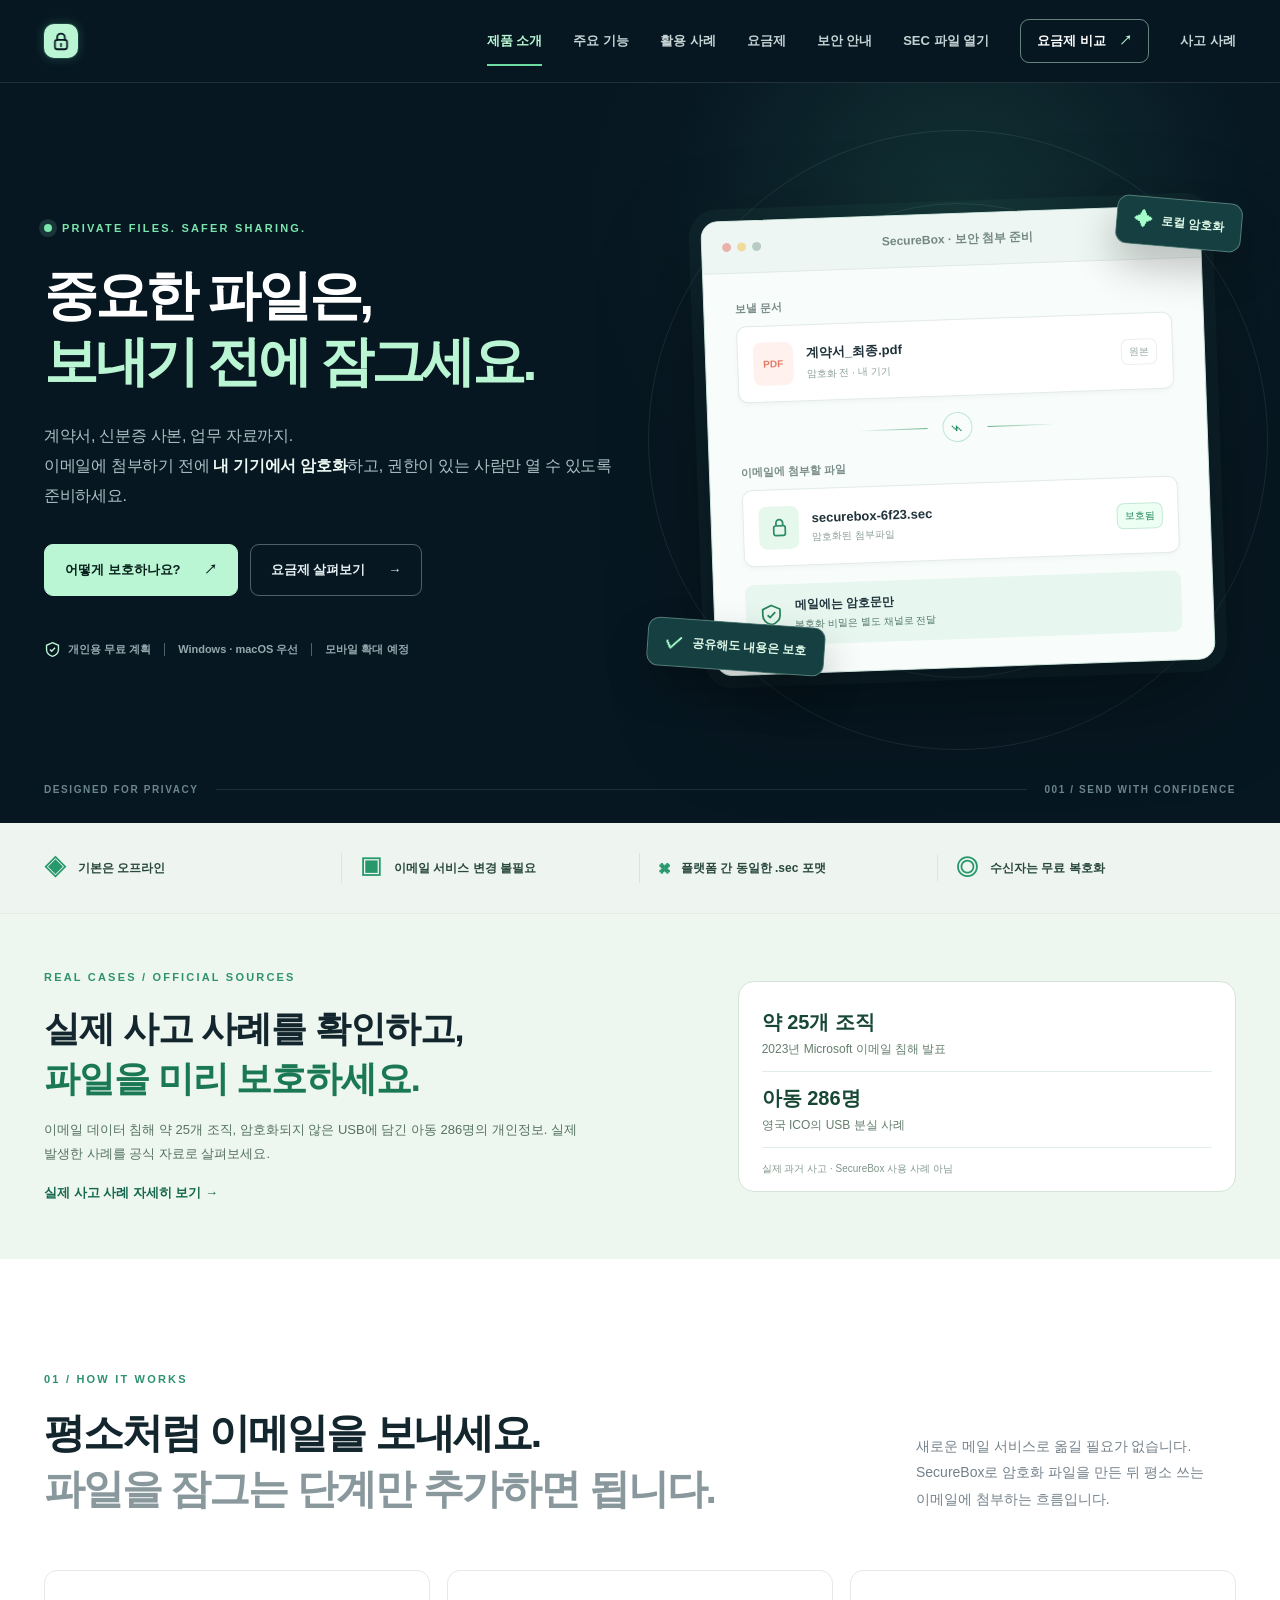
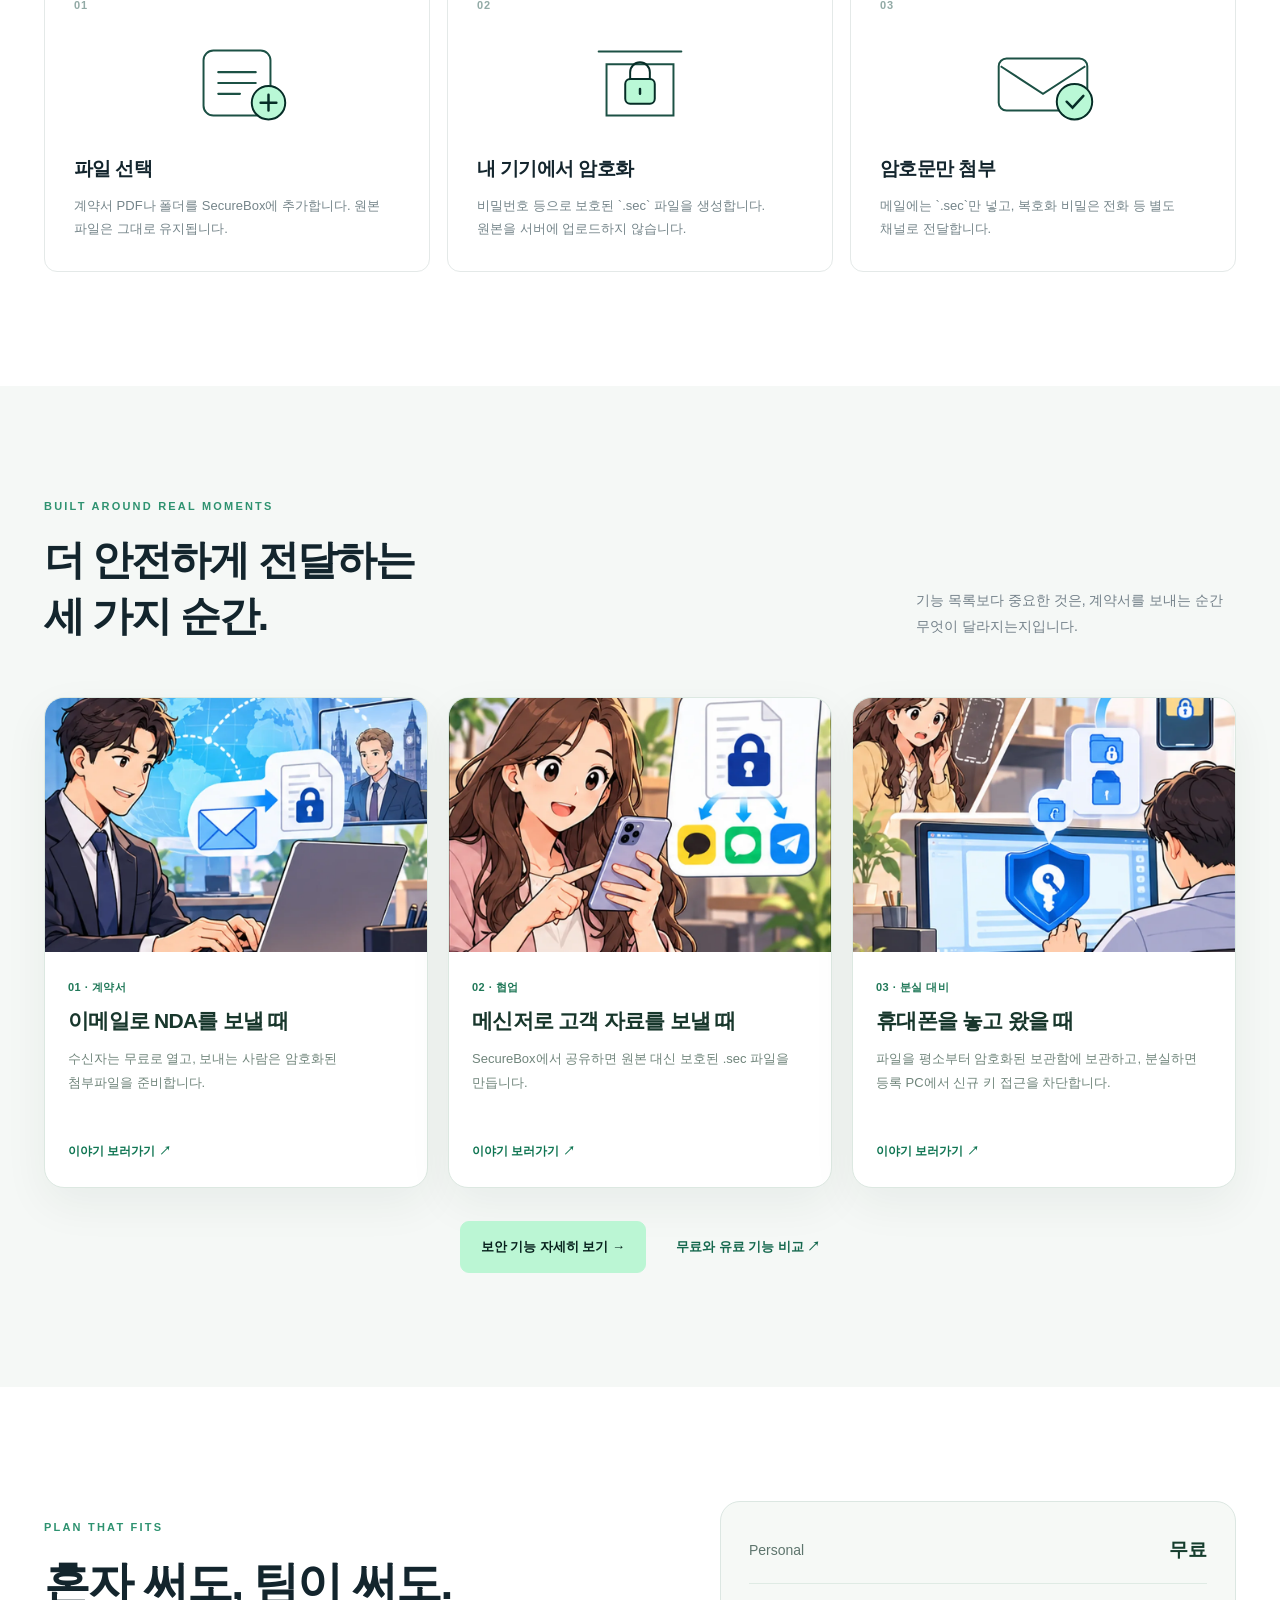
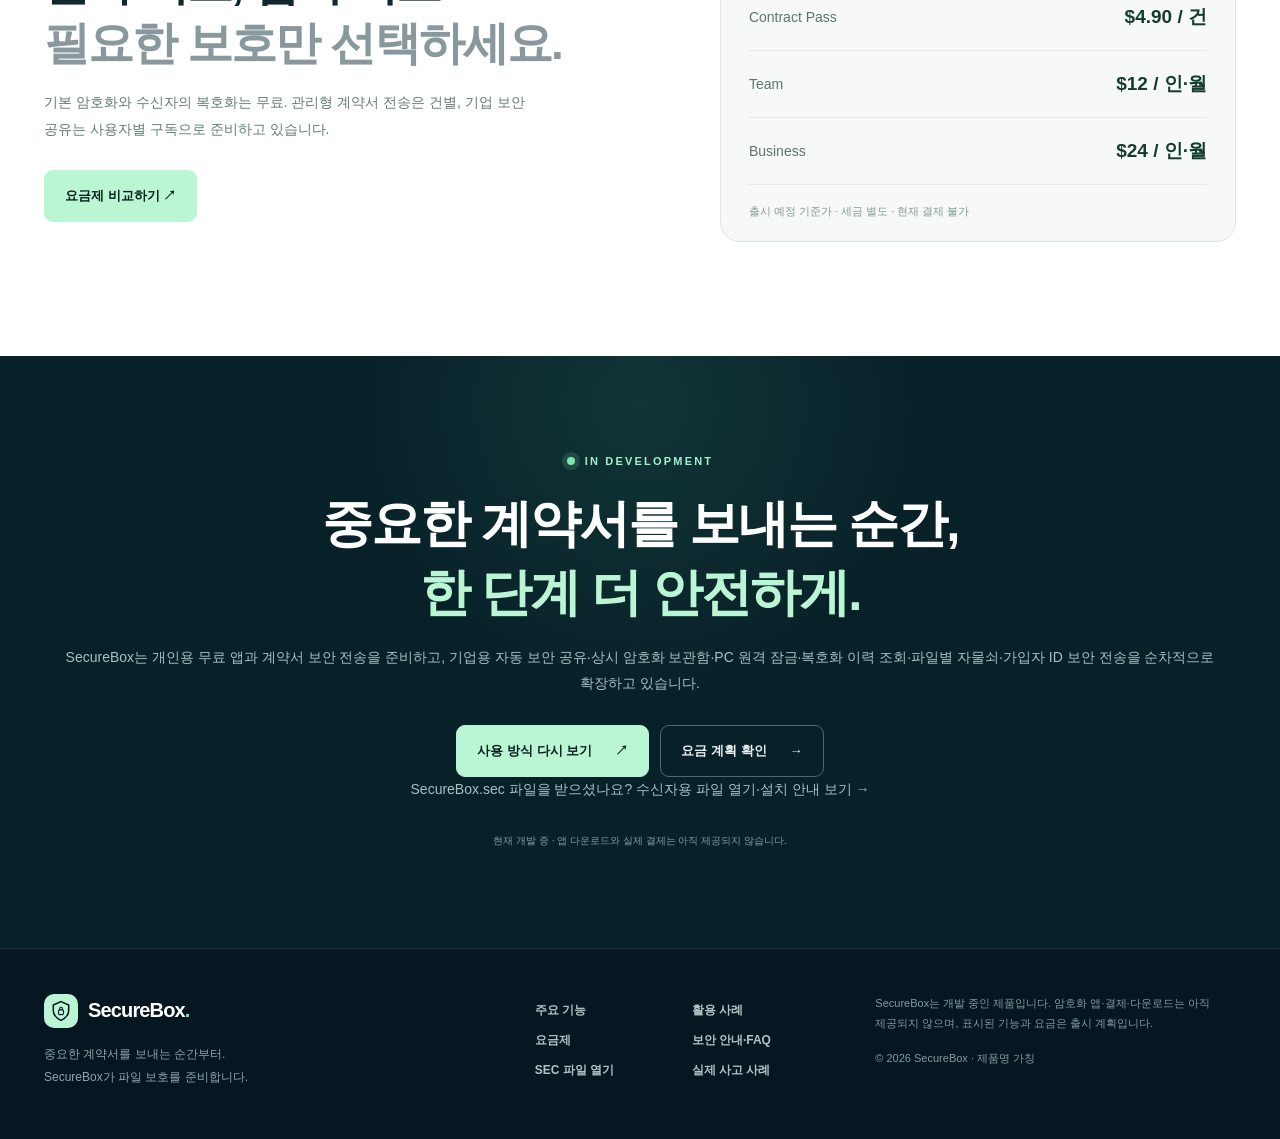
==== index.html @ eff36dd6 "애니메이션 마지막 자물쇠를 사각 아이콘에 가득 차도록 확대 고정" ====
<!DOCTYPE html>
<html lang="ko"><head><meta charset="utf-8"/><meta content="width=device-width, initial-scale=1" name="viewport"/><meta content="#071721" name="theme-color"/><meta content="계약서와 개인정보 파일을 이메일·메신저·USB로 보낼 때 암호화하는 SecureBox. 개인 무료, 기업 보안 공유는 유료로 준비 중입니다." name="description"/><meta content="index, follow" name="robots"/><meta content="strict-origin-when-cross-origin" name="referrer"/><meta content="default-src 'none'; script-src 'self'; style-src 'self'; img-src 'self' data:; font-src 'self'; connect-src 'none'; form-action 'none'; object-src 'none'; base-uri 'self'; frame-ancestors 'none'; upgrade-insecure-requests" http-equiv="Content-Security-Policy"/><title>계약서·중요 파일 보안 전송 | SecureBox</title><link href="./favicon.ico?v=20261029-audit1" rel="icon" type="image/x-icon"/><link href="./favicon.svg?v=20261029-audit1" rel="icon" type="image/svg+xml" sizes="any"/><link href="./styles.css" rel="stylesheet"/><script defer="" src="./script.js"></script></head><body><a class="skip-link" href="#main">본문 바로가기</a><div class="page-shell"><header class="site-header" id="top"><div class="nav-wrap container"><a aria-label="SecureBox 홈" class="brand brand-header" href="./index.html"><span aria-hidden="true" class="brand-mark brand-animated brand-final-lock"><span class="brand-glow"></span><svg class="brand-logo-svg" fill="none" viewBox="0 0 40 40"><path class="brand-shield" d="M20 3L34 9V19C34 27.7 28.3 33 20 37C11.7 33 6 27.7 6 19V9L20 3Z" stroke="currentColor" stroke-width="2.8"></path><rect class="brand-lock-body" height="8.5" rx="2" stroke="currentColor" stroke-width="2" width="9" x="15.5" y="18"></rect><path class="brand-open-shackle" d="M17.5 18V15.9C17.5 13.9 18.7 12.7 20.5 12.7C21.7 12.7 22.7 13.2 23.4 14.1" stroke="currentColor" stroke-linecap="round" stroke-width="2"></path><path class="brand-closed-shackle" d="M17.5 18V15.8A2.5 2.5 0 0 1 22.5 15.8V18" stroke="currentColor" stroke-linecap="round" stroke-width="2"></path><g class="brand-final-lock-glyph"><rect height="17" rx="4" stroke="currentColor" stroke-width="3.2" width="22" x="9" y="18"></rect><path d="M13 18V13.5A7 7 0 0 1 27 13.5V18" stroke="currentColor" stroke-linecap="round" stroke-width="3.2"></path><circle cx="20" cy="25.5" fill="currentColor" r="1.8"></circle><path d="M20 27.2V30" stroke="currentColor" stroke-linecap="round" stroke-width="2.8"></path></g></svg></span><span aria-hidden="true" class="brand-text-stage"><span class="brand-text brand-full-name">SecureBox<span class="brand-dot">.</span></span><span class="brand-text brand-sec-name"><span>SecBox</span><span class="brand-ext">.sec</span></span></span><span class="sr-only">SecureBox</span></a><button aria-controls="nav-links" aria-expanded="false" aria-label="메뉴 열기" class="menu-toggle" type="button"><span></span><span></span><span></span></button><nav aria-label="주 메뉴" class="nav-links" id="nav-links"><a aria-current="page" href="./index.html">제품 소개</a><a href="./features.html">주요 기능</a><a href="./stories.html">활용 사례</a><a href="./pricing.html">요금제</a><a href="./security.html">보안 안내</a><a href="./open-sec.html">SEC 파일 열기</a><a class="nav-cta" href="./pricing.html">요금제 비교 <span aria-hidden="true">↗</span></a><a href="./incidents.html">사고 사례</a></nav></div></header><main id="main"><section aria-labelledby="hero-heading" class="hero section-dark">
<div aria-hidden="true" class="hero-glow"></div>
<div class="hero-grid container">
<div class="hero-content">
<div class="eyebrow"><span class="status-dot"></span> PRIVATE FILES. SAFER SHARING.</div>
<h1 id="hero-heading">중요한 파일은,<br/><span>보내기 전에 잠그세요.</span></h1>
<p class="hero-lead">계약서, 신분증 사본, 업무 자료까지.<br/>이메일에 첨부하기 전에 <strong>내 기기에서 암호화</strong>하고, 권한이 있는 사람만 열 수 있도록 준비하세요.</p>
<div class="hero-actions"><a class="btn btn-primary" href="./features.html">어떻게 보호하나요? <span aria-hidden="true">↗</span></a><a class="btn btn-secondary" href="./pricing.html">요금제 살펴보기 <span aria-hidden="true">→</span></a></div>
<div class="hero-meta"><span><svg aria-hidden="true" viewbox="0 0 20 20"><path d="M10 2l7 3v5c0 4.5-3 6.8-7 8-4-1.2-7-3.5-7-8V5l7-3Z" fill="none" stroke="currentColor" stroke-width="1.6"></path><path d="m7 10 2 2 4-4" fill="none" stroke="currentColor" stroke-width="1.6"></path></svg>개인용 무료 계획</span><span class="meta-divider"></span><span>Windows · macOS 우선</span><span class="meta-divider"></span><span>모바일 확대 예정</span></div>
</div>
<div aria-label="PDF 계약서를 암호화된 SEC 파일로 변환하는 흐름 예시" class="hero-art">
<div class="orbit orbit-one"></div><div class="orbit orbit-two"></div>
<div class="app-window">
<div class="app-toolbar"><div class="traffic"><i></i><i></i><i></i></div><span class="app-window-title">SecureBox · 보안 첨부 준비</span><span class="toolbar-dots">•••</span></div>
<div class="app-body">
<div class="window-label">보낼 문서</div>
<div class="file-card initial"><div class="file-icon pdf">PDF</div><div class="file-details"><strong>계약서_최종.pdf</strong><small>암호화 전 · 내 기기</small></div><span class="file-state">원본</span></div>
<div class="encrypt-progress"><span class="progress-line"></span><span class="progress-lock">⌁</span><span class="progress-line"></span></div>
<div class="window-label">이메일에 첨부할 파일</div>
<div class="file-card protected"><div class="file-icon sec"><svg aria-hidden="true" fill="none" viewbox="0 0 24 24"><rect height="10" rx="2" stroke="currentColor" stroke-width="1.8" width="12" x="6" y="10"></rect><path d="M8.5 10V7A3.5 3.5 0 0 1 15.5 7V10" stroke="currentColor" stroke-width="1.8"></path></svg></div><div class="file-details"><strong>securebox-6f23.sec</strong><small>암호화된 첨부파일</small></div><span class="file-state state-safe">보호됨</span></div>
<div class="secure-note"><svg aria-hidden="true" fill="none" viewbox="0 0 24 24"><path d="M12 2l9 4v6c0 5.7-4.1 8.5-9 10-4.9-1.5-9-4.3-9-10V6l9-4Z" stroke="currentColor" stroke-width="1.8"></path><path d="m8 12 2.5 2.5L16 9" stroke="currentColor" stroke-width="1.8"></path></svg><div><b>메일에는 암호문만</b><span>복호화 비밀은 별도 채널로 전달</span></div></div>
</div>
</div>
<div class="float-pill float-top"><span class="pill-icon">✦</span> 로컬 암호화</div><div class="float-pill float-bottom"><span class="pill-icon">✓</span> 공유해도 내용은 보호</div>
</div>
</div>
<div class="hero-bottom-line container"><span>DESIGNED FOR PRIVACY</span><span class="line-fill"></span><span>001 / SEND WITH CONFIDENCE</span></div>
</section><section aria-label="제품 특징 요약" class="trust-strip"><div class="container trust-grid"><div><span class="trust-icon">◈</span><span>기본은 오프라인</span></div><div><span class="trust-icon">▣</span><span>이메일 서비스 변경 불필요</span></div><div><span class="trust-icon">⌘</span><span>플랫폼 간 동일한 .sec 포맷</span></div><div><span class="trust-icon">◎</span><span>수신자는 무료 복호화</span></div></div></section><section class="incident-home" aria-labelledby="home-incidents-heading"><div class="container incident-home-layout"><div><p class="section-kicker">REAL CASES / OFFICIAL SOURCES</p><h2 id="home-incidents-heading">실제 사고 사례를 확인하고,<br/><span>파일을 미리 보호하세요.</span></h2><p>이메일 데이터 침해 약 25개 조직, 암호화되지 않은 USB에 담긴 아동 286명의 개인정보. 실제 발생한 사례를 공식 자료로 살펴보세요.</p><a class="text-link" href="./incidents.html">실제 사고 사례 자세히 보기 →</a></div><div class="incident-home-figures"><div><strong>약 25개 조직</strong><span>2023년 Microsoft 이메일 침해 발표</span></div><div><strong>아동 286명</strong><span>영국 ICO의 USB 분실 사례</span></div><small>실제 과거 사고 · SecureBox 사용 사례 아님</small></div></div></section><section aria-labelledby="how-title" class="section-pad section-white" id="how">
<div class="container"><div class="section-intro"><div><p class="section-kicker">01 / HOW IT WORKS</p><h2 id="how-title">평소처럼 이메일을 보내세요.<br/><span class="subtle-heading">파일을 잠그는 단계만 추가하면 됩니다.</span></h2></div><p>새로운 메일 서비스로 옮길 필요가 없습니다. SecureBox로 암호화 파일을 만든 뒤 평소 쓰는 이메일에 첨부하는 흐름입니다.</p></div>
<div class="steps-grid">
<article class="step-card"><div class="step-no">01</div><div class="step-drawing"><svg aria-hidden="true" fill="none" viewbox="0 0 128 90"><rect height="66" rx="10" stroke="currentColor" stroke-width="2" width="68" x="30" y="12"></rect><path d="M45 34h38M45 45h38M45 56h22" stroke="currentColor" stroke-linecap="round" stroke-width="2.2"></path><circle cx="96" cy="65" fill="#b9f8d6" r="17" stroke="#062d27" stroke-width="2"></circle><path d="M96 57v16m-8-8h16" stroke="#062d27" stroke-linecap="round" stroke-width="2.5"></path></svg></div><h3>파일 선택</h3><p>계약서 PDF나 폴더를 SecureBox에 추가합니다. 원본 파일은 그대로 유지됩니다.</p></article>
<article class="step-card"><div class="step-no">02</div><div class="step-drawing"><svg aria-hidden="true" fill="none" viewbox="0 0 128 90"><path d="M30 26h68v52H30z" stroke="currentColor" stroke-width="2"></path><rect fill="#b9f8d6" height="25" rx="5" stroke="#062d27" stroke-width="2" width="30" x="49" y="41"></rect><path d="M54 41v-7a10 10 0 0 1 20 0v7" stroke="#062d27" stroke-width="2"></path><path d="M64 51v5" stroke="#062d27" stroke-linecap="round" stroke-width="2.5"></path><path d="M22 13h84" stroke="currentColor" stroke-linecap="round" stroke-width="2"></path></svg></div><h3>내 기기에서 암호화</h3><p>비밀번호 등으로 보호된 `.sec` 파일을 생성합니다. 원본을 서버에 업로드하지 않습니다.</p></article>
<article class="step-card"><div class="step-no">03</div><div class="step-drawing"><svg aria-hidden="true" fill="none" viewbox="0 0 128 90"><rect height="53" rx="8" stroke="currentColor" stroke-width="2" width="90" x="19" y="20"></rect><path d="m21 28 43 28 43-28" stroke="currentColor" stroke-width="2"></path><circle cx="96" cy="64" fill="#b9f8d6" r="18" stroke="#062d27" stroke-width="2"></circle><path d="m88 64 6 6 11-12" stroke="#062d27" stroke-linecap="round" stroke-width="2.5"></path></svg></div><h3>암호문만 첨부</h3><p>메일에는 `.sec`만 넣고, 복호화 비밀은 전화 등 별도 채널로 전달합니다.</p></article>
</div>
</div>
</section><section class="section-pad home-choice"><div class="container"><p class="section-kicker">BUILT AROUND REAL MOMENTS</p><div class="section-intro"><div><h2>더 안전하게 전달하는<br/>세 가지 순간.</h2></div><p>기능 목록보다 중요한 것은, 계약서를 보내는 순간 무엇이 달라지는지입니다.</p></div><div class="home-story-grid"><a class="home-story" href="./stories.html"><img alt="비즈니스 파트너에게 암호화된 계약서를 보내는 만화 삽화" loading="eager" src="./assets/stories/email-partner.webp"/><div><span>01 · 계약서</span><h3>이메일로 NDA를 보낼 때</h3><p>수신자는 무료로 열고, 보내는 사람은 암호화된 첨부파일을 준비합니다.</p><b>이야기 보러가기 ↗</b></div></a><a class="home-story" href="./stories.html"><img alt="스마트폰에서 보안 공유를 준비하는 만화 삽화" loading="eager" src="./assets/stories/messenger-share.webp"/><div><span>02 · 협업</span><h3>메신저로 고객 자료를 보낼 때</h3><p>SecureBox에서 공유하면 원본 대신 보호된 .sec 파일을 만듭니다.</p><b>이야기 보러가기 ↗</b></div></a><a class="home-story" href="./stories.html"><img alt="등록 PC에서 보호된 모바일 파일 복구를 승인하는 만화 삽화" loading="eager" src="./assets/stories/pc-vault-only.webp"/><div><span>03 · 분실 대비</span><h3>휴대폰을 놓고 왔을 때</h3><p>파일을 평소부터 암호화된 보관함에 보관하고, 분실하면 등록 PC에서 신규 키 접근을 차단합니다.</p><b>이야기 보러가기 ↗</b></div></a></div><div class="home-choice-cta"><a class="btn btn-primary" href="./features.html">보안 기능 자세히 보기 →</a><a class="text-link" href="./pricing.html">무료와 유료 기능 비교 ↗</a></div></div></section><section class="section-pad home-offer"><div class="container home-offer-grid"><div><p class="section-kicker">PLAN THAT FITS</p><h2>혼자 써도, 팀이 써도.<br/><span class="subtle-heading">필요한 보호만 선택하세요.</span></h2><p>기본 암호화와 수신자의 복호화는 무료. 관리형 계약서 전송은 건별, 기업 보안 공유는 사용자별 구독으로 준비하고 있습니다.</p><a class="btn btn-primary" href="./pricing.html">요금제 비교하기 ↗</a></div><div class="home-offer-table"><div><span>Personal</span><strong>무료</strong></div><div><span>Contract Pass</span><strong>$4.90 / 건</strong></div><div><span>Team</span><strong>$12 / 인·월</strong></div><div><span>Business</span><strong>$24 / 인·월</strong></div><small>출시 예정 기준가 · 세금 별도 · 현재 결제 불가</small></div></div></section><section class="closing-section" id="launch-note"><div class="container closing-content"><div class="closing-kicker"><span class="status-dot"></span> IN DEVELOPMENT</div><h2>중요한 계약서를 보내는 순간,<br><span>한 단계 더 안전하게.</span></br></h2><p>SecureBox는 개인용 무료 앱과 계약서 보안 전송을 준비하고, 기업용 자동 보안 공유·상시 암호화 보관함·PC 원격 잠금·복호화 이력 조회·파일별 자물쇠·가입자 ID 보안 전송을 순차적으로 확장하고 있습니다.</p><div class="closing-actions"><a class="btn btn-primary" href="./features.html">사용 방식 다시 보기 <span aria-hidden="true">↗</span></a><a class="btn btn-secondary" href="./pricing.html">요금 계획 확인 <span aria-hidden="true">→</span></a></div><p>SecureBox.sec 파일을 받으셨나요? <a href="./open-sec.html">수신자용 파일 열기·설치 안내 보기 →</a></p><div class="release-badge">현재 개발 중 · 앱 다운로드와 실제 결제는 아직 제공되지 않습니다.</div></div></section></main><footer class="footer"><div class="container footer-grid"><div><a class="brand footer-brand" href="./index.html"><span aria-hidden="true" class="brand-mark"><svg fill="none" viewbox="0 0 40 40"><path d="M20 3L34 9V19C34 27.7 28.3 33 20 37C11.7 33 6 27.7 6 19V9L20 3Z" stroke="currentColor" stroke-width="2.8"></path><rect height="8.5" rx="2" stroke="currentColor" stroke-width="2" width="9" x="15.5" y="18"></rect><path d="M17.5 18V15.8A2.5 2.5 0 0 1 22.5 15.8V18" stroke="currentColor" stroke-width="2"></path></svg></span><span>SecureBox<span class="brand-dot">.</span></span></a><p>중요한 계약서를 보내는 순간부터.<br/>SecureBox가 파일 보호를 준비합니다.</p></div><div class="footer-links"><a href="./features.html">주요 기능</a><a href="./stories.html">활용 사례</a><a href="./pricing.html">요금제</a><a href="./security.html">보안 안내·FAQ</a><a href="./open-sec.html">SEC 파일 열기</a><a href="./incidents.html">실제 사고 사례</a></div><div class="footer-note"><p>SecureBox는 개발 중인 제품입니다. 암호화 앱·결제·다운로드는 아직 제공되지 않으며, 표시된 기능과 요금은 출시 계획입니다.</p><p>© 2026 SecureBox · 제품명 가칭</p></div></div></footer></div></body></html>
---- styles.css ----
:root { color-scheme: light; --navy:#071721; --navy2:#0d2830; --ink:#13252d; --muted:#63717a; --mint:#bbf6d4; --mintdeep:#7ae5ad; --cream:#f7f7f3; --line:#e1e7e6; --max:1200px; }
* { box-sizing: border-box; }
html { scroll-behavior:smooth; }
body { margin:0; font-family: "Pretendard Variable", "Apple SD Gothic Neo", "Malgun Gothic", -apple-system, BlinkMacSystemFont, "Segoe UI", sans-serif; color:var(--ink); background:#fff; word-break:keep-all; -webkit-font-smoothing:antialiased; }
a { color:inherit; text-decoration:none; }
button, input { font:inherit; }
button { cursor:pointer; }
:focus-visible { outline:3px solid #47c98a; outline-offset:4px; }
::selection { background:var(--mint); color:var(--navy); }
.container { width:min(var(--max), calc(100% - 88px)); margin-inline:auto; }
.skip-link { position:absolute; top:-55px; left:12px; padding:12px 16px; background:#fff; color:#000; z-index:10000; }
.skip-link:focus { top:10px; }
.site-header { background:var(--navy); height:83px; border-bottom:1px solid rgba(255,255,255,.11); position:relative; z-index:20; }
.nav-wrap { height:100%; display:flex; justify-content:space-between; align-items:center; gap:25px; }
.brand { display:inline-flex; gap:10px; align-items:center; font-size:22px; font-weight:800; color:#fff; letter-spacing:-.85px; white-space:nowrap; }
.brand-dot { color:var(--mintdeep); }
.brand-mark { width:34px; height:34px; background:var(--mint); color:var(--navy); border-radius:10px; display:grid; place-items:center; }
.brand-mark svg { width:22px; height:22px; }
.nav-links { display:flex; gap:31px; align-items:center; color:#c6d3d4; font-size:13px; font-weight:650; }
.nav-links a:not(.nav-cta):hover { color:var(--mint); }
.nav-cta { border:1px solid rgba(193,240,219,.5); border-radius:9px; padding:12px 16px; color:#fff; transition:.2s; }
.nav-cta:hover { background:rgba(255,255,255,.09); }
.nav-cta span { color:var(--mint); padding-left:10px; }
.menu-toggle { display:none; border:1px solid rgba(255,255,255,.2); color:#fff; background:transparent; border-radius:8px; width:42px; height:40px; padding:10px; }
.menu-toggle span { height:2px; background:#fff; display:block; margin:4px 0; border-radius:1px; }
.section-dark { color:#fff; background:var(--navy); }
.hero { position:relative; min-height:696px; overflow:hidden; }
.hero-glow { pointer-events:none; position:absolute; height:730px; width:730px; border-radius:50%; right:-45px; top:-230px; background:radial-gradient(circle,rgba(61,149,125,.21) 0%,rgba(18,53,67,.06) 56%,transparent 73%); }
.hero-grid { display:grid; grid-template-columns:1.06fr 1fr; align-items:center; gap:48px; padding-top:112px; padding-bottom:99px; position:relative; }
.hero-content { position:relative; z-index:2; }
.eyebrow, .section-kicker, .closing-kicker { text-transform:uppercase; font-size:11px; font-weight:800; letter-spacing:2.2px; }
.eyebrow { color:var(--mintdeep); display:flex; align-items:center; gap:10px; margin-bottom:29px; }
.status-dot { display:inline-block; width:8px; height:8px; border-radius:50%; background:var(--mintdeep); box-shadow:0 0 0 5px rgba(154,255,198,.13); }
h1,h2,h3,p { margin-top:0; }
h1 { font-size:clamp(42px,4.2vw,65px); line-height:1.22; font-weight:830; letter-spacing:-3.4px; margin-bottom:27px; }
h1 span { color:var(--mint); }
.hero-lead { color:#adc1c5; line-height:1.86; font-size:16px; margin-bottom:33px; letter-spacing:-.3px; }
.hero-lead strong { color:#ecf9f3; font-weight:680; }
.hero-actions { display:flex; gap:12px; flex-wrap:wrap; }
.btn { border-radius:9px; min-height:52px; padding:0 20px; display:inline-flex; gap:23px; align-items:center; justify-content:space-between; font-weight:800; font-size:13px; }
.btn-primary { color:#07211d; background:var(--mint); border:1px solid var(--mint); }
.btn-primary:hover { background:#d9ffe8; }
.btn-secondary { color:#e5eff1; background:transparent; border:1px solid rgba(213,241,239,.34); }
.btn-secondary:hover { border-color:var(--mint); }
.hero-meta { margin-top:45px; display:flex; align-items:center; flex-wrap:wrap; gap:13px; color:#95aaae; font-size:11px; font-weight:650; }
.hero-meta span:first-child { display:flex; align-items:center; gap:7px; }
.hero-meta svg { width:17px; height:17px; color:var(--mint); }
.meta-divider { height:13px; border-left:1px solid #4b636c; }
.hero-art { position:relative; min-height:490px; display:grid; place-items:center; }
.orbit { position:absolute; width:475px; height:475px; border:1px solid rgba(206,255,228,.09); border-radius:50%; }
.orbit-two { width:620px; height:620px; }
.app-window { position:relative; z-index:1; width:min(100%,500px); background:#f8fcfa; border:1px solid #cde6dd; border-radius:17px; box-shadow:0 35px 100px rgba(0,0,0,.35), 0 0 0 12px rgba(131,237,191,.04); transform:rotate(-2deg); overflow:hidden; color:#20333b; }
.app-toolbar { height:52px; display:flex; align-items:center; justify-content:space-between; padding:0 20px; background:#edf6f2; border-bottom:1px solid #e0eae7; }
.traffic { display:flex; gap:6px; }
.traffic i { width:9px; height:9px; background:#b7cac6; border-radius:50%; }
.traffic i:first-child { background:#e8b2aa; }
.traffic i:nth-child(2) { background:#efdc9b; }
.app-window-title { font-size:12px; font-weight:750; color:#738881; }
.toolbar-dots { font-size:19px; letter-spacing:2px; color:#92a8a5; }
.app-body { padding:28px 31px 28px; }
.window-label { font-size:11px; color:#7a8d89; font-weight:800; margin-bottom:10px; }
.file-card { display:flex; align-items:center; gap:13px; padding:16px 15px; border:1px solid #e2ebea; background:#fff; border-radius:10px; box-shadow:0 2px 5px rgba(10,50,40,.035); }
.file-icon { flex:0 0 40px; width:40px; height:43px; border-radius:8px; display:grid; place-items:center; font-size:10px; font-weight:850; }
.file-icon.pdf { color:#e17c69; background:#fff1ed; }
.file-icon.sec { background:#e5f8eb; color:#2b8d63; }
.file-icon svg { width:23px; }
.file-details { display:grid; gap:5px; min-width:0; flex:1; }
.file-details strong { font-size:13px; overflow:hidden; white-space:nowrap; text-overflow:ellipsis; }
.file-details small { font-size:10px; color:#8ca099; }
.file-state { font-size:10px; color:#95aaa0; border-radius:7px; border:1px solid #e9f0ec; padding:5px 7px; }
.state-safe { color:#238658; border-color:#c4e9d6; background:#ecfff2; }
.encrypt-progress { margin:16px auto; display:flex; align-items:center; justify-content:center; gap:15px; color:#248b62; }
.progress-line { width:68px; height:1px; background:linear-gradient(to right,transparent,#67b48d); }
.progress-line:last-child { transform:rotate(180deg); }
.progress-lock { border-radius:50%; border:1px solid #bde7d2; width:30px; height:30px; display:grid; place-items:center; font-size:22px; }
.secure-note { background:#e7f7ef; margin-top:18px; padding:13px 14px; border-radius:9px; display:flex; align-items:center; gap:12px; }
.secure-note svg { width:23px; height:23px; flex:0 0 23px; color:#25845b; }
.secure-note div { display:grid; gap:4px; }.secure-note b { font-size:12px; }.secure-note span { font-size:10px; color:#567a6c; }
.float-pill { position:absolute; z-index:2; border:1px solid rgba(216,253,235,.32); box-shadow:0 20px 40px rgba(0,0,0,.24); border-radius:12px; background:#153f41; color:#dff9e9; font-size:12px; font-weight:750; padding:13px 17px; display:flex; align-items:center; gap:9px; }
.float-top { right:-6px; top:4px; transform:rotate(5deg); }.float-bottom { left:-34px; bottom:14px; transform:rotate(4deg); }.pill-icon { color:#a4ffcb; font-size:18px; }
.hero-bottom-line { color:#6b878d; font-size:10px; font-weight:750; letter-spacing:1.6px; display:flex; gap:17px; align-items:center; padding-bottom:28px; }
.line-fill { flex:1; border-top:1px solid rgba(206,233,235,.11); }
.trust-strip { background:#eef5f0; border-bottom:1px solid #e1ebe4; }.trust-grid { display:grid; grid-template-columns:repeat(4,1fr); align-items:center; min-height:90px; }.trust-grid>div { display:flex; align-items:center; gap:12px; font-size:12px; font-weight:780; color:#29483e; padding:0 18px; border-right:1px solid #dbe5dd; }.trust-grid>div:first-child { padding-left:0; }.trust-grid>div:last-child { border:0; }.trust-icon { font-size:22px; color:#26986c; }
.section-pad { padding-block:114px; }.section-white { background:#fff; }.section-kicker { color:#2e9270; margin-bottom:21px; }.section-intro { display:flex; align-items:end; justify-content:space-between; gap:60px; margin-bottom:52px; }.section-intro>p { max-width:320px; color:#74818a; font-size:14px; line-height:1.9; margin:0 0 5px; }.section-intro h2, .price-head h2, .faq-grid h2, .privacy-grid h2 { font-size:clamp(29px,3.2vw,45px); line-height:1.36; letter-spacing:-2px; margin:0; font-weight:830; }.subtle-heading { color:#89989c; }
.steps-grid { display:grid; grid-template-columns:repeat(3,1fr); gap:17px; }.step-card { padding:28px 29px 31px; border:1px solid #e4e9e8; border-radius:13px; background:#fff; }.step-no { font-weight:900; color:#92aaa6; font-size:11px; letter-spacing:1px; }.step-drawing { height:145px; display:grid; place-items:center; color:#1c5145; }.step-drawing svg { width:126px; height:90px; }.step-card h3 { margin-bottom:12px; font-size:19px; letter-spacing:-.6px; }.step-card p { margin:0; color:#75858a; font-size:13px; line-height:1.8; }
.cases-section { background:#f5f7f3; }.cases-intro { margin-bottom:45px; }.cases-grid { display:grid; grid-template-columns:repeat(3,1fr); gap:16px; }.case-card { background:#fff; border-radius:13px; border:1px solid #e7ece8; padding:30px 29px 23px; min-height:299px; display:flex; flex-direction:column; }.case-icon { background:#ecf6ee; display:grid; place-items:center; width:50px; height:50px; border-radius:12px; margin-bottom:26px; color:#247255; }.case-icon svg { width:25px; height:25px; }.case-card>span { color:#77958b; letter-spacing:1.5px; font-size:9px; font-weight:900; }.case-card h3 { margin:8px 0 10px; font-size:20px; letter-spacing:-.6px; }.case-card p { font-size:13px; color:#78878a; line-height:1.8; margin-bottom:25px; }.case-line { border-top:1px solid #e8efec; padding-top:16px; margin-top:auto; display:flex; justify-content:space-between; font-weight:800; font-size:12px; color:#266647; }.case-line span { font-size:17px; }.featured-case { background:#e9f9ee; border-color:#d2eddc; }.featured-case .case-icon { background:#ceefdd; }
.features-section { background:#0b2530; color:#fff; }.light-kicker { color:#85ddaf; }.features-intro h2 span { color:var(--mint); }.features-intro>p { color:#acc1c5; }.feature-grid { display:grid; grid-template-columns:repeat(3,1fr); gap:15px; }.feature-tile { min-height:252px; border-radius:13px; background:#13333e; border:1px solid rgba(206,238,226,.09); padding:29px 27px; display:flex; flex-direction:column; }.feature-tile.big-feature { grid-column:span 2; background:#1a4545; position:relative; overflow:hidden; }.feature-icon { width:40px; height:40px; border-radius:10px; background:#264b50; display:grid; place-items:center; color:#adf2ca; font-size:27px; margin-bottom:32px; }.feature-icon.mint { background:var(--mint); color:#104637; }.feature-label { color:#9bb8b2; font-size:10px; font-weight:850; letter-spacing:1.15px; }.feature-tile h3 { font-size:20px; line-height:1.45; letter-spacing:-.5px; margin:10px 0; }.feature-tile p { color:#a6c0c1; font-size:13px; line-height:1.83; margin:0; }.big-feature .feature-text { position:relative; z-index:1; max-width:310px; }.big-feature h3 { font-size:24px; }.feature-mini { position:absolute; right:21px; top:44px; width:185px; height:162px; border-radius:15px; border:1px solid rgba(198,248,219,.2); transform:rotate(9deg); background:#0e3435; padding:30px 25px; display:flex; flex-direction:column; gap:14px; }.mini-bar { background:rgba(202,252,225,.2); height:8px; border-radius:2px; width:100%; }.mini-bar:nth-child(2){width:75%}.mini-bar.active { background:#9ef8c8; width:90%; }.feature-mini>span:last-child { color:#98d4bc; font-size:9px; letter-spacing:1.5px; font-weight:800; }
.pricing-section { background:#fff; }.price-head { display:flex; justify-content:space-between; gap:36px; align-items:end; margin-bottom:43px; }.billing-toggle { flex-shrink:0; display:flex; gap:3px; border-radius:10px; background:#eff3f1; padding:4px; }.billing-btn { background:transparent; border:0; border-radius:8px; padding:12px 16px; font-size:12px; font-weight:780; color:#6a7c77; }.billing-btn.active { background:#fff; box-shadow:0 2px 9px rgba(17,48,39,.11); color:#183f35; }.billing-btn span { font-size:9px; margin-left:5px; color:#1f9467; }
.price-grid { display:grid; grid-template-columns:repeat(4,minmax(0,1fr)); gap:13px; }.price-card { border-radius:14px; border:1px solid #e0e8e6; padding:23px; min-height:462px; display:flex; flex-direction:column; position:relative; }.price-card.highlighted { border:2px solid #163d37; padding:22px; box-shadow:0 12px 35px rgba(17,69,50,.09); }.popular { position:absolute; right:16px; top:-13px; background:#113c32; color:#c4f8da; font-size:10px; font-weight:900; letter-spacing:.55px; padding:8px 12px; border-radius:7px; }.plan-pill { color:#487264; background:#eff8f3; border:1px solid #dcece4; border-radius:100px; font-weight:750; font-size:10px; padding:6px 10px; }.dark-pill { background:#effaf2; }.plan-top h3 { margin:21px 0 8px; font-size:24px; letter-spacing:-1px; }.plan-top p { font-size:13px; color:#7d898c; margin-bottom:23px; line-height:1.6; min-height:42px; }.plan-price { min-height:84px; }.plan-price strong { display:block; font-size:38px; letter-spacing:-1.3px; line-height:1.1; }.plan-price span { display:block; margin-top:5px; color:#7f8d8f; font-weight:700; font-size:11px; }.plan-action { margin:9px 0 25px; }.price-btn { min-height:45px; border-radius:7px; display:flex; align-items:center; justify-content:space-between; padding:0 14px; font-size:12px; font-weight:850; }.price-btn span { font-size:17px; }.price-btn.outline { border:1px solid #d4e3dd; color:#244a3e; }.price-btn.outline:hover { background:#eaf6ee; }.price-btn.solid { background:#153e31; color:#fff; }.price-btn.solid:hover { background:#226746; }.check-list { list-style:none; padding:18px 0 0; margin:0; border-top:1px solid #e5ebe8; display:grid; gap:13px; }.check-list li { display:flex; align-items:flex-start; gap:10px; font-size:12px; color:#50635d; line-height:1.4; }.check-list li:before { content:'✓'; color:#289d6b; font-weight:900; }
.calculator { margin-top:21px; background:#edf7f0; border:1px solid #d4e9db; border-radius:13px; padding:24px 31px; display:grid; grid-template-columns:1.1fr 1fr .7fr; gap:32px; align-items:center; }.calculator-label { font-size:14px; font-weight:850; }.calculator p { margin:8px 0 0; font-size:12px; color:#71897d; line-height:1.6; }.calc-controls label { display:flex; justify-content:space-between; align-items:center; font-size:12px; color:#648275; font-weight:800; margin-bottom:11px; }.calc-controls output { font-size:14px; color:#163f30; }.calc-controls input { width:100%; accent-color:#126c4c; }.calc-result { border-left:1px solid #c8ded2; padding-left:28px; display:flex; flex-direction:column; gap:5px; }.calc-result>span { font-size:11px; color:#6d8b7d; font-weight:750; }.calc-result>strong { white-space:nowrap; font-size:24px; color:#174f38; letter-spacing:-.6px; }.calc-result>strong small { font-size:11px; }.calc-result>small { font-size:10px; color:#779083; }.pass-card { background:linear-gradient(180deg,#f5faf7 0%,#ffffff 48%); }
.price-disclaimer { font-size:11px; color:#8a9896; line-height:1.75; margin:23px 0 0; }
.privacy-section { background:#eaf3ed; }.privacy-grid { display:grid; grid-template-columns:1fr 1fr; gap:100px; }.privacy-grid h2 { font-size:clamp(30px,3.4vw,47px); }.privacy-grid h2 em { font-style:normal; color:#20895b; }.privacy-lead { font-size:14px; color:#647b71; line-height:1.95; margin-top:30px; max-width:430px; }.privacy-points { display:grid; gap:0; }.privacy-points>div { padding:25px 0; display:grid; grid-template-columns:43px 1fr; gap:14px; border-bottom:1px solid #d3e0d8; }.privacy-points>div:first-child { padding-top:0; }.point-index { color:#278c5e; font-size:12px; font-weight:900; }.privacy-points h3 { font-size:17px; margin-bottom:8px; }.privacy-points p { font-size:12px; color:#75897c; line-height:1.8; margin:0; }
.faq-section { background:#fff; }.faq-grid { display:grid; grid-template-columns:1fr 1.4fr; gap:95px; }.faq-grid>div:first-child>p:last-child { color:#879498; font-size:13px; line-height:1.9; margin-top:18px; max-width:260px; }.faq-list { border-top:1px solid #e4ebea; }.faq-list details { border-bottom:1px solid #e4ebea; padding:0 2px; }.faq-list summary { cursor:pointer; padding:23px 0; font-weight:760; font-size:14px; list-style:none; display:flex; align-items:center; justify-content:space-between; gap:14px; }.faq-list summary::-webkit-details-marker { display:none; }.faq-list summary span { font-size:22px; color:#5c8371; font-weight:400; transition:.2s; }.faq-list details[open] summary span { transform:rotate(45deg); }.faq-list details p { color:#718184; font-size:13px; line-height:1.9; padding:0 33px 20px 0; margin:0; }
.closing-section { background:#082129; color:#fff; text-align:center; padding:99px 0 100px; position:relative; overflow:hidden; }.closing-section:after { content:''; position:absolute; width:600px; height:600px; background:radial-gradient(circle,rgba(58,151,113,.17),transparent 69%); top:-250px; left:50%; transform:translateX(-50%); pointer-events:none; }.closing-content { position:relative; z-index:1; }.closing-kicker { color:#a5f1c9; display:flex; align-items:center; justify-content:center; gap:10px; }.closing-content h2 { font-size:clamp(31px,4vw,52px); line-height:1.35; letter-spacing:-2px; margin:22px 0 18px; }.closing-content h2 span { color:var(--mint); }.closing-content>p { color:#a9bfc1; font-size:14px; line-height:1.8; }.closing-actions { display:flex; justify-content:center; gap:11px; margin-top:29px; }.release-badge { color:#829ea0; font-size:10px; margin-top:32px; }
.footer { background:#071721; color:#fff; border-top:1px solid #1d3541; padding:45px 0 50px; }.footer-grid { display:grid; grid-template-columns:1.5fr 1fr 1.2fr; gap:40px; }.footer-brand { font-size:20px; }.footer-grid>div:first-child p { color:#8ea6aa; font-size:12px; line-height:1.9; margin:15px 0 0; }.footer-links { display:grid; grid-template-columns:repeat(2,1fr); gap:13px; align-content:start; padding-top:8px; color:#b2c2c4; font-weight:650; font-size:12px; }.footer-links a:hover { color:var(--mint); }.footer-note { color:#829b9e; font-size:11px; line-height:1.8; }.footer-note p { margin:0 0 15px; }
@media(max-width:1100px) { .price-grid { grid-template-columns:repeat(2,minmax(0,1fr)); } .nav-links { gap:16px; font-size:12px; } .hero-grid { gap:24px; } h1 { letter-spacing:-2px; } .hero-art { transform:scale(.89); } .float-top { right:-27px; }.float-bottom { left:-25px; } }
@media(max-width:850px) { .container { width:calc(100% - 46px); } .site-header { height:72px; } .menu-toggle { display:block; } .nav-links { display:none; position:absolute; top:72px; left:0; right:0; padding:24px 23px 28px; background:#0a2029; flex-direction:column; align-items:stretch; gap:0; border-top:1px solid rgba(255,255,255,.1); box-shadow:0 15px 25px rgba(0,0,0,.2); } .nav-links.is-open { display:flex; }.nav-links a { padding:13px 6px; font-size:14px; }.nav-links .nav-cta { margin-top:10px; text-align:center; } .hero-grid { grid-template-columns:1fr; padding-top:74px; padding-bottom:53px; gap:25px; } .hero { min-height:0; } .hero-content { max-width:650px; } h1 { font-size:clamp(43px,6.8vw,64px); }.hero-art { transform:none; max-width:540px; margin:24px auto 0; width:100%; min-height:420px; }.orbit { width:400px; height:400px; }.orbit-two { width:560px; height:560px; }.app-window { max-width:490px; }.hero-bottom-line { display:none; } .trust-grid { grid-template-columns:repeat(2,1fr); padding:18px 0; gap:18px 0; }.trust-grid>div:nth-child(2){border:none;}.trust-grid>div:nth-child(3){padding-left:0;} .section-pad { padding-block:80px; }.section-intro { gap:20px; }.steps-grid,.cases-grid { gap:11px; }.step-card { padding:22px 20px; }.feature-grid { grid-template-columns:repeat(2,1fr); }.privacy-grid,.faq-grid { gap:38px; }.calculator { grid-template-columns:1fr 1fr; }.calc-result { grid-column:span 2; border:0; border-top:1px solid #c8ded2; padding:18px 0 0; }.price-card { padding:20px 19px; }.price-card.highlighted { padding:19px 18px; }.plan-top h3 { font-size:24px; } }
@media(max-width:650px) { .container { width:calc(100% - 38px); } .brand { font-size:21px; }.hero-grid { padding-top:68px; padding-bottom:50px; }.eyebrow { font-size:10px; margin-bottom:24px; } h1 { font-size:clamp(39px,10vw,52px); letter-spacing:-2.3px; }.hero-lead { font-size:14px; line-height:1.9; }.hero-lead br { display:none; }.hero-actions { gap:9px; }.btn { padding:0 14px; min-height:50px; gap:10px; font-size:12px; }.hero-meta { margin-top:30px; gap:10px; font-size:10px; }.hero-art { min-height:352px; margin-top:28px; }.orbit { width:320px; height:320px; }.orbit-two { width:430px; height:430px; }.app-window { width:calc(100% - 22px); transform:rotate(-1.3deg); }.app-toolbar { height:42px; }.app-body { padding:19px 16px 21px; }.file-card { padding:10px 10px; gap:10px; }.file-icon { width:33px; flex-basis:33px; height:34px; }.file-details strong { font-size:11px; }.file-state { font-size:9px; }.secure-note { padding:10px; }.float-pill { font-size:9px; padding:9px 11px; }.float-top { right:-1px; top:-2px; }.float-bottom { left:-8px; bottom:0; }.trust-grid { gap:13px 0; }.trust-grid>div { padding:0 7px; font-size:10px; gap:6px; }.trust-icon { font-size:18px; }.section-pad { padding-block:67px; }.section-intro { display:block; margin-bottom:33px; }.section-intro h2, .price-head h2, .faq-grid h2 { font-size:31px; letter-spacing:-1.1px; }.section-intro>p { margin-top:18px; font-size:12px; max-width:100%; }.steps-grid,.cases-grid { grid-template-columns:1fr; }.step-card { padding:20px 23px; }.step-drawing { height:105px; }.step-card h3 { font-size:17px; }.case-card { min-height:245px; }.feature-grid { grid-template-columns:1fr; }.feature-tile.big-feature { grid-column:auto; }.feature-tile { min-height:218px; padding:24px; }.feature-mini { opacity:.3; right:-20px; top:35px; }.feature-tile h3 { font-size:19px; }.price-head { display:block; }.billing-toggle { margin-top:24px; width:max-content; }.price-grid { grid-template-columns:1fr; gap:16px; }.price-card,.price-card.highlighted { padding:28px; min-height:0; }.plan-top p { min-height:0; }.plan-price { min-height:75px; }.calculator { padding:22px; grid-template-columns:1fr; gap:22px; }.calc-result { grid-column:auto; }.privacy-grid,.faq-grid { grid-template-columns:1fr; gap:30px; }.privacy-grid h2 { font-size:36px; }.privacy-lead { font-size:13px; }.privacy-points>div { padding:22px 0; }.closing-section { padding:76px 0; }.closing-content h2 { font-size:32px; }.closing-actions { flex-direction:column; }.closing-actions .btn { justify-content:center; }.release-badge { line-height:1.7; }.footer-grid { grid-template-columns:1fr 1fr; gap:30px 12px; }.footer-grid>div:first-child { grid-column:span 2; }.footer-note { grid-column:span 2; } }
@media(prefers-reduced-motion:reduce) { html{scroll-behavior:auto} *,*:before,*:after{animation-duration:.01ms!important;transition-duration:.01ms!important} }


/* Stage 34: 고객 관점 만화 에피소드와 기능 상세 - no external assets/scripts */
.comic-section { background:#f5f7f3; }
.comic-header { display:flex; justify-content:space-between; gap:40px; align-items:end; margin-bottom:27px; }
.comic-header h2 { font-size:clamp(31px,3.4vw,46px); letter-spacing:-1.6px; line-height:1.34; margin-bottom:0; }
.comic-header>p { max-width:410px; margin:0; color:#66756f; font-size:13px; line-height:1.8; }
.comic-toolbar { display:flex; justify-content:space-between; gap:12px; align-items:center; margin:0 0 21px; }
.comic-toolbar>p { margin:0; color:#6f8179; font-size:11px; }
.comic-filter { display:inline-flex; background:#e5ede8; padding:5px; border-radius:12px; gap:4px; flex-wrap:wrap; }
.comic-filter button { border:0; background:transparent; color:#567166; padding:9px 14px; border-radius:8px; font-size:12px; font-weight:760; }
.comic-filter button:hover { color:#123b2a; }
.comic-filter button.is-active { background:#fff; color:#174937; box-shadow:0 3px 10px rgba(8,56,37,.08); }
.comics-grid { display:grid; grid-template-columns:repeat(3,minmax(0,1fr)); align-items:stretch; gap:20px; }
.comic-episode { min-width:0; background:#fff; border:1px solid #dce6df; border-radius:17px; overflow:hidden; box-shadow:0 9px 30px rgba(10,42,30,.04); display:flex; flex-direction:column; }
.comic-episode[hidden] { display:none !important; }
.comic-episode-top { display:flex; justify-content:space-between; gap:8px; align-items:center; background:#12392f; color:#e0f8e8; padding:13px 17px; font-weight:850; letter-spacing:.5px; font-size:11px; }
.comic-plan { font-size:9px; color:#baf2d0; background:#265544; border-radius:100px; padding:5px 8px; letter-spacing:0; }
.comic-art { background:#e9f3ed; aspect-ratio:1.54; overflow:hidden; border-bottom:1px solid #e7ece9; }
.comic-art img { display:block; width:100%; height:100%; object-fit:cover; object-position:top; }
.comic-copy { padding:22px 20px 20px; display:flex; flex-direction:column; flex:1; }
.comic-copy h3 { font-size:20px; letter-spacing:-.7px; margin:0 0 18px; }
.comic-bubble { position:relative; margin:0 0 10px; padding:12px 14px; border-radius:13px; background:#f2f5f5; border:1px solid #e0e7e7; }
.comic-bubble::before { content:''; position:absolute; top:-6px; left:22px; width:10px; height:10px; transform:rotate(45deg); background:inherit; border-left:1px solid #e0e7e7; border-top:1px solid #e0e7e7; }
.comic-bubble span { display:block; font-size:10px; font-weight:900; color:#668079; margin-bottom:6px; }
.comic-bubble p { font-size:12px; line-height:1.7; color:#263e35; margin:0; font-weight:670; }
.comic-solution { background:#eaf9ef; border-color:#cdebd7; margin-left:9px; }
.comic-solution::before { left:auto; right:22px; border-color:#cdebd7; }
.comic-solution span { color:#168454; }
.comic-end { background:#153d2e; color:#e7fcef; padding:13px 14px; border-radius:11px; margin-top:9px; }
.comic-end strong { display:block; font-size:11px; color:#bdf7d2; }
.comic-end p { margin:5px 0 0; font-size:12px; line-height:1.6; }
.comic-caveat { color:#71837b; font-size:10px; line-height:1.7; margin:14px 0 0; }
.comic-footnote { margin:21px 0 0; border-left:3px solid #2e9061; padding:13px 16px; background:#e9f2ec; color:#557164; font-size:12px; line-height:1.8; }
.detail-section { background:#fff; }
.detail-grid { display:grid; grid-template-columns:repeat(3,minmax(0,1fr)); gap:17px; }
.detail-card { border:1px solid #e0e8e5; border-radius:15px; padding:25px 24px; background:linear-gradient(180deg,#fbfdfb,#fff); display:flex; flex-direction:column; }
.detail-icon { font-size:29px; width:53px; height:53px; border-radius:13px; color:#165e44; background:#e5f8ec; display:grid; place-items:center; margin-bottom:20px; }
.detail-status { color:#267e57; font-size:10px; font-weight:850; margin-bottom:8px; }
.detail-card h3 { font-size:19px; margin-bottom:10px; letter-spacing:-.5px; }
.detail-card>p { color:#5a6d64; font-size:12px; line-height:1.8; }
.detail-card ol { margin:14px 0 16px; padding:15px 15px 15px 35px; border-radius:10px; background:#f3f7f4; display:grid; gap:7px; font-size:12px; line-height:1.6; color:#375c4a; }
.detail-card .detail-limit { margin-top:auto; padding-top:13px; border-top:1px solid #e5eee8; color:#75887d; font-size:11px; }
.feature-inline-link { display:inline-flex; gap:9px; margin-top:15px; font-size:11px; color:#c6f9d8; font-weight:850; }
@media(max-width:1050px){.comics-grid,.detail-grid{grid-template-columns:repeat(2,minmax(0,1fr));}.comic-header{align-items:start;}}
@media(max-width:650px){.comic-header{display:block;}.comic-header>p{margin-top:16px;}.comic-toolbar{display:block;}.comic-filter{display:flex; width:100%;}.comic-filter button{flex:1; padding:9px 5px; font-size:10px;}.comic-toolbar>p{margin-top:10px;}.comics-grid,.detail-grid{grid-template-columns:1fr;}.comic-episode-top{padding:12px 15px;}.comic-art{aspect-ratio:1.65;}.detail-card{padding:22px 20px;}}

/* Stage 48: 글자 없는 삽화. 모든 대사·주의사항은 .comic-copy의 실제 텍스트로 제공 */
.comic-art {background:#e5f3ff; overflow:hidden;}
.comic-art img {object-fit:cover;display:block;width:100%;height:100%;}
.comic-art-triptych img {object-fit:cover;object-position:center;}
.comic-copy {position:relative;}
@media(max-width:650px) { .comic-art-triptych {min-height:168px;} }

/* Stage 57: 구매 전환에 집중한 짧은 홈 + 주제별 상세 페이지 구조 */
.nav-links a[aria-current="page"]{color:#b8f8d5;position:relative}
.nav-links a[aria-current="page"]:after{content:"";position:absolute;left:0;right:0;bottom:-16px;height:2px;background:#6edca0}
.subhero{background:radial-gradient(ellipse at 70% -80%,#194f56 0%,transparent 62%),#08212b;color:white;padding:97px 0 92px;border-bottom:1px solid #23444a}
.subhero h1{font-size:clamp(37px,5vw,68px);max-width:820px;letter-spacing:-2.8px;line-height:1.21;margin:18px 0 20px}
.subhero h1 span{color:#9debc0}
.subhero>.container>p:not(.section-kicker){color:#b5cacb;font-size:16px;line-height:1.85;max-width:660px}
.subhero-actions{display:flex;gap:12px;flex-wrap:wrap;margin-top:29px}
.home-choice{background:#f5f8f6}
.home-story-grid{display:grid;grid-template-columns:repeat(3,minmax(0,1fr));gap:20px}
.home-story{display:block;border-radius:20px;overflow:hidden;border:1px solid #dce8e1;background:white;box-shadow:0 16px 45px rgba(13,51,41,.06);color:#18372c;transition:transform .2s,box-shadow .2s}
.home-story:hover{transform:translateY(-4px);box-shadow:0 20px 45px rgba(13,51,41,.11)}
.home-story img{display:block;width:100%;aspect-ratio:1.5;object-fit:cover;background:#d5e9e1}
.home-story>div{padding:25px 23px 27px}
.home-story span{font-size:11px;color:#217959;font-weight:850;letter-spacing:.5px}
.home-story h3{font-size:21px;margin:12px 0;letter-spacing:-.75px}
.home-story p{font-size:13px;color:#70857b;line-height:1.85;min-height:72px}
.home-story b{display:inline-block;color:#0f7552;font-size:12px;margin-top:11px}
.home-choice-cta{display:flex;align-items:center;justify-content:center;gap:30px;margin-top:33px;flex-wrap:wrap}
.text-link{color:#15684e;font-weight:800;font-size:13px}
.home-offer{background:#fff}
.home-offer-grid{display:grid;grid-template-columns:1.08fr .92fr;align-items:center;gap:70px}
.home-offer-grid h2{font-size:clamp(32px,3.6vw,47px);line-height:1.3;letter-spacing:-1.9px;margin:15px 0}
.home-offer-grid>div:first-child>p:not(.section-kicker){color:#647c73;font-size:14px;line-height:1.9;max-width:520px;margin-bottom:28px}
.home-offer-table{border:1px solid #dce7e2;border-radius:20px;padding:15px 28px;background:#f6f9f6}
.home-offer-table>div{display:flex;align-items:center;justify-content:space-between;padding:20px 0;border-bottom:1px solid #dfebe4;font-size:14px;color:#5e756d}
.home-offer-table>div strong{color:#153d2d;font-size:19px}
.home-offer-table small{display:block;color:#849c93;font-size:11px;line-height:1.8;margin:17px 0 4px}
.page-end-cta{text-align:center;background:#f2f8f3;padding:75px 0}
.page-end-cta h2{font-size:34px;letter-spacing:-1.2px;margin:0 0 9px}
.page-end-cta p{color:#72877d;font-size:14px;margin-bottom:24px}
/* 짧은 홈에서는 큰 이미지와 흐름만 보여주며, 스토리·가격과 상세 기능은 전용 URL에서 제공. */
@media(max-width:850px){.home-story-grid{grid-template-columns:repeat(2,minmax(0,1fr))}.home-offer-grid{grid-template-columns:1fr;gap:25px}.nav-links a[aria-current="page"]:after{display:none}}
@media(max-width:650px){.subhero{padding:66px 0 64px}.subhero h1{font-size:38px;letter-spacing:-1.8px}.subhero>.container>p:not(.section-kicker){font-size:14px}.home-story-grid{grid-template-columns:1fr}.home-story p{min-height:0}.home-offer-grid h2{font-size:34px}.page-end-cta h2{font-size:27px}.subhero-actions{flex-direction:column}.subhero-actions .btn{justify-content:center}}

/* Verified incident evidence: selectable text, official source links, responsive cards. */
.incident-hero{padding:96px 0 85px;background:radial-gradient(circle at 85% 0%,rgba(68,153,115,.22),transparent 55%),#071f28}
.incident-hero h1{font-size:clamp(37px,5vw,63px);line-height:1.25;letter-spacing:-2.5px;margin:12px 0 22px}.incident-hero h1 span{color:#a6ebc4}
.incident-hero-lead{font-size:16px;line-height:1.88;color:#bfd4cb;max-width:750px;margin-bottom:34px}
.incident-figures{display:grid;grid-template-columns:repeat(2,minmax(0,1fr));gap:17px;max-width:835px;margin-bottom:35px}
.incident-figures>div{background:rgba(255,255,255,.065);border:1px solid rgba(184,237,207,.24);border-radius:16px;padding:27px;display:flex;flex-direction:column;gap:9px}
.incident-number{font-weight:850;font-size:clamp(30px,4vw,46px);letter-spacing:-1.7px;color:#b5f4cb}
.incident-figures strong{font-size:13px;color:#eefaf3}.incident-figures small{color:#9eb9ae;font-size:12px}
.incident-grid{display:grid;grid-template-columns:repeat(3,minmax(0,1fr));gap:18px;margin-top:30px}
.incident-case{border:1px solid #d9e9de;background:#fff;border-radius:18px;padding:27px 23px;display:flex;flex-direction:column;min-width:0;box-shadow:0 9px 27px rgba(13,52,35,.035)}
.incident-case-top{display:flex;align-items:center;justify-content:space-between;flex-wrap:wrap;gap:7px;margin-bottom:21px}
.incident-tag{background:#e7f6ee;border:1px solid #c5e4d2;border-radius:30px;padding:6px 10px;color:#176a4d;font-size:11px;font-weight:800}
.incident-year{font-size:11px;color:#718a7b}.incident-case-number{font-size:clamp(26px,2.7vw,37px);letter-spacing:-1.1px;color:#133c2f;font-weight:850;margin-bottom:12px}
.incident-case h3{font-size:18px;line-height:1.45;letter-spacing:-.5px;margin-bottom:15px}
.incident-case>p{font-size:13px;line-height:1.83;color:#587064;margin-bottom:20px}
.incident-lesson{margin-top:auto;background:#eff8f1;border-left:3px solid #47aa75;border-radius:8px;padding:17px}
.incident-lesson strong{display:block;font-size:12px;color:#196547;margin-bottom:7px}.incident-lesson p{font-size:12px;line-height:1.8;margin:0;color:#456b57}
.incident-source{display:block;margin-top:20px;color:#16694b;text-decoration:underline;text-underline-offset:3px;font-size:12px;font-weight:750;line-height:1.7}
.incident-source:focus-visible,.incident-content-link a:focus-visible{outline:3px solid #35a979;outline-offset:3px}
.incident-evidence-note{font-size:12px;color:#688072;line-height:1.8;margin:25px 0 0}
.incident-next{background:#f0f7f1}.incident-next h2{font-size:clamp(27px,3.4vw,40px);line-height:1.36;letter-spacing:-1.4px;margin:15px 0 25px}
.incident-next h2 span{color:#17734f}
.incident-steps{display:grid;grid-template-columns:repeat(3,minmax(0,1fr));gap:17px;margin-bottom:26px}
.incident-steps>div{background:#fff;border:1px solid #dce9de;border-radius:13px;padding:22px}
.incident-steps span{color:#278c62;font-size:12px;font-weight:850;display:block;margin-bottom:11px}
.incident-steps strong{display:block;color:#1a4737;font-size:15px;margin-bottom:9px}
.incident-steps p{color:#677e71;font-size:12px;line-height:1.8;margin:0}
.incident-limit{font-size:12px;line-height:1.83;color:#60786c;max-width:930px;margin:0 0 25px}
.incident-home{background:#edf6ef;padding:57px 0}
.incident-home-layout{display:grid;grid-template-columns:1.14fr .86fr;align-items:center;gap:33px}
.incident-home h2{font-size:clamp(25px,3vw,36px);letter-spacing:-1.1px;line-height:1.4;margin:11px 0 13px}
.incident-home h2 span{color:#1a7855}
.incident-home p:not(.section-kicker){font-size:13px;color:#557262;line-height:1.9;margin-bottom:16px;max-width:560px}
.incident-home-figures{background:white;border:1px solid #d3e5d8;border-radius:16px;padding:14px 23px}
.incident-home-figures>div{display:flex;flex-direction:column;gap:5px;padding:13px 0;border-bottom:1px solid #e2eee5}
.incident-home-figures strong{color:#184735;font-size:20px}
.incident-home-figures span{color:#647e6d;font-size:12px}
.incident-home-figures small{display:block;color:#81978b;font-size:10px;line-height:1.75;padding-top:12px}
.incident-content-link{font-size:13px;color:#dbf0e4;line-height:1.7;margin:0 0 13px}
.incident-content-link a{color:#b1efca;text-decoration:underline;text-underline-offset:3px}
@media(max-width:950px){.incident-grid{grid-template-columns:repeat(2,minmax(0,1fr))}}
@media(max-width:750px){.incident-hero{padding:62px 0}.incident-grid,.incident-figures,.incident-steps,.incident-home-layout{grid-template-columns:1fr}.incident-hero-lead{font-size:14px}}


/* Animated SecureBox header brand: open -> SecBox.sec -> glow -> locked icon */
.sr-only{position:absolute!important;width:1px!important;height:1px!important;padding:0!important;margin:-1px!important;overflow:hidden!important;clip:rect(0,0,0,0)!important;white-space:nowrap!important;border:0!important}
.brand-header{position:relative;gap:10px;min-height:38px}
.brand-animated{position:relative;flex:0 0 34px;overflow:visible;isolation:isolate}
.brand-logo-svg{position:relative;z-index:2;width:22px;height:22px}
.brand-shield,.brand-open-shackle,.brand-closed-shackle,.brand-lock-body,.brand-final-lock-glyph{transform-box:fill-box;transform-origin:center}
.brand-open-shackle{opacity:1}
.brand-closed-shackle{opacity:0;transform:translateY(-2px)}
.brand-final-lock-glyph{opacity:0;transform:scale(.55)}
.brand-glow{position:absolute;z-index:0;left:50%;top:50%;width:8px;height:8px;border-radius:999px;transform:translate(-50%,-50%) scale(.2);opacity:0;pointer-events:none;background:rgba(112,255,199,.85);box-shadow:0 0 10px 6px rgba(112,255,199,.42),0 0 28px 14px rgba(112,255,199,.20)}
.brand-text-stage{position:relative;display:inline-block;width:126px;height:28px;overflow:visible;transform-origin:left center;animation:brandLockOnly 7.2s cubic-bezier(.2,.75,.2,1) 1 both;animation-fill-mode:forwards}
.brand-text{position:absolute;left:0;top:50%;transform:translateY(-50%);font:inherit;letter-spacing:inherit;white-space:nowrap}
.brand-full-name{opacity:1;animation:brandFullName 7.2s ease 1 both;animation-fill-mode:forwards}
.brand-sec-name{opacity:0;transform:translateY(-50%) translateX(5px);animation:brandSecName 7.2s ease 1 both;animation-fill-mode:forwards}
.brand-ext{color:var(--mintdeep);text-shadow:0 0 0 rgba(112,255,199,0)}
.brand-shield{animation:brandShield 7.2s ease 1 both;animation-fill-mode:forwards}
.brand-lock-body{animation:brandLockBody 7.2s ease 1 both;animation-fill-mode:forwards}
.brand-open-shackle{animation:brandOpenShackle 7.2s ease 1 both;animation-fill-mode:forwards}
.brand-closed-shackle{animation:brandClosedShackle 7.2s ease 1 both;animation-fill-mode:forwards}
.brand-final-lock-glyph{animation:brandFinalLockGlyph 7.2s cubic-bezier(.18,.78,.22,1) 1 both;animation-fill-mode:forwards}
.brand-glow{animation:brandGlow 7.2s ease-out 1 both;animation-fill-mode:forwards}
.brand-final-lock{animation:brandFinalLockPulse 7.2s ease 1 both;animation-fill-mode:forwards}

@keyframes brandFullName{
  0%,18%{opacity:1;transform:translateY(-50%) translateX(0);filter:blur(0)}
  28%,100%{opacity:0;transform:translateY(-50%) translateX(-10px);filter:blur(2px)}
}
@keyframes brandSecName{
  0%,21%{opacity:0;transform:translateY(-50%) translateX(12px);filter:blur(3px)}
  34%,58%{opacity:1;transform:translateY(-50%) translateX(0);filter:blur(0)}
  66%{opacity:1;transform:translateY(-50%) translateX(0);filter:blur(0);text-shadow:0 0 14px rgba(112,255,199,.65)}
  78%,100%{opacity:0;transform:translateY(-50%) translateX(-8px) scale(.96);filter:blur(2px)}
}
@keyframes brandOpenShackle{
  0%,56%{opacity:1;transform:translateY(0) rotate(0)}
  65%{opacity:0;transform:translateY(1px) rotate(-5deg)}
  100%{opacity:0}
}
@keyframes brandClosedShackle{
  0%,55%{opacity:0;transform:translateY(-3px)}
  64%{opacity:1;transform:translateY(0)}
  74%,100%{opacity:0;transform:translateY(1px) scale(.9)}
}
@keyframes brandLockBody{
  0%,66%{opacity:1;transform:scale(1)}
  75%,100%{opacity:0;transform:scale(.88)}
}
@keyframes brandShield{
  0%,68%{opacity:1;transform:scale(1)}
  82%,100%{opacity:0;transform:scale(.82)}
}
@keyframes brandFinalLockGlyph{
  0%,62%{opacity:0;transform:scale(.55)}
  70%{opacity:.68;transform:scale(.72)}
  82%,100%{opacity:1;transform:scale(1)}
}
@keyframes brandGlow{
  0%,38%{opacity:0;transform:translate(-50%,-50%) scale(.2)}
  53%{opacity:.85;transform:translate(-50%,-50%) scale(8)}
  64%{opacity:.5;transform:translate(-50%,-50%) scale(12)}
  78%,100%{opacity:0;transform:translate(-50%,-50%) scale(14)}
}
@keyframes brandLockOnly{
  0%,67%{width:126px;opacity:1;transform:scaleX(1)}
  80%{width:54px;opacity:.35;transform:scaleX(.7)}
  90%,100%{width:0;opacity:0;transform:scaleX(0)}
}
@keyframes brandFinalLockPulse{
  0%,58%{box-shadow:none;transform:scale(1)}
  67%{box-shadow:0 0 0 1px rgba(112,255,199,.18),0 0 22px 7px rgba(112,255,199,.30);transform:scale(1)}
  82%,100%{box-shadow:0 0 0 1px rgba(112,255,199,.12),0 0 10px 2px rgba(112,255,199,.14);transform:scale(1)}
}

@media(prefers-reduced-motion:reduce){
  .brand-header .brand-text-stage{width:0;opacity:0;transform:scaleX(0);animation:none!important}
  .brand-header .brand-shield{opacity:0;animation:none!important}
  .brand-header .brand-lock-body{opacity:0;animation:none!important}
  .brand-header .brand-open-shackle{opacity:0;animation:none!important}
  .brand-header .brand-closed-shackle{opacity:0;animation:none!important}
  .brand-header .brand-final-lock-glyph{opacity:1;transform:scale(1);animation:none!important}
  .brand-header .brand-glow{display:none;animation:none!important}
  .brand-header .brand-final-lock{animation:none!important}
}
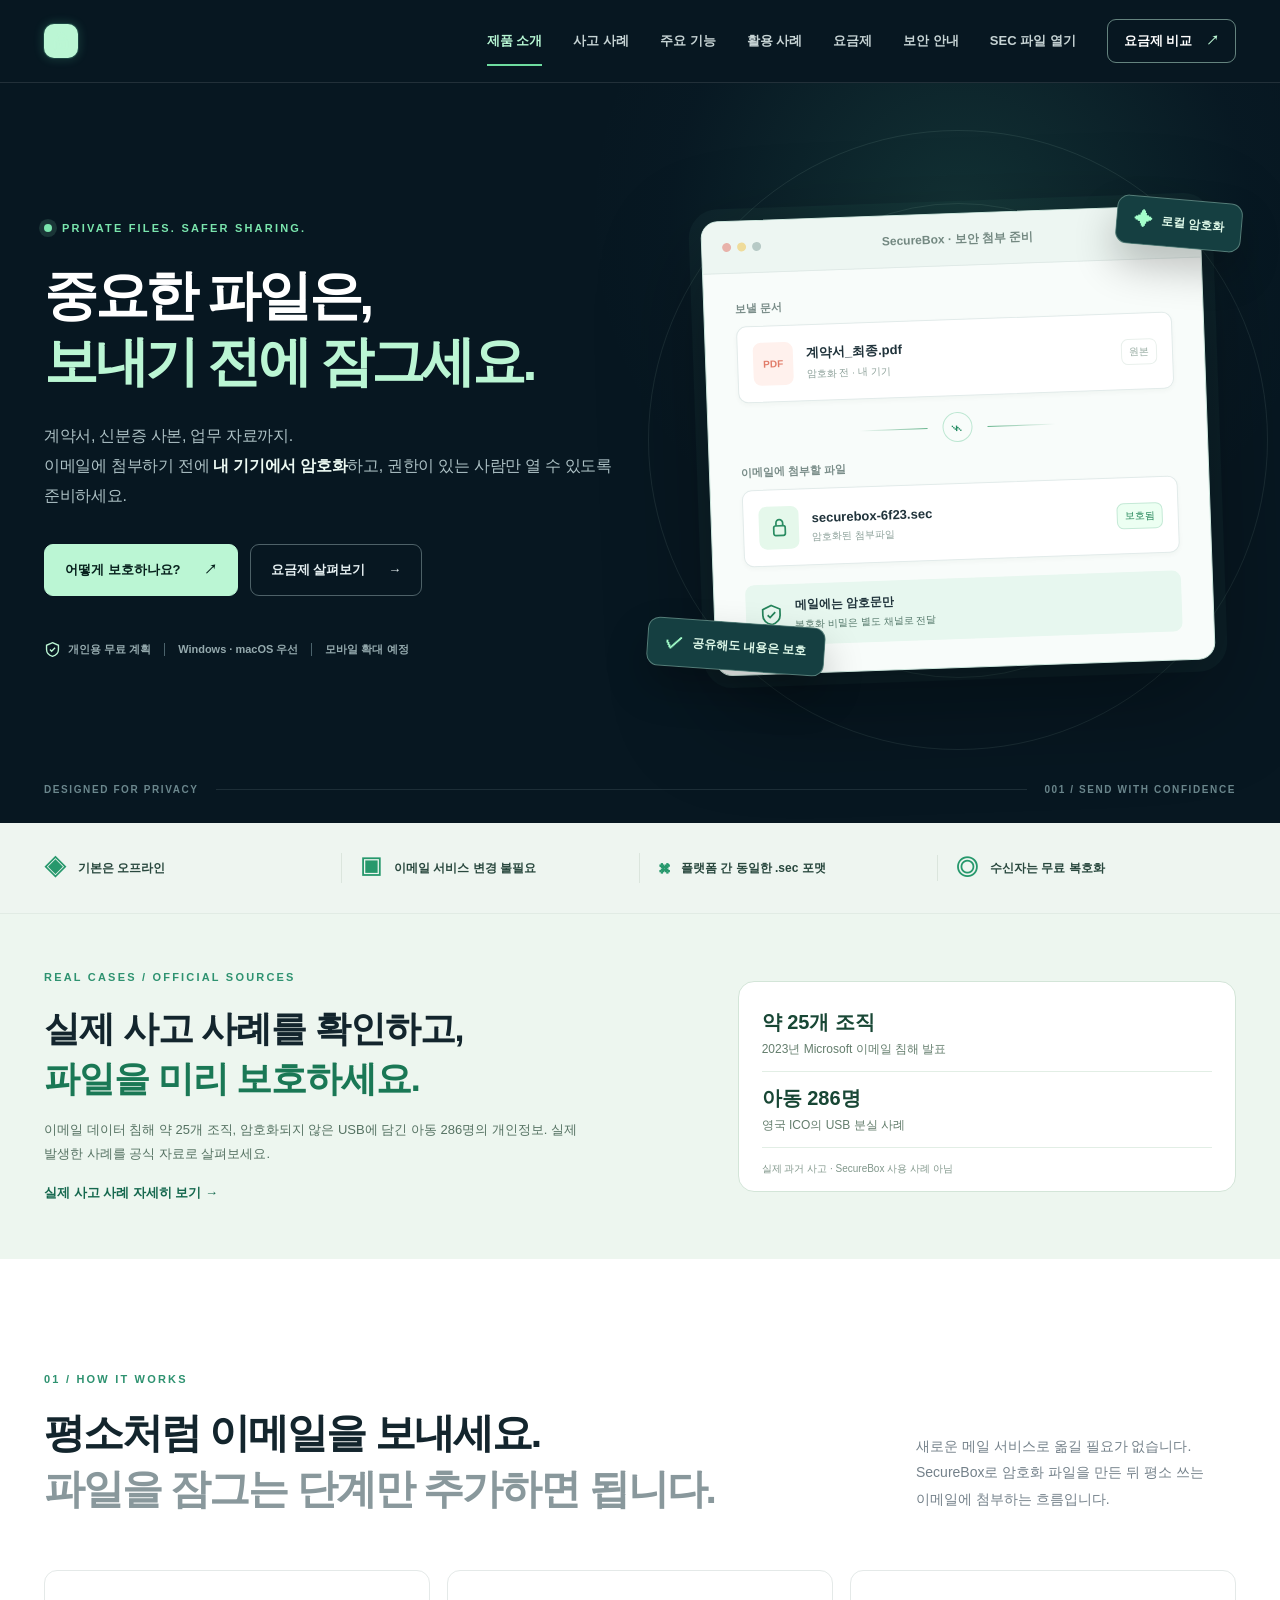
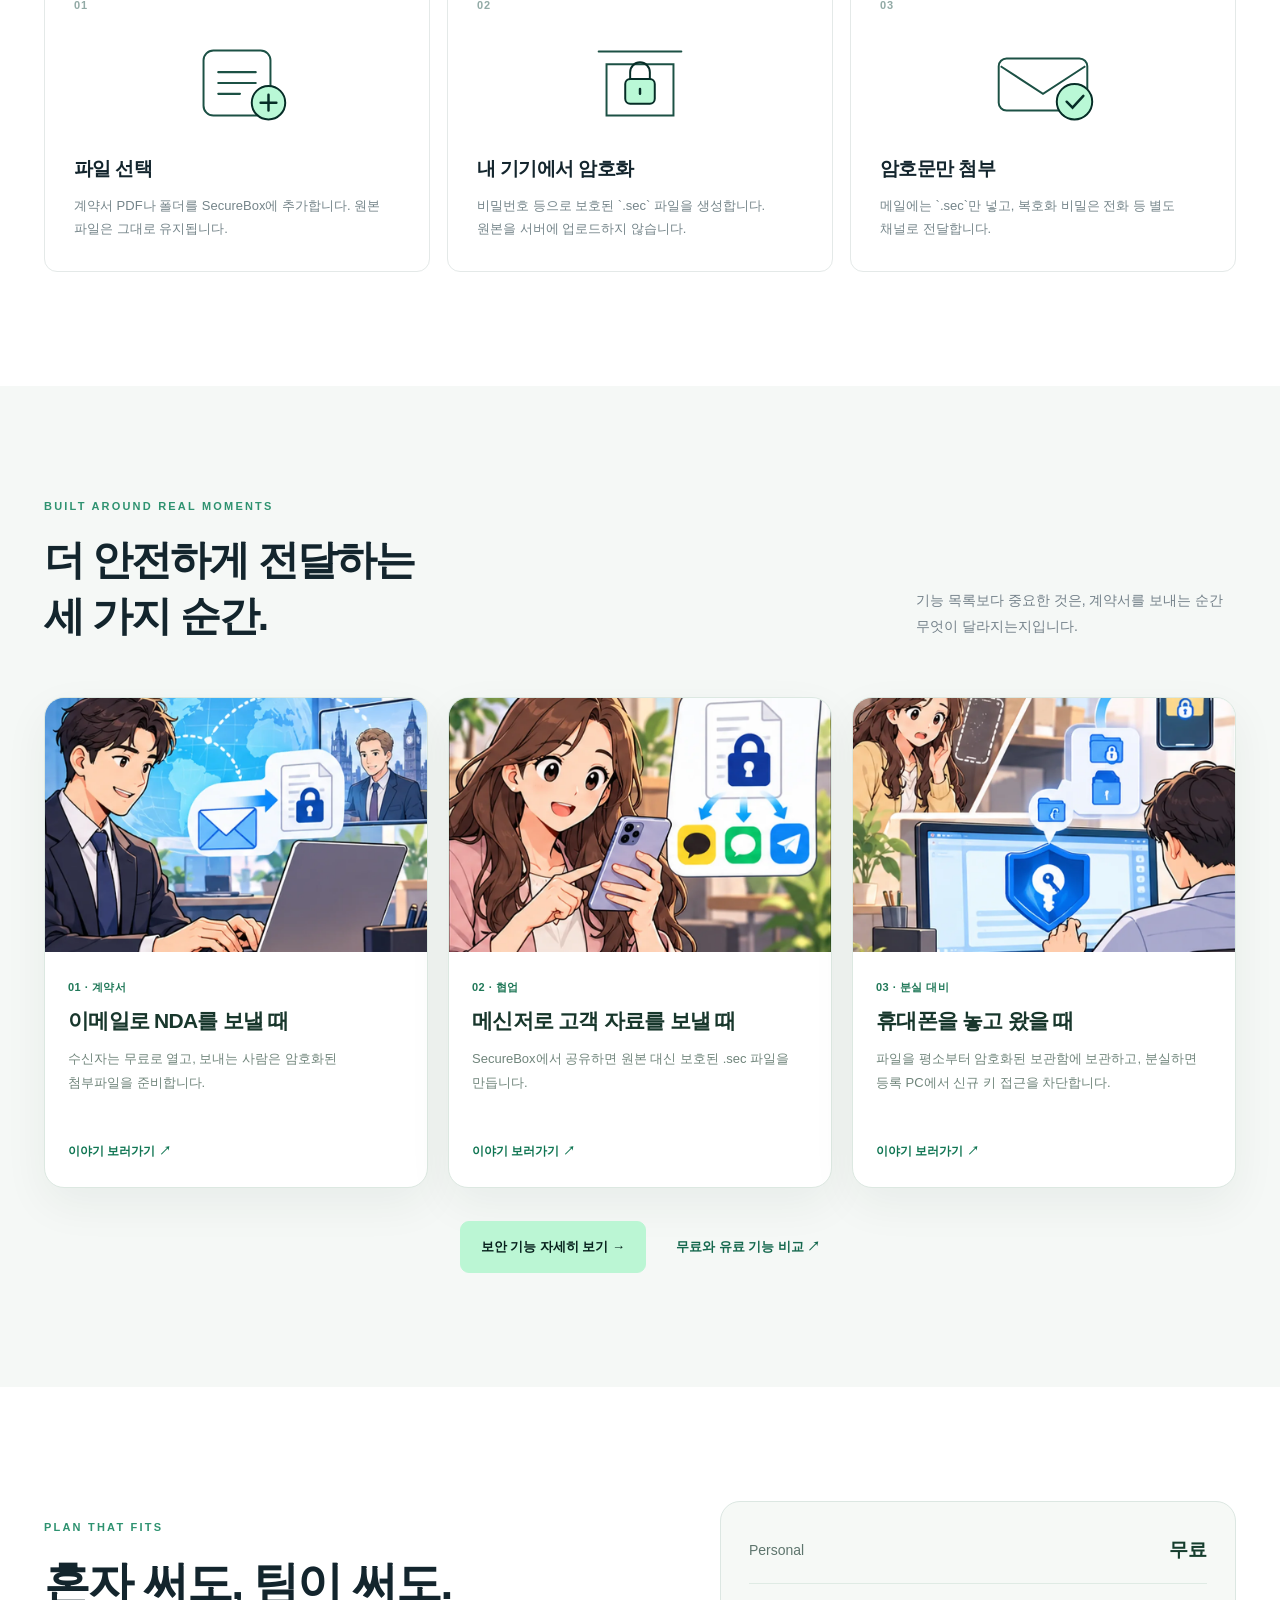
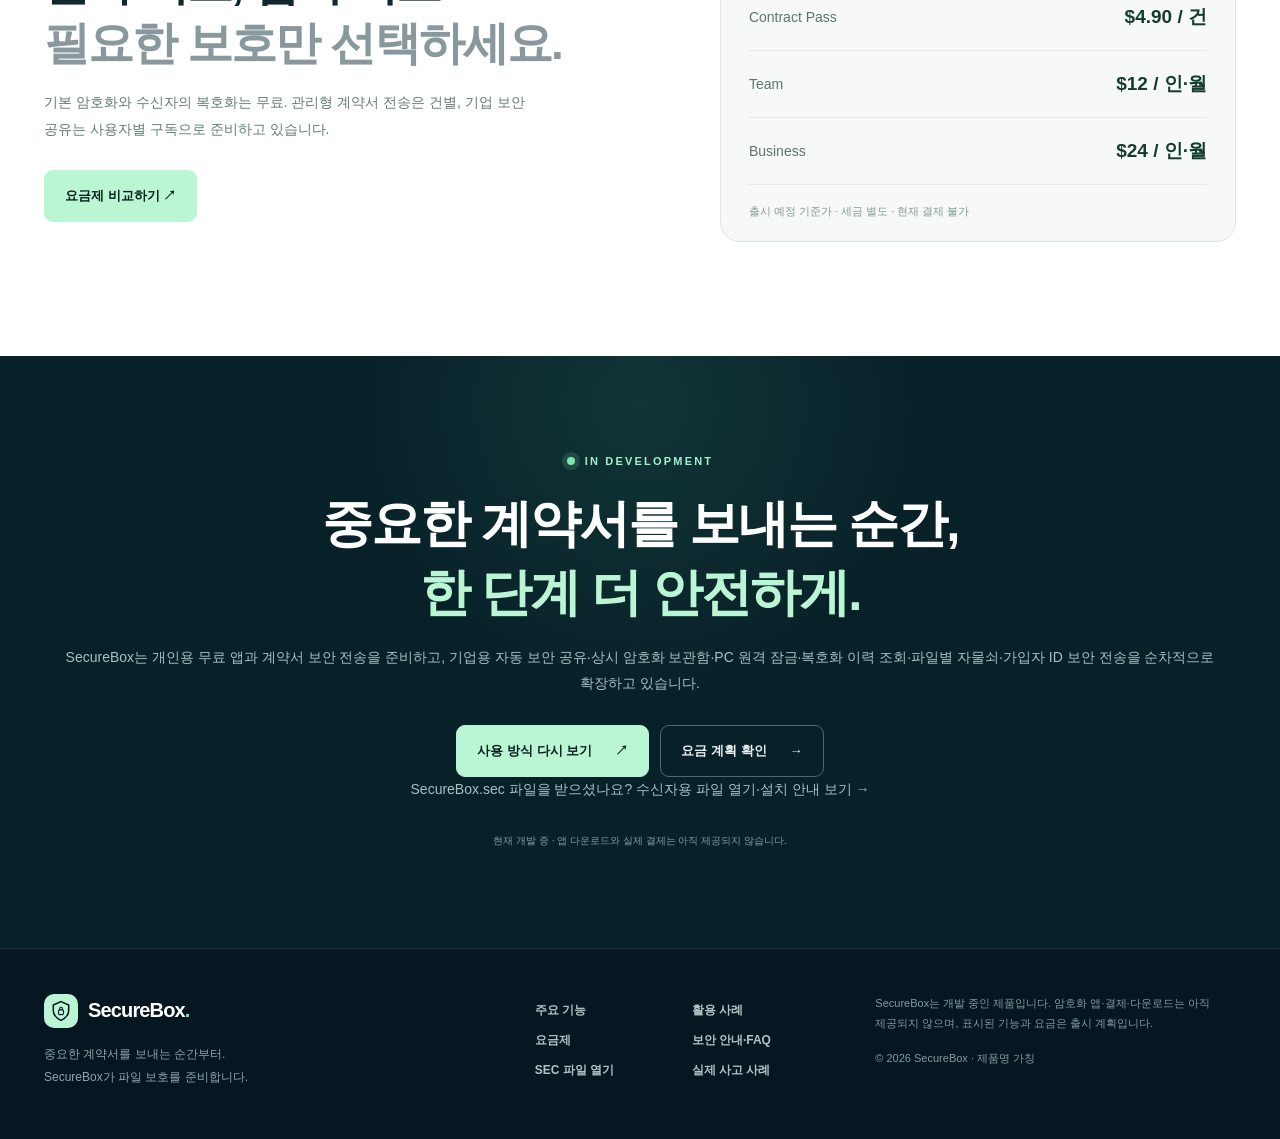
==== commit 9d8db646: "사고 사례를 구매 설득 흐름 앞단으로 재배치하고 헤더 로고 통일" ====
--- a/index.html
+++ b/index.html
@@ -1,5 +1,5 @@
 <!DOCTYPE html>
-<html lang="ko"><head><meta charset="utf-8"/><meta content="width=device-width, initial-scale=1" name="viewport"/><meta content="#071721" name="theme-color"/><meta content="계약서와 개인정보 파일을 이메일·메신저·USB로 보낼 때 암호화하는 SecureBox. 개인 무료, 기업 보안 공유는 유료로 준비 중입니다." name="description"/><meta content="index, follow" name="robots"/><meta content="strict-origin-when-cross-origin" name="referrer"/><meta content="default-src 'none'; script-src 'self'; style-src 'self'; img-src 'self' data:; font-src 'self'; connect-src 'none'; form-action 'none'; object-src 'none'; base-uri 'self'; frame-ancestors 'none'; upgrade-insecure-requests" http-equiv="Content-Security-Policy"/><title>계약서·중요 파일 보안 전송 | SecureBox</title><link href="./favicon.ico?v=20261029-audit1" rel="icon" type="image/x-icon"/><link href="./favicon.svg?v=20261029-audit1" rel="icon" type="image/svg+xml" sizes="any"/><link href="./styles.css" rel="stylesheet"/><script defer="" src="./script.js"></script></head><body><a class="skip-link" href="#main">본문 바로가기</a><div class="page-shell"><header class="site-header" id="top"><div class="nav-wrap container"><a aria-label="SecureBox 홈" class="brand brand-header" href="./index.html"><span aria-hidden="true" class="brand-mark brand-animated brand-final-lock"><span class="brand-glow"></span><svg class="brand-logo-svg" fill="none" viewBox="0 0 40 40"><path class="brand-shield" d="M20 3L34 9V19C34 27.7 28.3 33 20 37C11.7 33 6 27.7 6 19V9L20 3Z" stroke="currentColor" stroke-width="2.8"></path><rect class="brand-lock-body" height="8.5" rx="2" stroke="currentColor" stroke-width="2" width="9" x="15.5" y="18"></rect><path class="brand-open-shackle" d="M17.5 18V15.9C17.5 13.9 18.7 12.7 20.5 12.7C21.7 12.7 22.7 13.2 23.4 14.1" stroke="currentColor" stroke-linecap="round" stroke-width="2"></path><path class="brand-closed-shackle" d="M17.5 18V15.8A2.5 2.5 0 0 1 22.5 15.8V18" stroke="currentColor" stroke-linecap="round" stroke-width="2"></path><g class="brand-final-lock-glyph"><rect height="17" rx="4" stroke="currentColor" stroke-width="3.2" width="22" x="9" y="18"></rect><path d="M13 18V13.5A7 7 0 0 1 27 13.5V18" stroke="currentColor" stroke-linecap="round" stroke-width="3.2"></path><circle cx="20" cy="25.5" fill="currentColor" r="1.8"></circle><path d="M20 27.2V30" stroke="currentColor" stroke-linecap="round" stroke-width="2.8"></path></g></svg></span><span aria-hidden="true" class="brand-text-stage"><span class="brand-text brand-full-name">SecureBox<span class="brand-dot">.</span></span><span class="brand-text brand-sec-name"><span>SecBox</span><span class="brand-ext">.sec</span></span></span><span class="sr-only">SecureBox</span></a><button aria-controls="nav-links" aria-expanded="false" aria-label="메뉴 열기" class="menu-toggle" type="button"><span></span><span></span><span></span></button><nav aria-label="주 메뉴" class="nav-links" id="nav-links"><a aria-current="page" href="./index.html">제품 소개</a><a href="./features.html">주요 기능</a><a href="./stories.html">활용 사례</a><a href="./pricing.html">요금제</a><a href="./security.html">보안 안내</a><a href="./open-sec.html">SEC 파일 열기</a><a class="nav-cta" href="./pricing.html">요금제 비교 <span aria-hidden="true">↗</span></a><a href="./incidents.html">사고 사례</a></nav></div></header><main id="main"><section aria-labelledby="hero-heading" class="hero section-dark">
+<html lang="ko"><head><meta charset="utf-8"/><meta content="width=device-width, initial-scale=1" name="viewport"/><meta content="#071721" name="theme-color"/><meta content="계약서와 개인정보 파일을 이메일·메신저·USB로 보낼 때 암호화하는 SecureBox. 개인 무료, 기업 보안 공유는 유료로 준비 중입니다." name="description"/><meta content="index, follow" name="robots"/><meta content="strict-origin-when-cross-origin" name="referrer"/><meta content="default-src 'none'; script-src 'self'; style-src 'self'; img-src 'self' data:; font-src 'self'; connect-src 'none'; form-action 'none'; object-src 'none'; base-uri 'self'; frame-ancestors 'none'; upgrade-insecure-requests" http-equiv="Content-Security-Policy"/><title>계약서·중요 파일 보안 전송 | SecureBox</title><link href="./favicon.ico?v=20261029-audit1" rel="icon" type="image/x-icon"/><link href="./favicon.svg?v=20261029-audit1" rel="icon" type="image/svg+xml" sizes="any"/><link href="./styles.css" rel="stylesheet"/><script defer="" src="./script.js"></script></head><body><a class="skip-link" href="#main">본문 바로가기</a><div class="page-shell"><header class="site-header" id="top"><div class="nav-wrap container"><a aria-label="SecureBox 홈" class="brand brand-header" href="./index.html"><span aria-hidden="true" class="brand-mark brand-animated brand-final-lock"><span class="brand-glow"></span><svg class="brand-logo-svg" fill="none" viewBox="0 0 40 40"><path class="brand-shield" d="M20 3L34 9V19C34 27.7 28.3 33 20 37C11.7 33 6 27.7 6 19V9L20 3Z" stroke="currentColor" stroke-width="2.8"></path><rect class="brand-lock-body" height="8.5" rx="2" stroke="currentColor" stroke-width="2" width="9" x="15.5" y="18"></rect><path class="brand-open-shackle" d="M17.5 18V15.9C17.5 13.9 18.7 12.7 20.5 12.7C21.7 12.7 22.7 13.2 23.4 14.1" stroke="currentColor" stroke-linecap="round" stroke-width="2"></path><path class="brand-closed-shackle" d="M17.5 18V15.8A2.5 2.5 0 0 1 22.5 15.8V18" stroke="currentColor" stroke-linecap="round" stroke-width="2"></path><g class="brand-final-lock-glyph"><rect height="17" rx="4" stroke="currentColor" stroke-width="3.2" width="22" x="9" y="18"></rect><path d="M13 18V13.5A7 7 0 0 1 27 13.5V18" stroke="currentColor" stroke-linecap="round" stroke-width="3.2"></path><circle cx="20" cy="25.5" fill="currentColor" r="1.8"></circle><path d="M20 27.2V30" stroke="currentColor" stroke-linecap="round" stroke-width="2.8"></path></g></svg></span><span aria-hidden="true" class="brand-text-stage"><span class="brand-text brand-full-name">SecureBox<span class="brand-dot">.</span></span><span class="brand-text brand-sec-name"><span>SecBox</span><span class="brand-ext">.sec</span></span></span><span class="sr-only">SecureBox</span></a><button aria-controls="nav-links" aria-expanded="false" aria-label="메뉴 열기" class="menu-toggle" type="button"><span></span><span></span><span></span></button><nav aria-label="주 메뉴" class="nav-links" id="nav-links"><a aria-current="page" href="./index.html">제품 소개</a><a href="./incidents.html">사고 사례</a><a href="./features.html">주요 기능</a><a href="./stories.html">활용 사례</a><a href="./pricing.html">요금제</a><a href="./security.html">보안 안내</a><a href="./open-sec.html">SEC 파일 열기</a><a class="nav-cta" href="./pricing.html">요금제 비교 <span aria-hidden="true">↗</span></a></nav></div></header><main id="main"><section aria-labelledby="hero-heading" class="hero section-dark">
 <div aria-hidden="true" class="hero-glow"></div>
 <div class="hero-grid container">
 <div class="hero-content">
--- a/styles.css
+++ b/styles.css
@@ -233,12 +233,12 @@
 /* Animated SecureBox header brand: open -> SecBox.sec -> glow -> locked icon */
 .sr-only{position:absolute!important;width:1px!important;height:1px!important;padding:0!important;margin:-1px!important;overflow:hidden!important;clip:rect(0,0,0,0)!important;white-space:nowrap!important;border:0!important}
 .brand-header{position:relative;gap:10px;min-height:38px}
-.brand-animated{position:relative;flex:0 0 34px;overflow:visible;isolation:isolate}
+.brand-animated{position:relative;flex:0 0 34px;overflow:visible;isolation:isolate;animation:brandMarkBackground 7.2s ease 1 both;animation-fill-mode:forwards}
 .brand-logo-svg{position:relative;z-index:2;width:22px;height:22px}
 .brand-shield,.brand-open-shackle,.brand-closed-shackle,.brand-lock-body,.brand-final-lock-glyph{transform-box:fill-box;transform-origin:center}
 .brand-open-shackle{opacity:1}
 .brand-closed-shackle{opacity:0;transform:translateY(-2px)}
-.brand-final-lock-glyph{opacity:0;transform:scale(.55)}
+.brand-final-lock-glyph{opacity:0;transform:scale(.55);color:var(--mint)}
 .brand-glow{position:absolute;z-index:0;left:50%;top:50%;width:8px;height:8px;border-radius:999px;transform:translate(-50%,-50%) scale(.2);opacity:0;pointer-events:none;background:rgba(112,255,199,.85);box-shadow:0 0 10px 6px rgba(112,255,199,.42),0 0 28px 14px rgba(112,255,199,.20)}
 .brand-text-stage{position:relative;display:inline-block;width:126px;height:28px;overflow:visible;transform-origin:left center;animation:brandLockOnly 7.2s cubic-bezier(.2,.75,.2,1) 1 both;animation-fill-mode:forwards}
 .brand-text{position:absolute;left:0;top:50%;transform:translateY(-50%);font:inherit;letter-spacing:inherit;white-space:nowrap}
@@ -253,6 +253,11 @@
 .brand-glow{animation:brandGlow 7.2s ease-out 1 both;animation-fill-mode:forwards}
 .brand-final-lock{animation:brandFinalLockPulse 7.2s ease 1 both;animation-fill-mode:forwards}
 
+@keyframes brandMarkBackground{
+  0%,72%{background:var(--mint);border-radius:10px}
+  82%{background:rgba(184,255,221,.14);border-radius:12px}
+  90%,100%{background:transparent;border-radius:0}
+}
 @keyframes brandFullName{
   0%,18%{opacity:1;transform:translateY(-50%) translateX(0);filter:blur(0)}
   28%,100%{opacity:0;transform:translateY(-50%) translateX(-10px);filter:blur(2px)}
@@ -304,6 +309,7 @@
 }
 
 @media(prefers-reduced-motion:reduce){
+  .brand-header .brand-mark{background:transparent;border-radius:0;animation:none!important}
   .brand-header .brand-text-stage{width:0;opacity:0;transform:scaleX(0);animation:none!important}
   .brand-header .brand-shield{opacity:0;animation:none!important}
   .brand-header .brand-lock-body{opacity:0;animation:none!important}
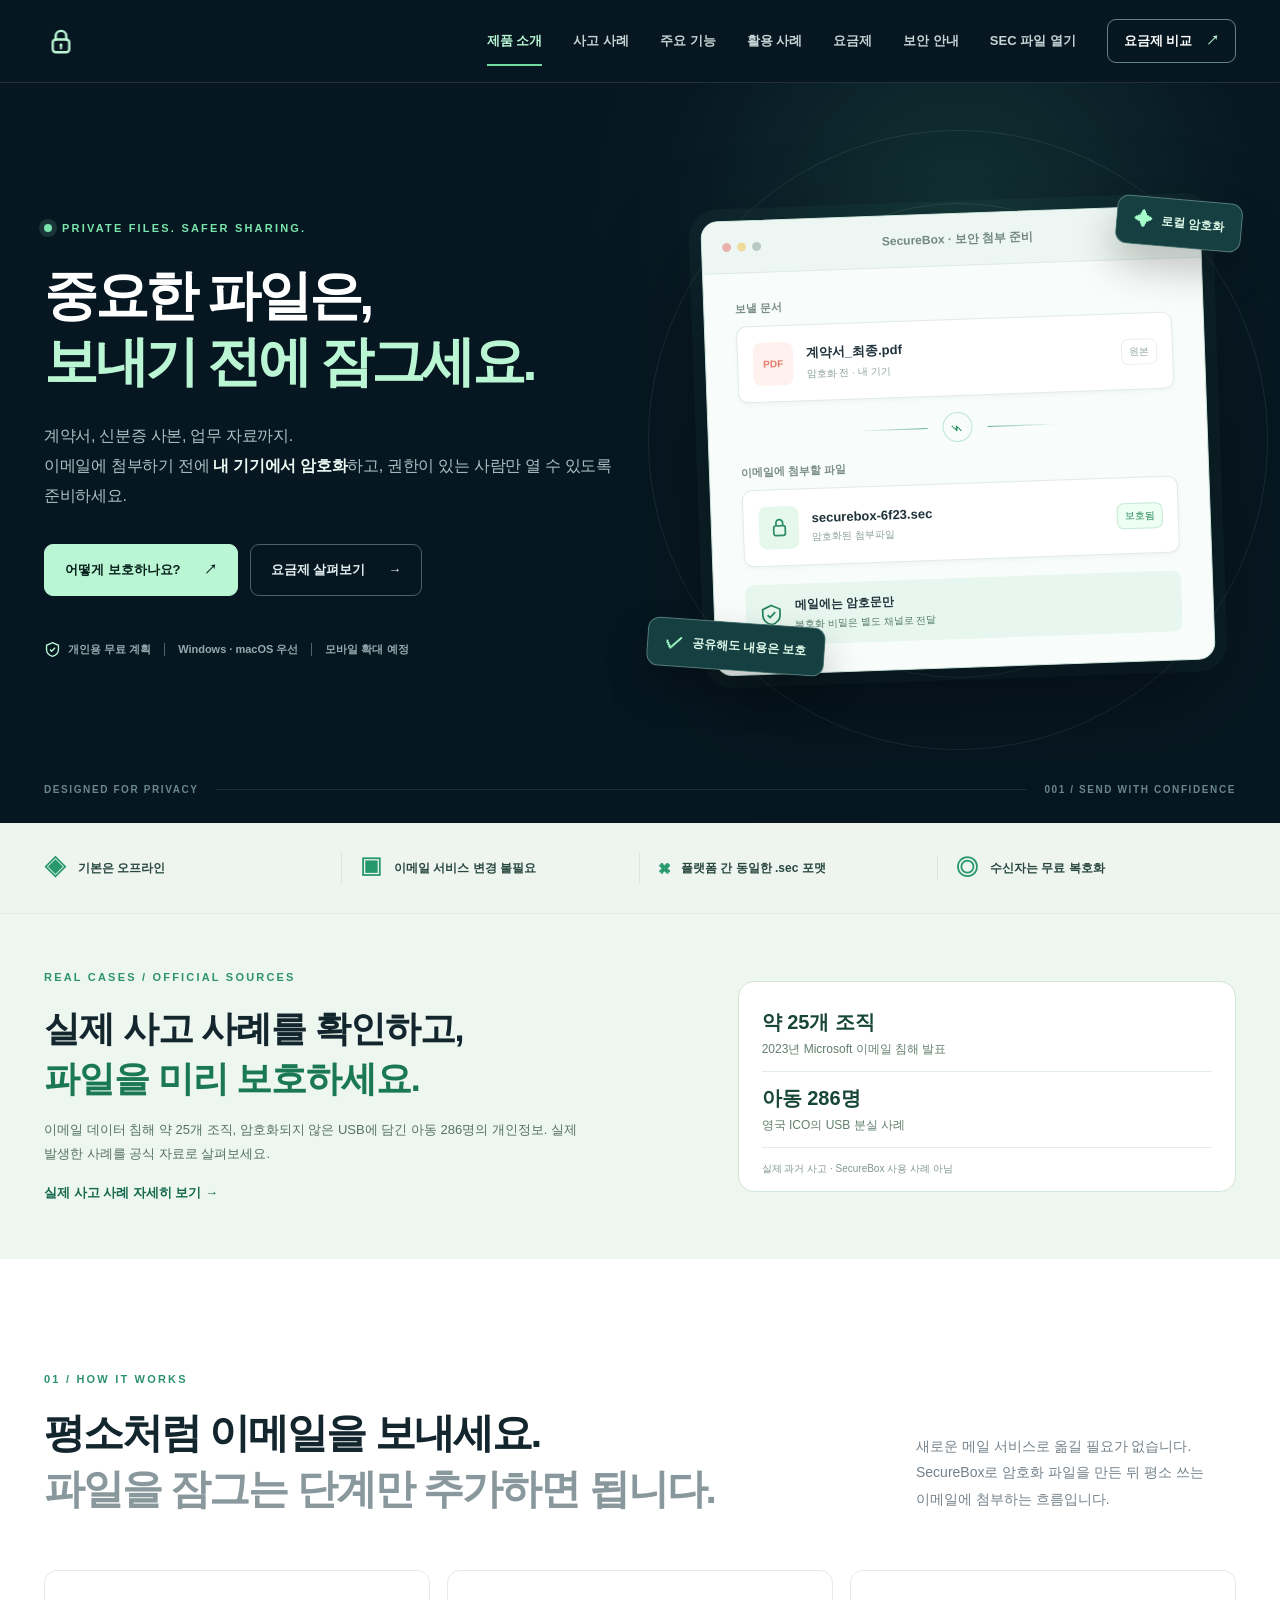
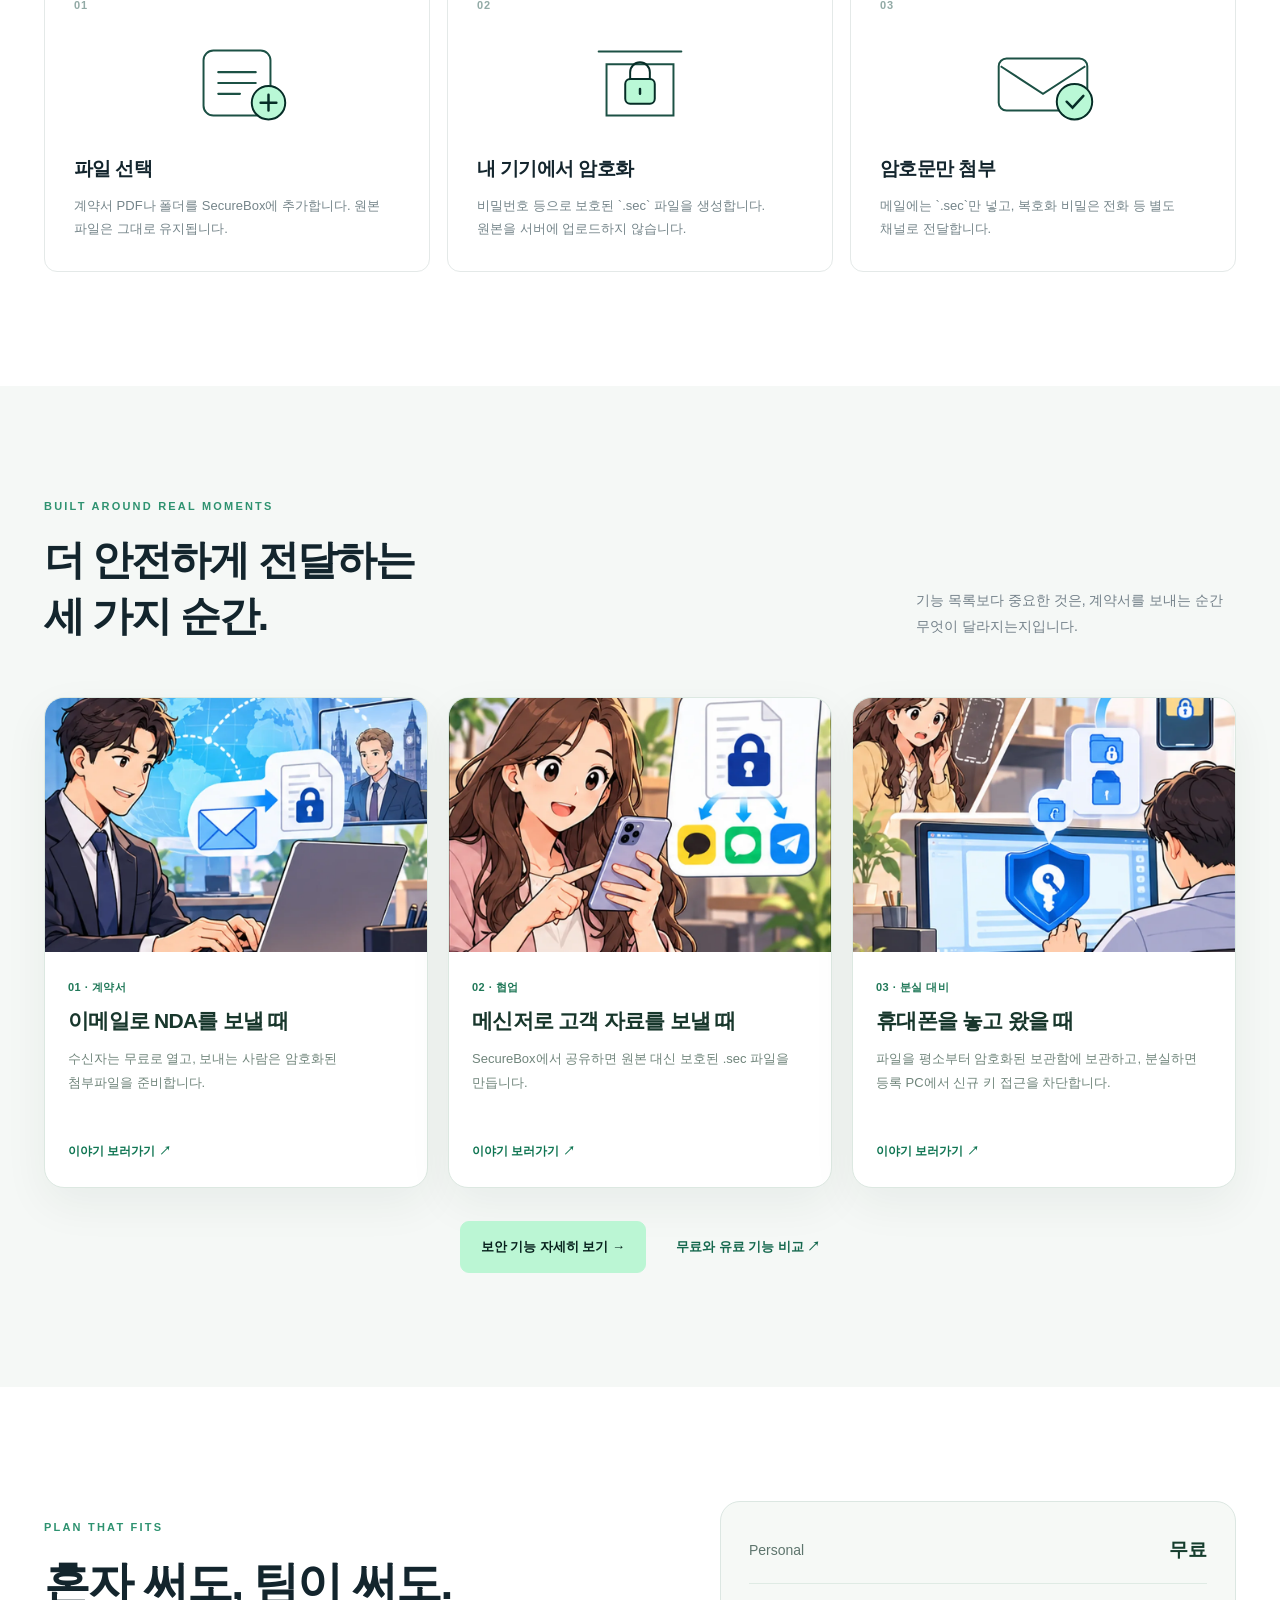
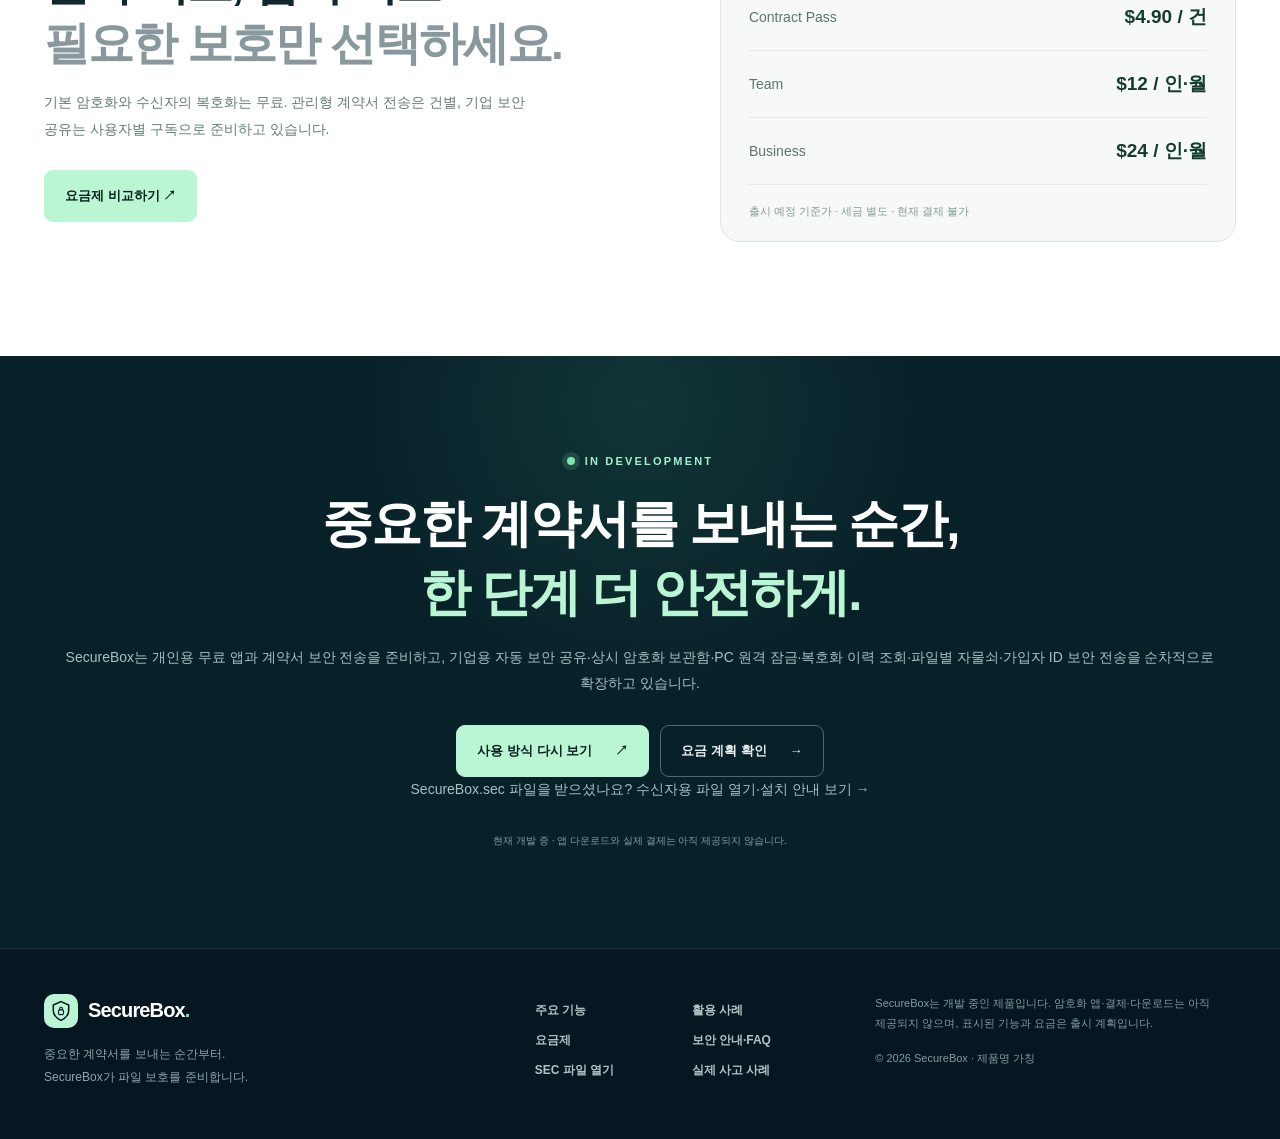
==== commit d32ef8e1: "로고 사각형 단계에 검은 잠금 자물쇠 레이어 추가" ====
--- a/index.html
+++ b/index.html
@@ -1,5 +1,5 @@
 <!DOCTYPE html>
-<html lang="ko"><head><meta charset="utf-8"/><meta content="width=device-width, initial-scale=1" name="viewport"/><meta content="#071721" name="theme-color"/><meta content="계약서와 개인정보 파일을 이메일·메신저·USB로 보낼 때 암호화하는 SecureBox. 개인 무료, 기업 보안 공유는 유료로 준비 중입니다." name="description"/><meta content="index, follow" name="robots"/><meta content="strict-origin-when-cross-origin" name="referrer"/><meta content="default-src 'none'; script-src 'self'; style-src 'self'; img-src 'self' data:; font-src 'self'; connect-src 'none'; form-action 'none'; object-src 'none'; base-uri 'self'; frame-ancestors 'none'; upgrade-insecure-requests" http-equiv="Content-Security-Policy"/><title>계약서·중요 파일 보안 전송 | SecureBox</title><link href="./favicon.ico?v=20261029-audit1" rel="icon" type="image/x-icon"/><link href="./favicon.svg?v=20261029-audit1" rel="icon" type="image/svg+xml" sizes="any"/><link href="./styles.css" rel="stylesheet"/><script defer="" src="./script.js"></script></head><body><a class="skip-link" href="#main">본문 바로가기</a><div class="page-shell"><header class="site-header" id="top"><div class="nav-wrap container"><a aria-label="SecureBox 홈" class="brand brand-header" href="./index.html"><span aria-hidden="true" class="brand-mark brand-animated brand-final-lock"><span class="brand-glow"></span><svg class="brand-logo-svg" fill="none" viewBox="0 0 40 40"><path class="brand-shield" d="M20 3L34 9V19C34 27.7 28.3 33 20 37C11.7 33 6 27.7 6 19V9L20 3Z" stroke="currentColor" stroke-width="2.8"></path><rect class="brand-lock-body" height="8.5" rx="2" stroke="currentColor" stroke-width="2" width="9" x="15.5" y="18"></rect><path class="brand-open-shackle" d="M17.5 18V15.9C17.5 13.9 18.7 12.7 20.5 12.7C21.7 12.7 22.7 13.2 23.4 14.1" stroke="currentColor" stroke-linecap="round" stroke-width="2"></path><path class="brand-closed-shackle" d="M17.5 18V15.8A2.5 2.5 0 0 1 22.5 15.8V18" stroke="currentColor" stroke-linecap="round" stroke-width="2"></path><g class="brand-final-lock-glyph"><rect height="17" rx="4" stroke="currentColor" stroke-width="3.2" width="22" x="9" y="18"></rect><path d="M13 18V13.5A7 7 0 0 1 27 13.5V18" stroke="currentColor" stroke-linecap="round" stroke-width="3.2"></path><circle cx="20" cy="25.5" fill="currentColor" r="1.8"></circle><path d="M20 27.2V30" stroke="currentColor" stroke-linecap="round" stroke-width="2.8"></path></g></svg></span><span aria-hidden="true" class="brand-text-stage"><span class="brand-text brand-full-name">SecureBox<span class="brand-dot">.</span></span><span class="brand-text brand-sec-name"><span>SecBox</span><span class="brand-ext">.sec</span></span></span><span class="sr-only">SecureBox</span></a><button aria-controls="nav-links" aria-expanded="false" aria-label="메뉴 열기" class="menu-toggle" type="button"><span></span><span></span><span></span></button><nav aria-label="주 메뉴" class="nav-links" id="nav-links"><a aria-current="page" href="./index.html">제품 소개</a><a href="./incidents.html">사고 사례</a><a href="./features.html">주요 기능</a><a href="./stories.html">활용 사례</a><a href="./pricing.html">요금제</a><a href="./security.html">보안 안내</a><a href="./open-sec.html">SEC 파일 열기</a><a class="nav-cta" href="./pricing.html">요금제 비교 <span aria-hidden="true">↗</span></a></nav></div></header><main id="main"><section aria-labelledby="hero-heading" class="hero section-dark">
+<html lang="ko"><head><meta charset="utf-8"/><meta content="width=device-width, initial-scale=1" name="viewport"/><meta content="#071721" name="theme-color"/><meta content="계약서와 개인정보 파일을 이메일·메신저·USB로 보낼 때 암호화하는 SecureBox. 개인 무료, 기업 보안 공유는 유료로 준비 중입니다." name="description"/><meta content="index, follow" name="robots"/><meta content="strict-origin-when-cross-origin" name="referrer"/><meta content="default-src 'none'; script-src 'self'; style-src 'self'; img-src 'self' data:; font-src 'self'; connect-src 'none'; form-action 'none'; object-src 'none'; base-uri 'self'; frame-ancestors 'none'; upgrade-insecure-requests" http-equiv="Content-Security-Policy"/><title>계약서·중요 파일 보안 전송 | SecureBox</title><link href="./favicon.ico?v=20261029-audit1" rel="icon" type="image/x-icon"/><link href="./favicon.svg?v=20261029-audit1" rel="icon" type="image/svg+xml" sizes="any"/><link href="./styles.css" rel="stylesheet"/><script defer="" src="./script.js"></script></head><body><a class="skip-link" href="#main">본문 바로가기</a><div class="page-shell"><header class="site-header" id="top"><div class="nav-wrap container"><a aria-label="SecureBox 홈" class="brand brand-header" href="./index.html"><span aria-hidden="true" class="brand-mark brand-animated brand-final-lock"><span class="brand-glow"></span><svg class="brand-logo-svg" fill="none" viewBox="0 0 40 40"><path class="brand-shield" d="M20 3L34 9V19C34 27.7 28.3 33 20 37C11.7 33 6 27.7 6 19V9L20 3Z" stroke="currentColor" stroke-width="2.8"></path><rect class="brand-lock-body" height="8.5" rx="2" stroke="currentColor" stroke-width="2" width="9" x="15.5" y="18"></rect><path class="brand-open-shackle" d="M17.5 18V15.9C17.5 13.9 18.7 12.7 20.5 12.7C21.7 12.7 22.7 13.2 23.4 14.1" stroke="currentColor" stroke-linecap="round" stroke-width="2"></path><path class="brand-closed-shackle" d="M17.5 18V15.8A2.5 2.5 0 0 1 22.5 15.8V18" stroke="currentColor" stroke-linecap="round" stroke-width="2"></path><g class="brand-square-lock-glyph"><rect height="14" rx="3" fill="currentColor" width="18" x="11" y="19"></rect><path d="M14 19V14.5A6 6 0 0 1 26 14.5V19" fill="none" stroke="currentColor" stroke-linecap="round" stroke-width="3"></path><circle cx="20" cy="25" fill="var(--mint)" r="1.5"></circle></g><g class="brand-final-lock-glyph"><rect height="17" rx="4" stroke="currentColor" stroke-width="3.2" width="22" x="9" y="18"></rect><path d="M13 18V13.5A7 7 0 0 1 27 13.5V18" stroke="currentColor" stroke-linecap="round" stroke-width="3.2"></path><circle cx="20" cy="25.5" fill="currentColor" r="1.8"></circle><path d="M20 27.2V30" stroke="currentColor" stroke-linecap="round" stroke-width="2.8"></path></g></svg></span><span aria-hidden="true" class="brand-text-stage"><span class="brand-text brand-full-name">SecureBox<span class="brand-dot">.</span></span><span class="brand-text brand-sec-name"><span>SecBox</span><span class="brand-ext">.sec</span></span></span><span class="sr-only">SecureBox</span></a><button aria-controls="nav-links" aria-expanded="false" aria-label="메뉴 열기" class="menu-toggle" type="button"><span></span><span></span><span></span></button><nav aria-label="주 메뉴" class="nav-links" id="nav-links"><a aria-current="page" href="./index.html">제품 소개</a><a href="./incidents.html">사고 사례</a><a href="./features.html">주요 기능</a><a href="./stories.html">활용 사례</a><a href="./pricing.html">요금제</a><a href="./security.html">보안 안내</a><a href="./open-sec.html">SEC 파일 열기</a><a class="nav-cta" href="./pricing.html">요금제 비교 <span aria-hidden="true">↗</span></a></nav></div></header><main id="main"><section aria-labelledby="hero-heading" class="hero section-dark">
 <div aria-hidden="true" class="hero-glow"></div>
 <div class="hero-grid container">
 <div class="hero-content">
--- a/styles.css
+++ b/styles.css
@@ -96,6 +96,21 @@
 @media(max-width:1100px) { .price-grid { grid-template-columns:repeat(2,minmax(0,1fr)); } .nav-links { gap:16px; font-size:12px; } .hero-grid { gap:24px; } h1 { letter-spacing:-2px; } .hero-art { transform:scale(.89); } .float-top { right:-27px; }.float-bottom { left:-25px; } }
 @media(max-width:850px) { .container { width:calc(100% - 46px); } .site-header { height:72px; } .menu-toggle { display:block; } .nav-links { display:none; position:absolute; top:72px; left:0; right:0; padding:24px 23px 28px; background:#0a2029; flex-direction:column; align-items:stretch; gap:0; border-top:1px solid rgba(255,255,255,.1); box-shadow:0 15px 25px rgba(0,0,0,.2); } .nav-links.is-open { display:flex; }.nav-links a { padding:13px 6px; font-size:14px; }.nav-links .nav-cta { margin-top:10px; text-align:center; } .hero-grid { grid-template-columns:1fr; padding-top:74px; padding-bottom:53px; gap:25px; } .hero { min-height:0; } .hero-content { max-width:650px; } h1 { font-size:clamp(43px,6.8vw,64px); }.hero-art { transform:none; max-width:540px; margin:24px auto 0; width:100%; min-height:420px; }.orbit { width:400px; height:400px; }.orbit-two { width:560px; height:560px; }.app-window { max-width:490px; }.hero-bottom-line { display:none; } .trust-grid { grid-template-columns:repeat(2,1fr); padding:18px 0; gap:18px 0; }.trust-grid>div:nth-child(2){border:none;}.trust-grid>div:nth-child(3){padding-left:0;} .section-pad { padding-block:80px; }.section-intro { gap:20px; }.steps-grid,.cases-grid { gap:11px; }.step-card { padding:22px 20px; }.feature-grid { grid-template-columns:repeat(2,1fr); }.privacy-grid,.faq-grid { gap:38px; }.calculator { grid-template-columns:1fr 1fr; }.calc-result { grid-column:span 2; border:0; border-top:1px solid #c8ded2; padding:18px 0 0; }.price-card { padding:20px 19px; }.price-card.highlighted { padding:19px 18px; }.plan-top h3 { font-size:24px; } }
 @media(max-width:650px) { .container { width:calc(100% - 38px); } .brand { font-size:21px; }.hero-grid { padding-top:68px; padding-bottom:50px; }.eyebrow { font-size:10px; margin-bottom:24px; } h1 { font-size:clamp(39px,10vw,52px); letter-spacing:-2.3px; }.hero-lead { font-size:14px; line-height:1.9; }.hero-lead br { display:none; }.hero-actions { gap:9px; }.btn { padding:0 14px; min-height:50px; gap:10px; font-size:12px; }.hero-meta { margin-top:30px; gap:10px; font-size:10px; }.hero-art { min-height:352px; margin-top:28px; }.orbit { width:320px; height:320px; }.orbit-two { width:430px; height:430px; }.app-window { width:calc(100% - 22px); transform:rotate(-1.3deg); }.app-toolbar { height:42px; }.app-body { padding:19px 16px 21px; }.file-card { padding:10px 10px; gap:10px; }.file-icon { width:33px; flex-basis:33px; height:34px; }.file-details strong { font-size:11px; }.file-state { font-size:9px; }.secure-note { padding:10px; }.float-pill { font-size:9px; padding:9px 11px; }.float-top { right:-1px; top:-2px; }.float-bottom { left:-8px; bottom:0; }.trust-grid { gap:13px 0; }.trust-grid>div { padding:0 7px; font-size:10px; gap:6px; }.trust-icon { font-size:18px; }.section-pad { padding-block:67px; }.section-intro { display:block; margin-bottom:33px; }.section-intro h2, .price-head h2, .faq-grid h2 { font-size:31px; letter-spacing:-1.1px; }.section-intro>p { margin-top:18px; font-size:12px; max-width:100%; }.steps-grid,.cases-grid { grid-template-columns:1fr; }.step-card { padding:20px 23px; }.step-drawing { height:105px; }.step-card h3 { font-size:17px; }.case-card { min-height:245px; }.feature-grid { grid-template-columns:1fr; }.feature-tile.big-feature { grid-column:auto; }.feature-tile { min-height:218px; padding:24px; }.feature-mini { opacity:.3; right:-20px; top:35px; }.feature-tile h3 { font-size:19px; }.price-head { display:block; }.billing-toggle { margin-top:24px; width:max-content; }.price-grid { grid-template-columns:1fr; gap:16px; }.price-card,.price-card.highlighted { padding:28px; min-height:0; }.plan-top p { min-height:0; }.plan-price { min-height:75px; }.calculator { padding:22px; grid-template-columns:1fr; gap:22px; }.calc-result { grid-column:auto; }.privacy-grid,.faq-grid { grid-template-columns:1fr; gap:30px; }.privacy-grid h2 { font-size:36px; }.privacy-lead { font-size:13px; }.privacy-points>div { padding:22px 0; }.closing-section { padding:76px 0; }.closing-content h2 { font-size:32px; }.closing-actions { flex-direction:column; }.closing-actions .btn { justify-content:center; }.release-badge { line-height:1.7; }.footer-grid { grid-template-columns:1fr 1fr; gap:30px 12px; }.footer-grid>div:first-child { grid-column:span 2; }.footer-note { grid-column:span 2; } }
+
+/* 애니메이션 종료 후 브라우저별 fill-mode 차이를 없애는 강제 최종 상태.
+   방패·열린 자물쇠·중간 자물쇠·텍스트·광원은 모두 제거하고 닫힌 자물쇠 하나만 남긴다. */
+.brand-header.is-brand-final .brand-mark{background:transparent!important;border-radius:0!important;box-shadow:none!important;overflow:visible}
+.brand-header.is-brand-final .brand-logo-svg{width:30px;height:30px}
+.brand-header.is-brand-final .brand-shield{opacity:0!important}
+.brand-header.is-brand-final .brand-open-shackle{opacity:0!important}
+.brand-header.is-brand-final .brand-closed-shackle{opacity:0!important}
+.brand-header.is-brand-final .brand-lock-body{opacity:0!important}
+.brand-header.is-brand-final .brand-text-stage{width:0!important;opacity:0!important;transform:scaleX(0)!important;pointer-events:none}
+.brand-header.is-brand-final .brand-full-name,.brand-header.is-brand-final .brand-sec-name{opacity:0!important}
+.brand-header.is-brand-final .brand-glow{opacity:0!important;display:none!important}
+.brand-header.is-brand-final .brand-final-lock-glyph{opacity:1!important;transform:scale(1)!important;color:var(--mint)!important}
+.brand-header.is-brand-final .brand-final-lock::before,.brand-header.is-brand-final .brand-final-lock::after{display:none!important}
+
 @media(prefers-reduced-motion:reduce) { html{scroll-behavior:auto} *,*:before,*:after{animation-duration:.01ms!important;transition-duration:.01ms!important} }
 
 
@@ -252,6 +267,10 @@
 .brand-final-lock-glyph{animation:brandFinalLockGlyph 7.2s cubic-bezier(.18,.78,.22,1) 1 both;animation-fill-mode:forwards}
 .brand-glow{animation:brandGlow 7.2s ease-out 1 both;animation-fill-mode:forwards}
 .brand-final-lock{animation:brandFinalLockPulse 7.2s ease 1 both;animation-fill-mode:forwards}
+.brand-final-lock::before,.brand-final-lock::after{content:"";position:absolute;z-index:6;left:50%;opacity:0;pointer-events:none;box-sizing:border-box;animation:brandPersistentLock 7.2s cubic-bezier(.18,.78,.22,1) 1 both;animation-fill-mode:forwards}
+.brand-final-lock::before{top:53%;width:17px;height:13px;border:2.6px solid var(--mint);border-radius:3.5px;transform:translate(-50%,-50%) scale(.68);background:transparent;box-shadow:0 0 10px rgba(112,255,199,.18)}
+.brand-final-lock::after{top:25%;width:11px;height:10px;border:2.6px solid var(--mint);border-bottom:0;border-radius:8px 8px 0 0;transform:translateX(-50%) scale(.68);background:transparent}
+
 
 @keyframes brandMarkBackground{
   0%,72%{background:var(--mint);border-radius:10px}
@@ -301,6 +320,11 @@
   0%,67%{width:126px;opacity:1;transform:scaleX(1)}
   80%{width:54px;opacity:.35;transform:scaleX(.7)}
   90%,100%{width:0;opacity:0;transform:scaleX(0)}
+}
+@keyframes brandPersistentLock{
+  0%,72%{opacity:0}
+  80%{opacity:.78}
+  88%,100%{opacity:1}
 }
 @keyframes brandFinalLockPulse{
   0%,58%{box-shadow:none;transform:scale(1)}
@@ -318,4 +342,5 @@
   .brand-header .brand-final-lock-glyph{opacity:1;transform:scale(1);animation:none!important}
   .brand-header .brand-glow{display:none;animation:none!important}
   .brand-header .brand-final-lock{animation:none!important}
-}
+  .brand-header .brand-final-lock::before,.brand-header .brand-final-lock::after{opacity:1;animation:none!important}
+}
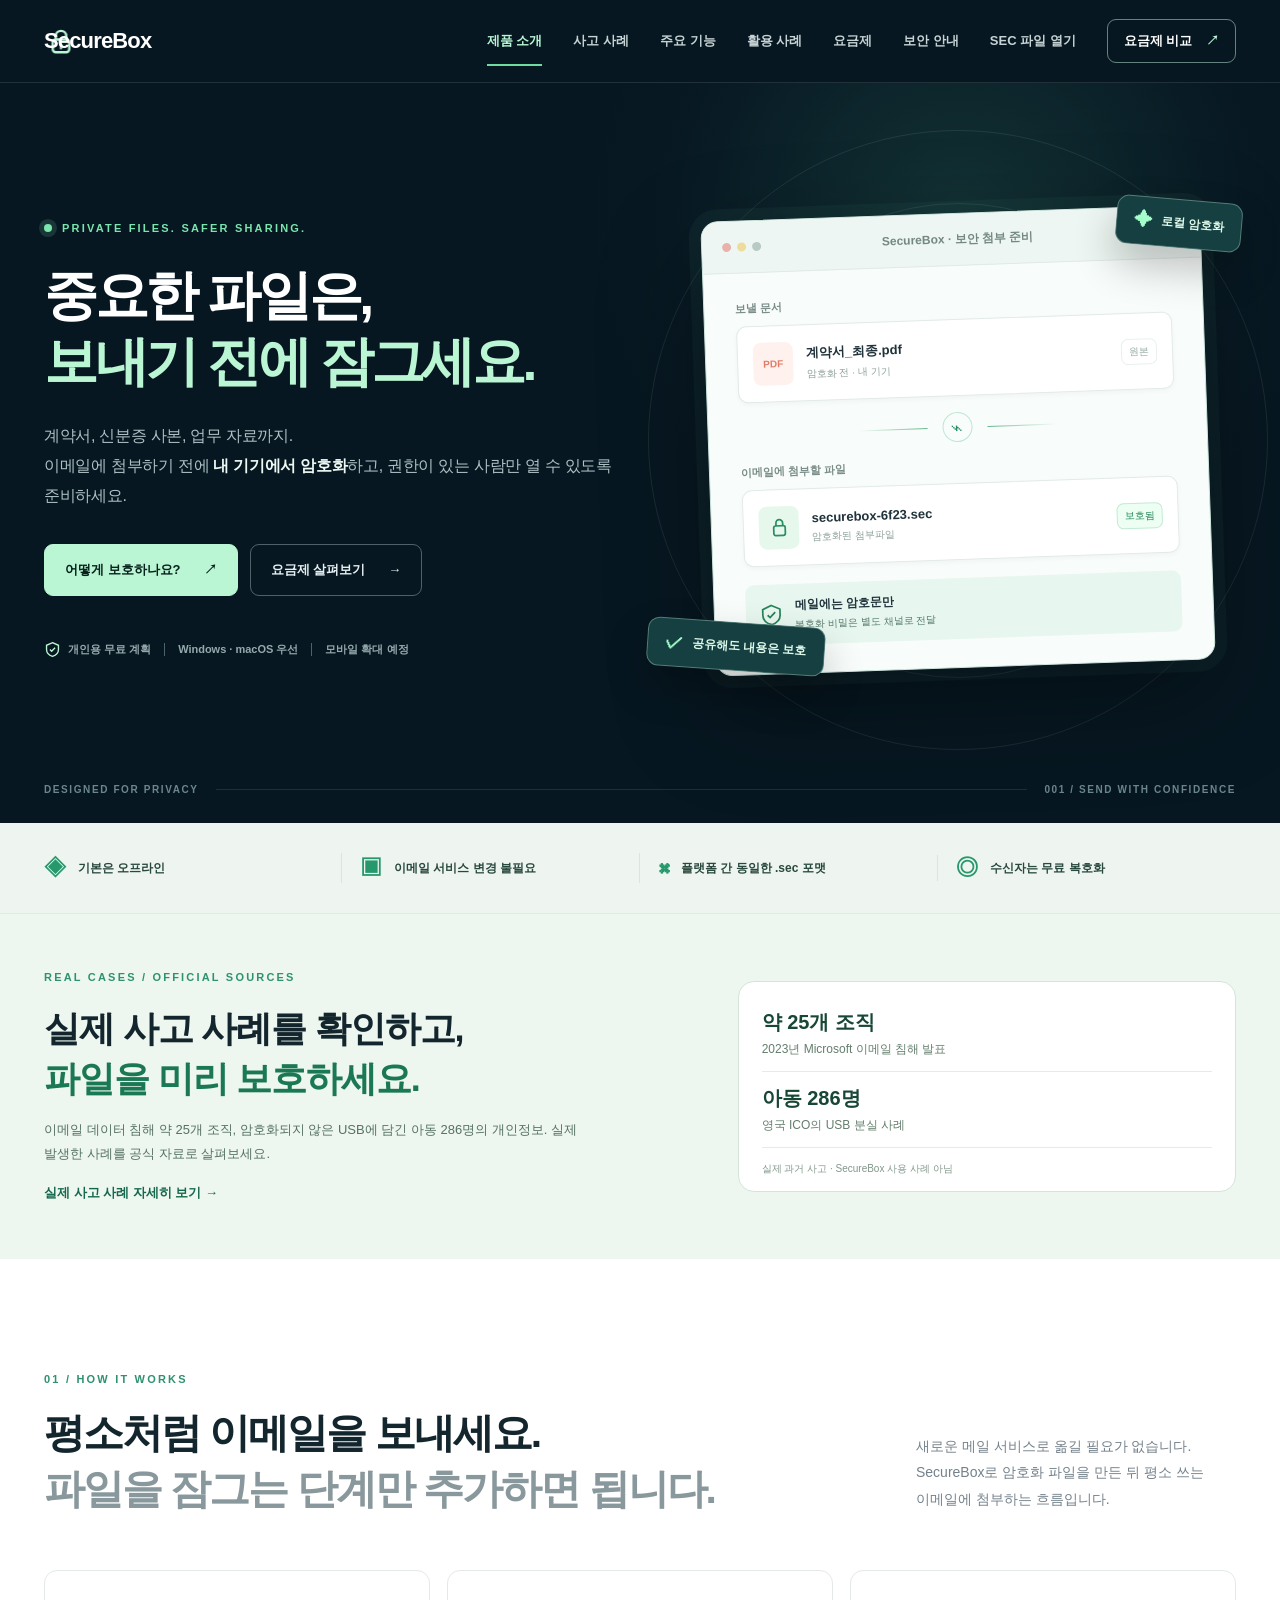
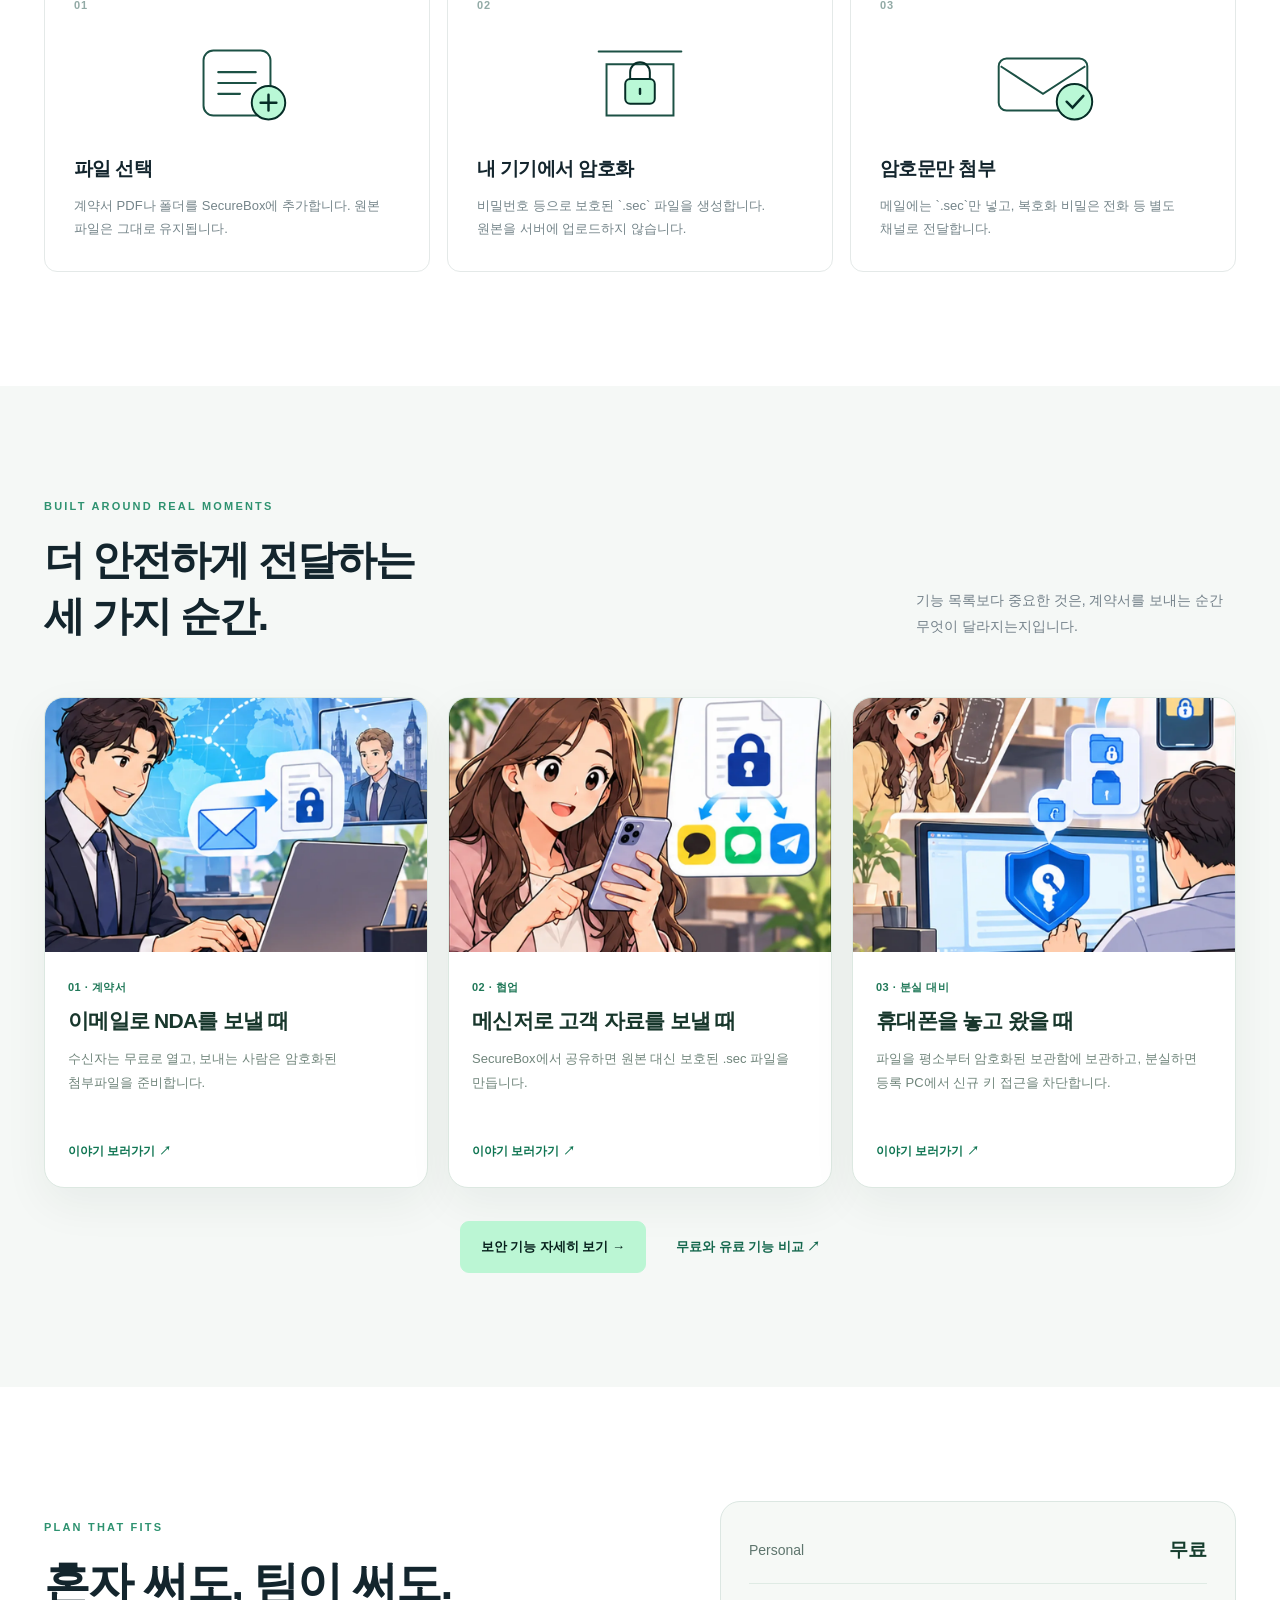
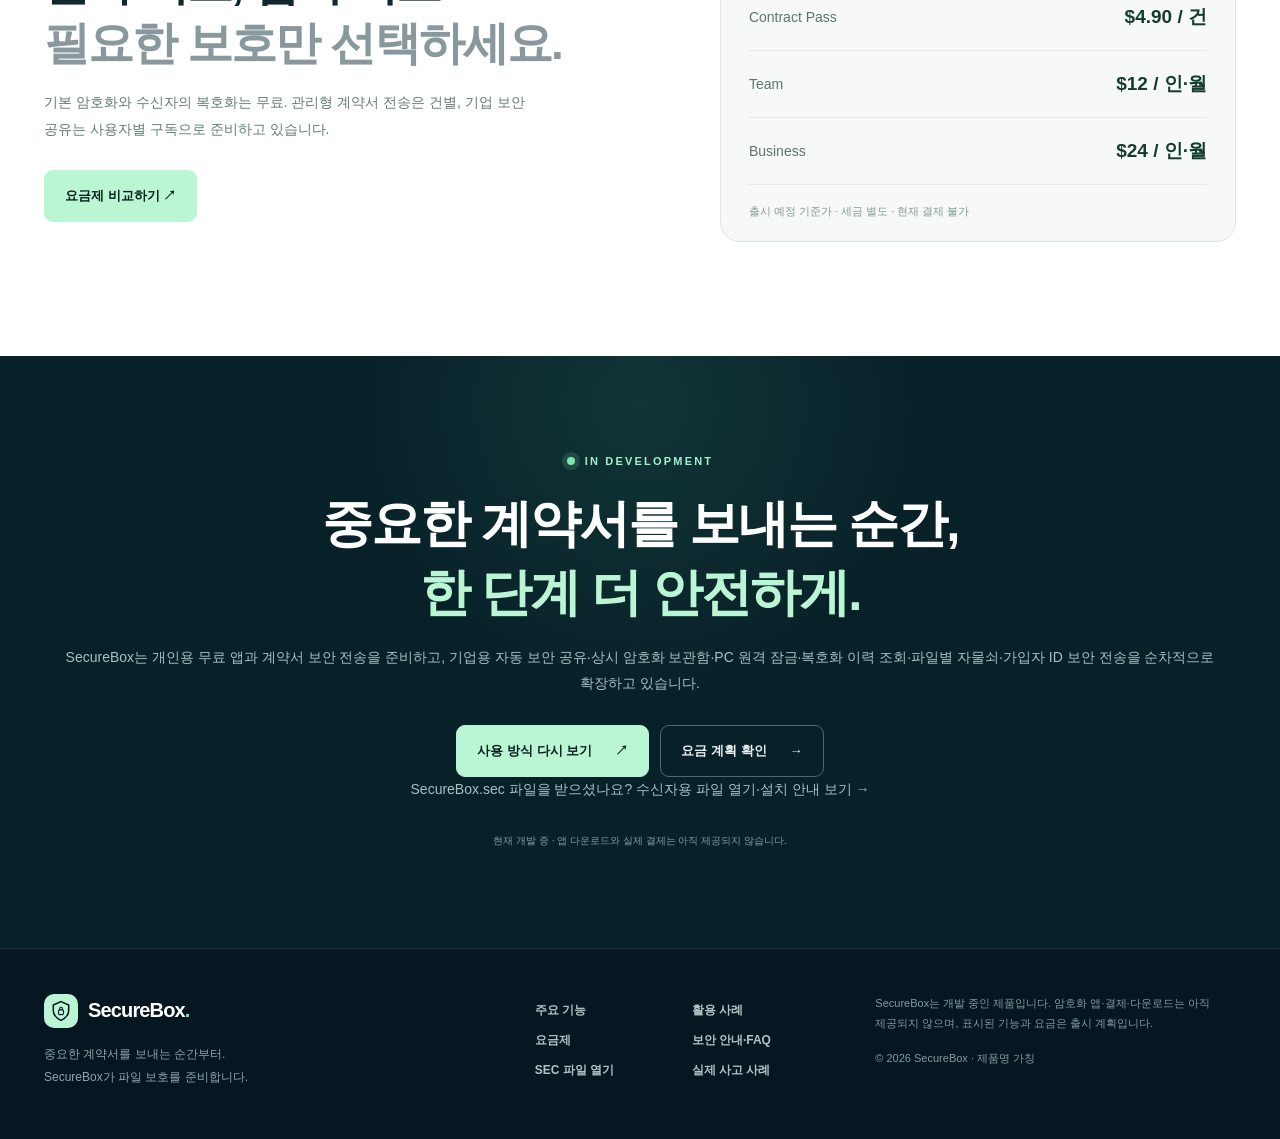
==== commit 57152ab9: "GitHub Pages에서 최신 로고 애니메이션 자산을 강제로 갱신" ====
--- a/index.html
+++ b/index.html
@@ -1,5 +1,5 @@
 <!DOCTYPE html>
-<html lang="ko"><head><meta charset="utf-8"/><meta content="width=device-width, initial-scale=1" name="viewport"/><meta content="#071721" name="theme-color"/><meta content="계약서와 개인정보 파일을 이메일·메신저·USB로 보낼 때 암호화하는 SecureBox. 개인 무료, 기업 보안 공유는 유료로 준비 중입니다." name="description"/><meta content="index, follow" name="robots"/><meta content="strict-origin-when-cross-origin" name="referrer"/><meta content="default-src 'none'; script-src 'self'; style-src 'self'; img-src 'self' data:; font-src 'self'; connect-src 'none'; form-action 'none'; object-src 'none'; base-uri 'self'; frame-ancestors 'none'; upgrade-insecure-requests" http-equiv="Content-Security-Policy"/><title>계약서·중요 파일 보안 전송 | SecureBox</title><link href="./favicon.ico?v=20261029-audit1" rel="icon" type="image/x-icon"/><link href="./favicon.svg?v=20261029-audit1" rel="icon" type="image/svg+xml" sizes="any"/><link href="./styles.css" rel="stylesheet"/><script defer="" src="./script.js"></script></head><body><a class="skip-link" href="#main">본문 바로가기</a><div class="page-shell"><header class="site-header" id="top"><div class="nav-wrap container"><a aria-label="SecureBox 홈" class="brand brand-header" href="./index.html"><span aria-hidden="true" class="brand-mark brand-animated brand-final-lock"><span class="brand-glow"></span><svg class="brand-logo-svg" fill="none" viewBox="0 0 40 40"><path class="brand-shield" d="M20 3L34 9V19C34 27.7 28.3 33 20 37C11.7 33 6 27.7 6 19V9L20 3Z" stroke="currentColor" stroke-width="2.8"></path><rect class="brand-lock-body" height="8.5" rx="2" stroke="currentColor" stroke-width="2" width="9" x="15.5" y="18"></rect><path class="brand-open-shackle" d="M17.5 18V15.9C17.5 13.9 18.7 12.7 20.5 12.7C21.7 12.7 22.7 13.2 23.4 14.1" stroke="currentColor" stroke-linecap="round" stroke-width="2"></path><path class="brand-closed-shackle" d="M17.5 18V15.8A2.5 2.5 0 0 1 22.5 15.8V18" stroke="currentColor" stroke-linecap="round" stroke-width="2"></path><g class="brand-square-lock-glyph"><rect height="14" rx="3" fill="currentColor" width="18" x="11" y="19"></rect><path d="M14 19V14.5A6 6 0 0 1 26 14.5V19" fill="none" stroke="currentColor" stroke-linecap="round" stroke-width="3"></path><circle cx="20" cy="25" fill="var(--mint)" r="1.5"></circle></g><g class="brand-final-lock-glyph"><rect height="17" rx="4" stroke="currentColor" stroke-width="3.2" width="22" x="9" y="18"></rect><path d="M13 18V13.5A7 7 0 0 1 27 13.5V18" stroke="currentColor" stroke-linecap="round" stroke-width="3.2"></path><circle cx="20" cy="25.5" fill="currentColor" r="1.8"></circle><path d="M20 27.2V30" stroke="currentColor" stroke-linecap="round" stroke-width="2.8"></path></g></svg></span><span aria-hidden="true" class="brand-text-stage"><span class="brand-text brand-full-name">SecureBox<span class="brand-dot">.</span></span><span class="brand-text brand-sec-name"><span>SecBox</span><span class="brand-ext">.sec</span></span></span><span class="sr-only">SecureBox</span></a><button aria-controls="nav-links" aria-expanded="false" aria-label="메뉴 열기" class="menu-toggle" type="button"><span></span><span></span><span></span></button><nav aria-label="주 메뉴" class="nav-links" id="nav-links"><a aria-current="page" href="./index.html">제품 소개</a><a href="./incidents.html">사고 사례</a><a href="./features.html">주요 기능</a><a href="./stories.html">활용 사례</a><a href="./pricing.html">요금제</a><a href="./security.html">보안 안내</a><a href="./open-sec.html">SEC 파일 열기</a><a class="nav-cta" href="./pricing.html">요금제 비교 <span aria-hidden="true">↗</span></a></nav></div></header><main id="main"><section aria-labelledby="hero-heading" class="hero section-dark">
+<html lang="ko"><head><meta charset="utf-8"/><meta content="width=device-width, initial-scale=1" name="viewport"/><meta content="#071721" name="theme-color"/><meta content="계약서와 개인정보 파일을 이메일·메신저·USB로 보낼 때 암호화하는 SecureBox. 개인 무료, 기업 보안 공유는 유료로 준비 중입니다." name="description"/><meta content="index, follow" name="robots"/><meta content="strict-origin-when-cross-origin" name="referrer"/><meta content="default-src 'none'; script-src 'self'; style-src 'self'; img-src 'self' data:; font-src 'self'; connect-src 'none'; form-action 'none'; object-src 'none'; base-uri 'self'; frame-ancestors 'none'; upgrade-insecure-requests" http-equiv="Content-Security-Policy"/><title>계약서·중요 파일 보안 전송 | SecureBox</title><link href="./favicon.ico?v=20261029-audit1" rel="icon" type="image/x-icon"/><link href="./favicon.svg?v=20261029-audit1" rel="icon" type="image/svg+xml" sizes="any"/><link href="./styles.css?v=20261030-logo2" rel="stylesheet"/><script defer="" src="./script.js?v=20261030-logo2"></script></head><body><a class="skip-link" href="#main">본문 바로가기</a><div class="page-shell"><header class="site-header" id="top"><div class="nav-wrap container"><a aria-label="SecureBox 홈" class="brand brand-header" href="./index.html"><span aria-hidden="true" class="brand-mark brand-animated brand-final-lock"><span class="brand-glow"></span><svg class="brand-logo-svg" fill="none" viewBox="0 0 40 40"><path class="brand-shield" d="M20 3L34 9V19C34 27.7 28.3 33 20 37C11.7 33 6 27.7 6 19V9L20 3Z" stroke="currentColor" stroke-width="2.8"></path><rect class="brand-lock-body" height="8.5" rx="2" stroke="currentColor" stroke-width="2" width="9" x="15.5" y="18"></rect><path class="brand-open-shackle" d="M17.5 18V15.9C17.5 13.9 18.7 12.7 20.5 12.7C21.7 12.7 22.7 13.2 23.4 14.1" stroke="currentColor" stroke-linecap="round" stroke-width="2"></path><path class="brand-closed-shackle" d="M17.5 18V15.8A2.5 2.5 0 0 1 22.5 15.8V18" stroke="currentColor" stroke-linecap="round" stroke-width="2"></path><g class="brand-square-lock-glyph"><rect height="14" rx="3" fill="currentColor" width="18" x="11" y="19"></rect><path d="M14 19V14.5A6 6 0 0 1 26 14.5V19" fill="none" stroke="currentColor" stroke-linecap="round" stroke-width="3"></path><circle cx="20" cy="25" fill="var(--mint)" r="1.5"></circle></g><g class="brand-final-lock-glyph"><rect height="17" rx="4" stroke="currentColor" stroke-width="3.2" width="22" x="9" y="18"></rect><path d="M13 18V13.5A7 7 0 0 1 27 13.5V18" stroke="currentColor" stroke-linecap="round" stroke-width="3.2"></path><circle cx="20" cy="25.5" fill="currentColor" r="1.8"></circle><path d="M20 27.2V30" stroke="currentColor" stroke-linecap="round" stroke-width="2.8"></path></g></svg></span><span aria-hidden="true" class="brand-text-stage"><span class="brand-text brand-full-name">SecureBox<span class="brand-dot">.</span></span><span class="brand-text brand-sec-name"><span>SecBox</span><span class="brand-ext">.sec</span></span></span><span class="sr-only">SecureBox</span></a><button aria-controls="nav-links" aria-expanded="false" aria-label="메뉴 열기" class="menu-toggle" type="button"><span></span><span></span><span></span></button><nav aria-label="주 메뉴" class="nav-links" id="nav-links"><a aria-current="page" href="./index.html">제품 소개</a><a href="./incidents.html">사고 사례</a><a href="./features.html">주요 기능</a><a href="./stories.html">활용 사례</a><a href="./pricing.html">요금제</a><a href="./security.html">보안 안내</a><a href="./open-sec.html">SEC 파일 열기</a><a class="nav-cta" href="./pricing.html">요금제 비교 <span aria-hidden="true">↗</span></a></nav></div></header><main id="main"><section aria-labelledby="hero-heading" class="hero section-dark">
 <div aria-hidden="true" class="hero-glow"></div>
 <div class="hero-grid container">
 <div class="hero-content">
--- a/styles.css
+++ b/styles.css
@@ -105,11 +105,11 @@
 .brand-header.is-brand-final .brand-open-shackle{opacity:0!important}
 .brand-header.is-brand-final .brand-closed-shackle{opacity:0!important}
 .brand-header.is-brand-final .brand-lock-body{opacity:0!important}
+.brand-header.is-brand-final .brand-square-lock-glyph{opacity:0!important}
 .brand-header.is-brand-final .brand-text-stage{width:0!important;opacity:0!important;transform:scaleX(0)!important;pointer-events:none}
 .brand-header.is-brand-final .brand-full-name,.brand-header.is-brand-final .brand-sec-name{opacity:0!important}
 .brand-header.is-brand-final .brand-glow{opacity:0!important;display:none!important}
 .brand-header.is-brand-final .brand-final-lock-glyph{opacity:1!important;transform:scale(1)!important;color:var(--mint)!important}
-.brand-header.is-brand-final .brand-final-lock::before,.brand-header.is-brand-final .brand-final-lock::after{display:none!important}
 
 @media(prefers-reduced-motion:reduce) { html{scroll-behavior:auto} *,*:before,*:after{animation-duration:.01ms!important;transition-duration:.01ms!important} }
 
@@ -245,102 +245,46 @@
 @media(max-width:750px){.incident-hero{padding:62px 0}.incident-grid,.incident-figures,.incident-steps,.incident-home-layout{grid-template-columns:1fr}.incident-hero-lead{font-size:14px}}
 
 
-/* Animated SecureBox header brand: open -> SecBox.sec -> glow -> locked icon */
-.sr-only{position:absolute!important;width:1px!important;height:1px!important;padding:0!important;margin:-1px!important;overflow:hidden!important;clip:rect(0,0,0,0)!important;white-space:nowrap!important;border:0!important}
-.brand-header{position:relative;gap:10px;min-height:38px}
-.brand-animated{position:relative;flex:0 0 34px;overflow:visible;isolation:isolate;animation:brandMarkBackground 7.2s ease 1 both;animation-fill-mode:forwards}
+/* Animated SecureBox header brand: one state exits before the next enters. */
+.brand-header{position:relative;gap:10px;min-height:38px;--brand-duration:6.8s}
+.brand-animated{position:relative;flex:0 0 34px;overflow:visible;isolation:isolate;background:var(--mint);border-radius:10px;animation:brandMarkBackgroundClean var(--brand-duration) linear 1 both}
 .brand-logo-svg{position:relative;z-index:2;width:22px;height:22px}
-.brand-shield,.brand-open-shackle,.brand-closed-shackle,.brand-lock-body,.brand-final-lock-glyph{transform-box:fill-box;transform-origin:center}
-.brand-open-shackle{opacity:1}
-.brand-closed-shackle{opacity:0;transform:translateY(-2px)}
-.brand-final-lock-glyph{opacity:0;transform:scale(.55);color:var(--mint)}
-.brand-glow{position:absolute;z-index:0;left:50%;top:50%;width:8px;height:8px;border-radius:999px;transform:translate(-50%,-50%) scale(.2);opacity:0;pointer-events:none;background:rgba(112,255,199,.85);box-shadow:0 0 10px 6px rgba(112,255,199,.42),0 0 28px 14px rgba(112,255,199,.20)}
-.brand-text-stage{position:relative;display:inline-block;width:126px;height:28px;overflow:visible;transform-origin:left center;animation:brandLockOnly 7.2s cubic-bezier(.2,.75,.2,1) 1 both;animation-fill-mode:forwards}
+.brand-shield,.brand-open-shackle,.brand-lock-body,.brand-final-lock-glyph{transform-box:fill-box;transform-origin:center}
+.brand-shield{opacity:1;animation:brandShieldClean var(--brand-duration) linear 1 both}
+.brand-lock-body{opacity:1;animation:brandLockBodyClean var(--brand-duration) linear 1 both}
+.brand-open-shackle{opacity:1;animation:brandOpenShackleClean var(--brand-duration) linear 1 both}
+.brand-closed-shackle{display:none!important}
+.brand-square-lock-glyph{display:none!important}
+.brand-final-lock-glyph{opacity:0;transform:scale(.82);color:var(--mint);animation:brandFinalLockClean var(--brand-duration) cubic-bezier(.2,.75,.2,1) 1 both}
+.brand-glow{position:absolute;z-index:0;left:50%;top:50%;width:8px;height:8px;border-radius:999px;opacity:0;pointer-events:none;background:rgba(112,255,199,.8);box-shadow:0 0 12px 7px rgba(112,255,199,.34),0 0 30px 15px rgba(112,255,199,.14);animation:brandGlowClean var(--brand-duration) linear 1 both}
+.brand-text-stage{position:relative;display:inline-block;width:126px;height:28px;overflow:visible;animation:brandTextStageClean var(--brand-duration) linear 1 both}
 .brand-text{position:absolute;left:0;top:50%;transform:translateY(-50%);font:inherit;letter-spacing:inherit;white-space:nowrap}
-.brand-full-name{opacity:1;animation:brandFullName 7.2s ease 1 both;animation-fill-mode:forwards}
-.brand-sec-name{opacity:0;transform:translateY(-50%) translateX(5px);animation:brandSecName 7.2s ease 1 both;animation-fill-mode:forwards}
-.brand-ext{color:var(--mintdeep);text-shadow:0 0 0 rgba(112,255,199,0)}
-.brand-shield{animation:brandShield 7.2s ease 1 both;animation-fill-mode:forwards}
-.brand-lock-body{animation:brandLockBody 7.2s ease 1 both;animation-fill-mode:forwards}
-.brand-open-shackle{animation:brandOpenShackle 7.2s ease 1 both;animation-fill-mode:forwards}
-.brand-closed-shackle{animation:brandClosedShackle 7.2s ease 1 both;animation-fill-mode:forwards}
-.brand-final-lock-glyph{animation:brandFinalLockGlyph 7.2s cubic-bezier(.18,.78,.22,1) 1 both;animation-fill-mode:forwards}
-.brand-glow{animation:brandGlow 7.2s ease-out 1 both;animation-fill-mode:forwards}
-.brand-final-lock{animation:brandFinalLockPulse 7.2s ease 1 both;animation-fill-mode:forwards}
-.brand-final-lock::before,.brand-final-lock::after{content:"";position:absolute;z-index:6;left:50%;opacity:0;pointer-events:none;box-sizing:border-box;animation:brandPersistentLock 7.2s cubic-bezier(.18,.78,.22,1) 1 both;animation-fill-mode:forwards}
-.brand-final-lock::before{top:53%;width:17px;height:13px;border:2.6px solid var(--mint);border-radius:3.5px;transform:translate(-50%,-50%) scale(.68);background:transparent;box-shadow:0 0 10px rgba(112,255,199,.18)}
-.brand-final-lock::after{top:25%;width:11px;height:10px;border:2.6px solid var(--mint);border-bottom:0;border-radius:8px 8px 0 0;transform:translateX(-50%) scale(.68);background:transparent}
-
-
-@keyframes brandMarkBackground{
-  0%,72%{background:var(--mint);border-radius:10px}
-  82%{background:rgba(184,255,221,.14);border-radius:12px}
-  90%,100%{background:transparent;border-radius:0}
-}
-@keyframes brandFullName{
-  0%,18%{opacity:1;transform:translateY(-50%) translateX(0);filter:blur(0)}
-  28%,100%{opacity:0;transform:translateY(-50%) translateX(-10px);filter:blur(2px)}
-}
-@keyframes brandSecName{
-  0%,21%{opacity:0;transform:translateY(-50%) translateX(12px);filter:blur(3px)}
-  34%,58%{opacity:1;transform:translateY(-50%) translateX(0);filter:blur(0)}
-  66%{opacity:1;transform:translateY(-50%) translateX(0);filter:blur(0);text-shadow:0 0 14px rgba(112,255,199,.65)}
-  78%,100%{opacity:0;transform:translateY(-50%) translateX(-8px) scale(.96);filter:blur(2px)}
-}
-@keyframes brandOpenShackle{
-  0%,56%{opacity:1;transform:translateY(0) rotate(0)}
-  65%{opacity:0;transform:translateY(1px) rotate(-5deg)}
-  100%{opacity:0}
-}
-@keyframes brandClosedShackle{
-  0%,55%{opacity:0;transform:translateY(-3px)}
-  64%{opacity:1;transform:translateY(0)}
-  74%,100%{opacity:0;transform:translateY(1px) scale(.9)}
-}
-@keyframes brandLockBody{
-  0%,66%{opacity:1;transform:scale(1)}
-  75%,100%{opacity:0;transform:scale(.88)}
-}
-@keyframes brandShield{
-  0%,68%{opacity:1;transform:scale(1)}
-  82%,100%{opacity:0;transform:scale(.82)}
-}
-@keyframes brandFinalLockGlyph{
-  0%,62%{opacity:0;transform:scale(.55)}
-  70%{opacity:.68;transform:scale(.72)}
-  82%,100%{opacity:1;transform:scale(1)}
-}
-@keyframes brandGlow{
-  0%,38%{opacity:0;transform:translate(-50%,-50%) scale(.2)}
-  53%{opacity:.85;transform:translate(-50%,-50%) scale(8)}
-  64%{opacity:.5;transform:translate(-50%,-50%) scale(12)}
-  78%,100%{opacity:0;transform:translate(-50%,-50%) scale(14)}
-}
-@keyframes brandLockOnly{
-  0%,67%{width:126px;opacity:1;transform:scaleX(1)}
-  80%{width:54px;opacity:.35;transform:scaleX(.7)}
-  90%,100%{width:0;opacity:0;transform:scaleX(0)}
-}
-@keyframes brandPersistentLock{
-  0%,72%{opacity:0}
-  80%{opacity:.78}
-  88%,100%{opacity:1}
-}
-@keyframes brandFinalLockPulse{
-  0%,58%{box-shadow:none;transform:scale(1)}
-  67%{box-shadow:0 0 0 1px rgba(112,255,199,.18),0 0 22px 7px rgba(112,255,199,.30);transform:scale(1)}
-  82%,100%{box-shadow:0 0 0 1px rgba(112,255,199,.12),0 0 10px 2px rgba(112,255,199,.14);transform:scale(1)}
-}
-
-@media(prefers-reduced-motion:reduce){
-  .brand-header .brand-mark{background:transparent;border-radius:0;animation:none!important}
-  .brand-header .brand-text-stage{width:0;opacity:0;transform:scaleX(0);animation:none!important}
-  .brand-header .brand-shield{opacity:0;animation:none!important}
-  .brand-header .brand-lock-body{opacity:0;animation:none!important}
-  .brand-header .brand-open-shackle{opacity:0;animation:none!important}
-  .brand-header .brand-closed-shackle{opacity:0;animation:none!important}
-  .brand-header .brand-final-lock-glyph{opacity:1;transform:scale(1);animation:none!important}
-  .brand-header .brand-glow{display:none;animation:none!important}
-  .brand-header .brand-final-lock{animation:none!important}
-  .brand-header .brand-final-lock::before,.brand-header .brand-final-lock::after{opacity:1;animation:none!important}
-}
+.brand-full-name{opacity:1;animation:brandFullNameClean var(--brand-duration) linear 1 both}
+.brand-sec-name{opacity:0;animation:brandSecNameClean var(--brand-duration) linear 1 both}
+.brand-ext{color:var(--mintdeep)}
+@keyframes brandFullNameClean{0%,20%{opacity:1;transform:translateY(-50%) scaleX(1);transform-origin:left center}30%,100%{opacity:0;transform:translateY(-50%) translateX(-5px) scaleX(.78);transform-origin:left center}}
+@keyframes brandSecNameClean{0%,29%{opacity:0;transform:translateY(-50%) translateX(8px)}36%,59%{opacity:1;transform:translateY(-50%) translateX(0)}64%,100%{opacity:0;transform:translateY(-50%) translateX(-5px)}}
+@keyframes brandGlowClean{0%,66%{opacity:0;transform:translate(-50%,-50%) scale(.25)}70%{opacity:.72;transform:translate(-50%,-50%) scale(7)}76%,100%{opacity:0;transform:translate(-50%,-50%) scale(11)}}
+@keyframes brandOpenShackleClean{0%,58%{opacity:1;transform:translateY(-1px) rotate(-13deg);transform-origin:85% 100%}64%,100%{opacity:0;transform:translateY(1px) rotate(-18deg);transform-origin:85% 100%}}
+@keyframes brandLockBodyClean{0%,66%{opacity:1;transform:scale(1)}70%,100%{opacity:0;transform:scale(.9)}}
+@keyframes brandShieldClean{0%,70%{opacity:1;transform:scale(1)}76%,100%{opacity:0;transform:scale(.88)}}
+@keyframes brandMarkBackgroundClean{0%,70%{background:var(--mint);border-radius:10px}76%{background:rgba(184,255,221,.08)}80%,100%{background:transparent;border-radius:0}}
+@keyframes brandTextStageClean{0%,62%{width:126px;opacity:1}68%{width:126px;opacity:0}76%,100%{width:0;opacity:0}}
+@keyframes brandFinalLockClean{0%,79%{opacity:0;transform:scale(.78)}86%{opacity:1;transform:scale(1.1)}91%,100%{opacity:1;transform:scale(1)}}
+.brand-header.is-brand-final .brand-mark{background:transparent!important;border-radius:0!important;box-shadow:none!important;overflow:visible}
+.brand-header.is-brand-final .brand-logo-svg{width:30px;height:30px}
+.brand-header.is-brand-final .brand-shield,.brand-header.is-brand-final .brand-open-shackle,.brand-header.is-brand-final .brand-closed-shackle,.brand-header.is-brand-final .brand-lock-body{display:none!important}
+.brand-header.is-brand-final .brand-square-lock-glyph{display:none!important}
+.brand-header.is-brand-final .brand-text-stage{display:none!important}
+.brand-header.is-brand-final .brand-glow{display:none!important}
+.brand-header.is-brand-final .brand-final-lock-glyph{opacity:1!important;transform:scale(1)!important;color:var(--mint)!important}
+@media(prefers-reduced-motion:reduce){.brand-header .brand-mark{background:transparent;border-radius:0;animation:none!important}.brand-header .brand-text-stage{display:none!important;animation:none!important}.brand-header .brand-shield,.brand-header .brand-lock-body,.brand-header .brand-open-shackle,.brand-header .brand-closed-shackle,.brand-header .brand-square-lock-glyph{display:none!important;animation:none!important}.brand-header .brand-final-lock-glyph{opacity:1;transform:scale(1);animation:none!important}.brand-header .brand-glow{display:none!important;animation:none!important}}
+
+
+/* 2026-10-29: 첫 장면은 열린 자물쇠, 종료 장면은 잠긴 자물쇠 단독 표시. */
+.brand-header:not(.is-brand-final) .brand-open-shackle{stroke-linejoin:round}
+.brand-header.is-brand-final{gap:0!important;width:34px!important;min-width:34px!important}
+.brand-header.is-brand-final .brand-mark{width:34px!important;height:34px!important;flex-basis:34px!important}
+.brand-header.is-brand-final .brand-logo-svg{display:block!important;width:30px!important;height:30px!important}
+.brand-header.is-brand-final .brand-final-lock-glyph{display:block!important;opacity:1!important;visibility:visible!important}
+.brand-header.is-brand-final .sr-only{position:absolute!important}
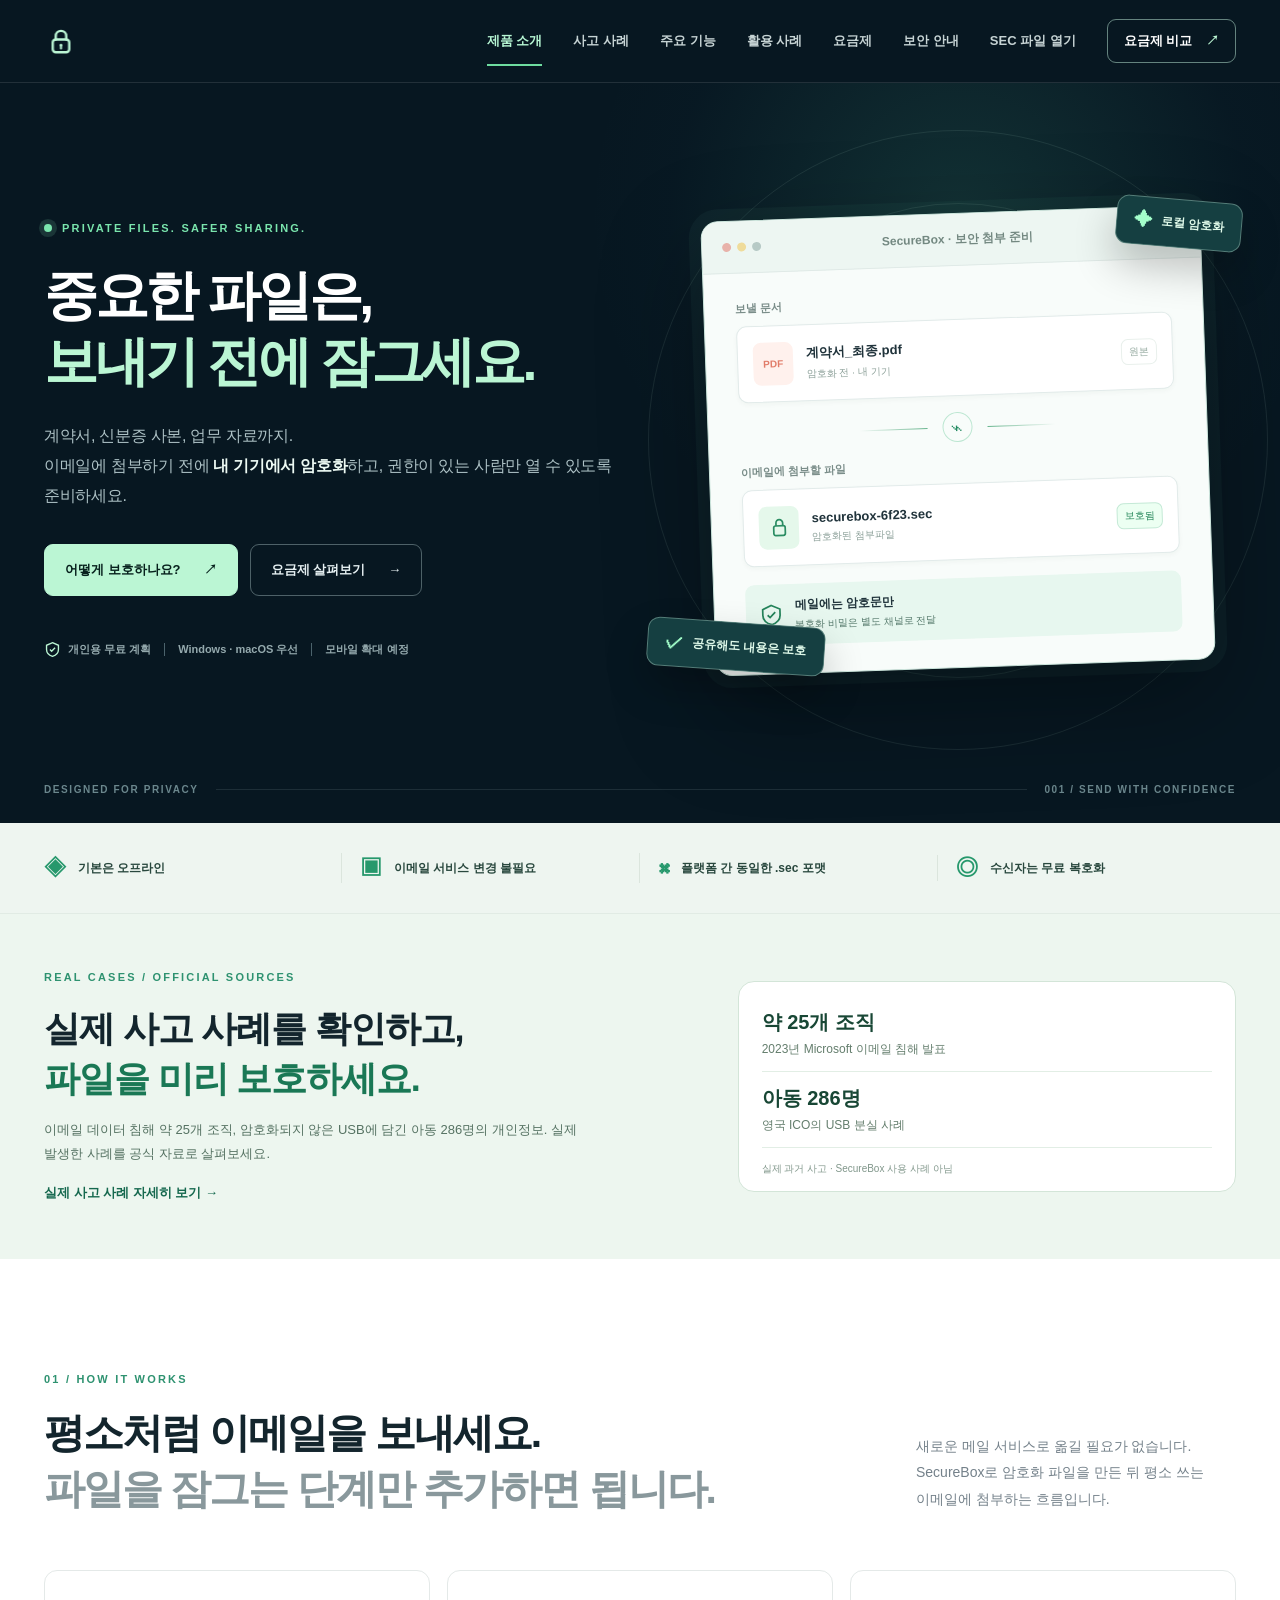
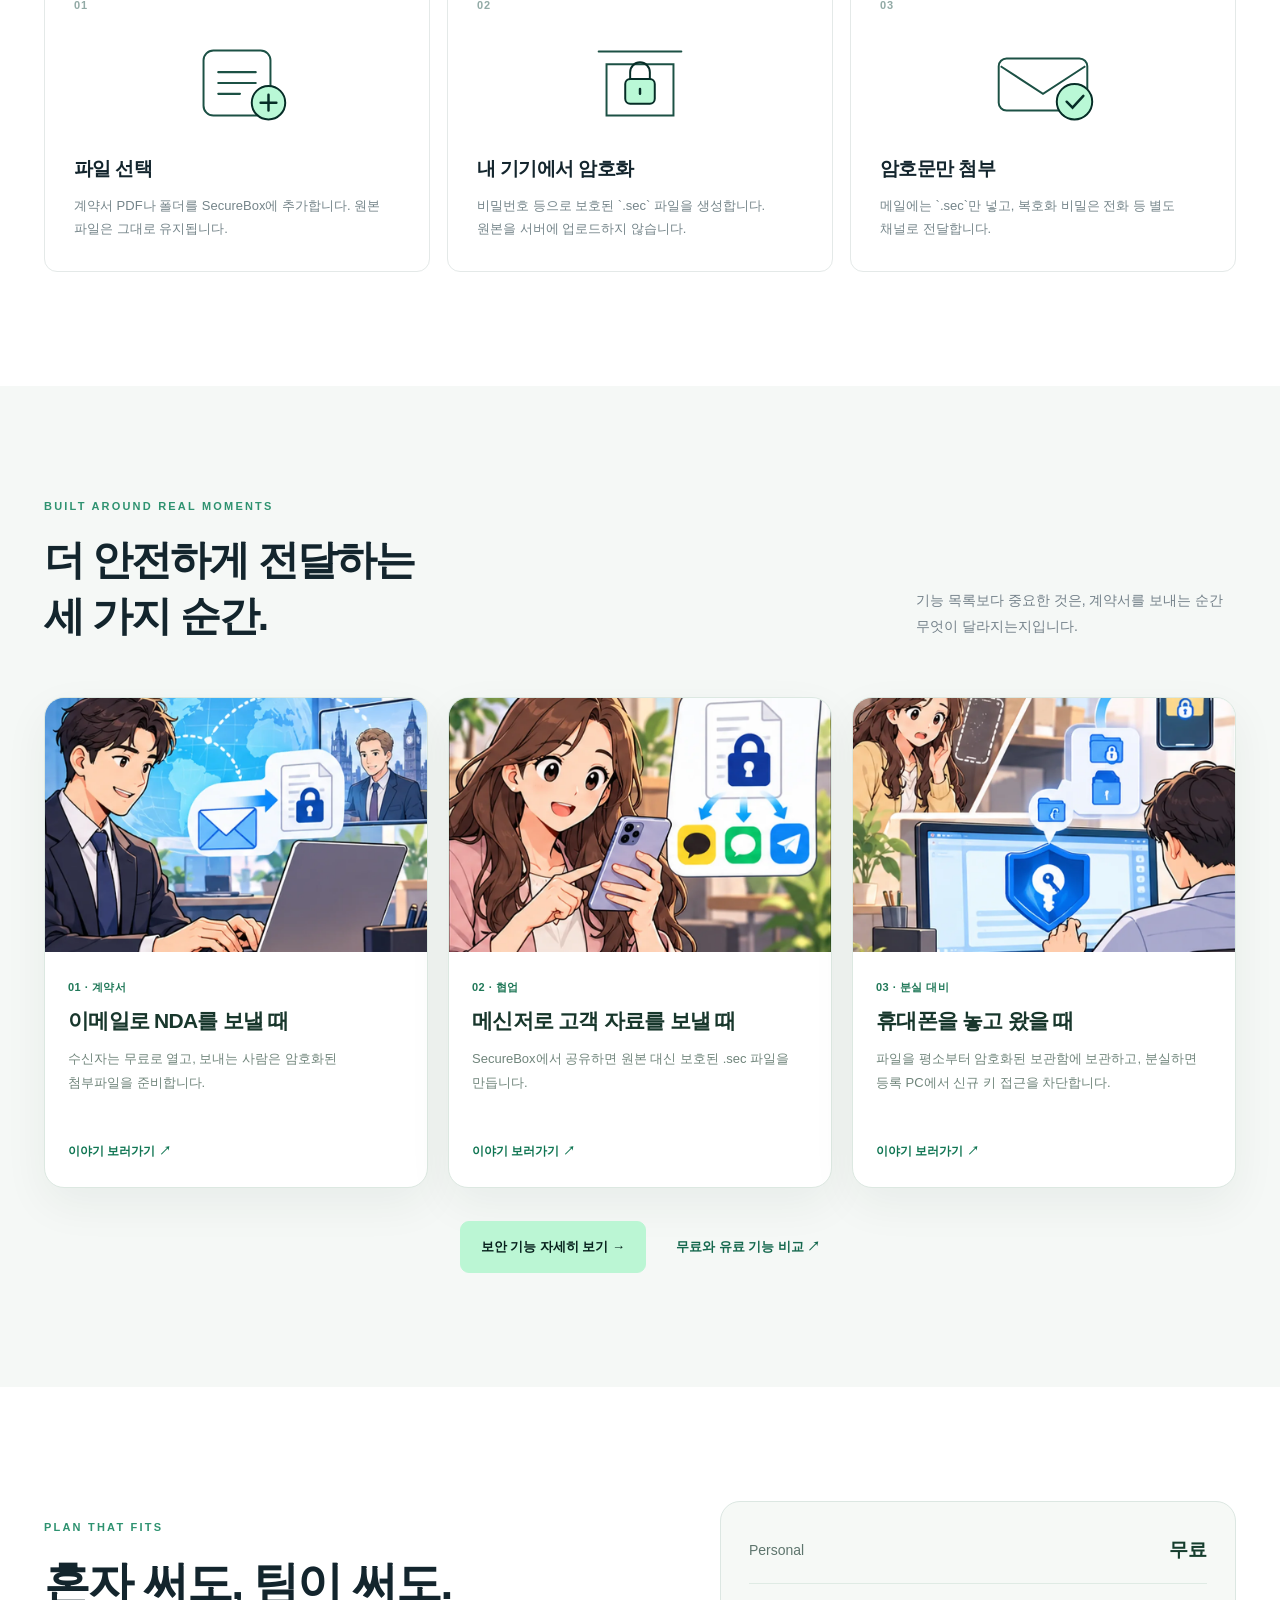
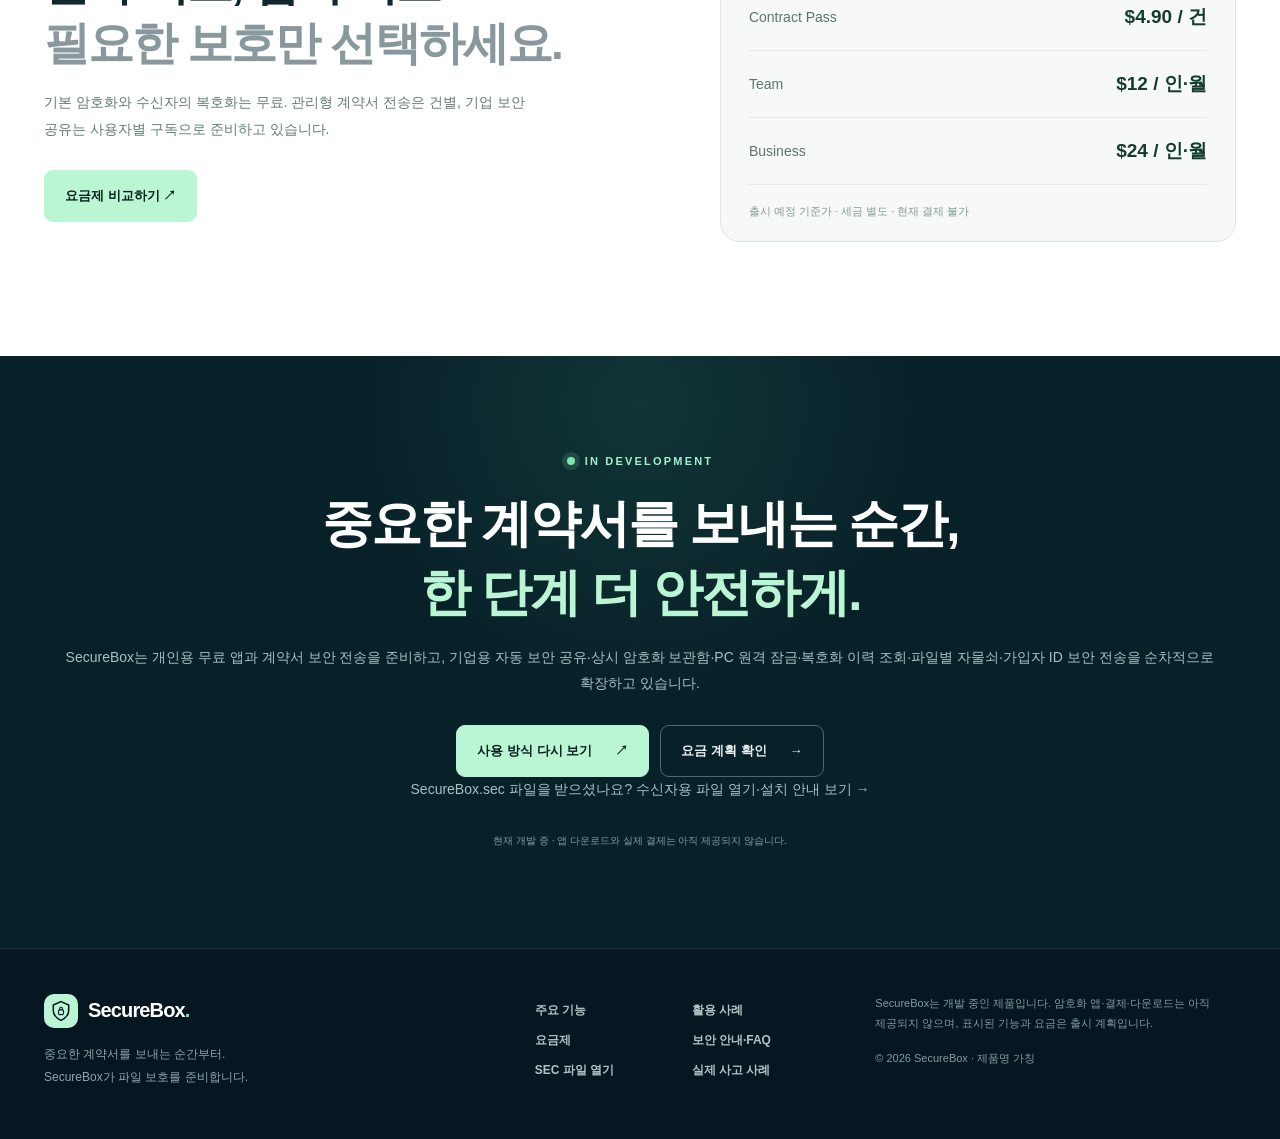
==== commit 2781bccc: "브랜드 중복 표시 개선 CSS 캐시 버전 갱신" ====
--- a/index.html
+++ b/index.html
@@ -1,5 +1,5 @@
 <!DOCTYPE html>
-<html lang="ko"><head><meta charset="utf-8"/><meta content="width=device-width, initial-scale=1" name="viewport"/><meta content="#071721" name="theme-color"/><meta content="계약서와 개인정보 파일을 이메일·메신저·USB로 보낼 때 암호화하는 SecureBox. 개인 무료, 기업 보안 공유는 유료로 준비 중입니다." name="description"/><meta content="index, follow" name="robots"/><meta content="strict-origin-when-cross-origin" name="referrer"/><meta content="default-src 'none'; script-src 'self'; style-src 'self'; img-src 'self' data:; font-src 'self'; connect-src 'none'; form-action 'none'; object-src 'none'; base-uri 'self'; frame-ancestors 'none'; upgrade-insecure-requests" http-equiv="Content-Security-Policy"/><title>계약서·중요 파일 보안 전송 | SecureBox</title><link href="./favicon.ico?v=20261029-audit1" rel="icon" type="image/x-icon"/><link href="./favicon.svg?v=20261029-audit1" rel="icon" type="image/svg+xml" sizes="any"/><link href="./styles.css?v=20261030-logo2" rel="stylesheet"/><script defer="" src="./script.js?v=20261030-logo2"></script></head><body><a class="skip-link" href="#main">본문 바로가기</a><div class="page-shell"><header class="site-header" id="top"><div class="nav-wrap container"><a aria-label="SecureBox 홈" class="brand brand-header" href="./index.html"><span aria-hidden="true" class="brand-mark brand-animated brand-final-lock"><span class="brand-glow"></span><svg class="brand-logo-svg" fill="none" viewBox="0 0 40 40"><path class="brand-shield" d="M20 3L34 9V19C34 27.7 28.3 33 20 37C11.7 33 6 27.7 6 19V9L20 3Z" stroke="currentColor" stroke-width="2.8"></path><rect class="brand-lock-body" height="8.5" rx="2" stroke="currentColor" stroke-width="2" width="9" x="15.5" y="18"></rect><path class="brand-open-shackle" d="M17.5 18V15.9C17.5 13.9 18.7 12.7 20.5 12.7C21.7 12.7 22.7 13.2 23.4 14.1" stroke="currentColor" stroke-linecap="round" stroke-width="2"></path><path class="brand-closed-shackle" d="M17.5 18V15.8A2.5 2.5 0 0 1 22.5 15.8V18" stroke="currentColor" stroke-linecap="round" stroke-width="2"></path><g class="brand-square-lock-glyph"><rect height="14" rx="3" fill="currentColor" width="18" x="11" y="19"></rect><path d="M14 19V14.5A6 6 0 0 1 26 14.5V19" fill="none" stroke="currentColor" stroke-linecap="round" stroke-width="3"></path><circle cx="20" cy="25" fill="var(--mint)" r="1.5"></circle></g><g class="brand-final-lock-glyph"><rect height="17" rx="4" stroke="currentColor" stroke-width="3.2" width="22" x="9" y="18"></rect><path d="M13 18V13.5A7 7 0 0 1 27 13.5V18" stroke="currentColor" stroke-linecap="round" stroke-width="3.2"></path><circle cx="20" cy="25.5" fill="currentColor" r="1.8"></circle><path d="M20 27.2V30" stroke="currentColor" stroke-linecap="round" stroke-width="2.8"></path></g></svg></span><span aria-hidden="true" class="brand-text-stage"><span class="brand-text brand-full-name">SecureBox<span class="brand-dot">.</span></span><span class="brand-text brand-sec-name"><span>SecBox</span><span class="brand-ext">.sec</span></span></span><span class="sr-only">SecureBox</span></a><button aria-controls="nav-links" aria-expanded="false" aria-label="메뉴 열기" class="menu-toggle" type="button"><span></span><span></span><span></span></button><nav aria-label="주 메뉴" class="nav-links" id="nav-links"><a aria-current="page" href="./index.html">제품 소개</a><a href="./incidents.html">사고 사례</a><a href="./features.html">주요 기능</a><a href="./stories.html">활용 사례</a><a href="./pricing.html">요금제</a><a href="./security.html">보안 안내</a><a href="./open-sec.html">SEC 파일 열기</a><a class="nav-cta" href="./pricing.html">요금제 비교 <span aria-hidden="true">↗</span></a></nav></div></header><main id="main"><section aria-labelledby="hero-heading" class="hero section-dark">
+<html lang="ko"><head><meta charset="utf-8"/><meta content="width=device-width, initial-scale=1" name="viewport"/><meta content="#071721" name="theme-color"/><meta content="계약서와 개인정보 파일을 이메일·메신저·USB로 보낼 때 암호화하는 SecureBox. 개인 무료, 기업 보안 공유는 유료로 준비 중입니다." name="description"/><meta content="index, follow" name="robots"/><meta content="strict-origin-when-cross-origin" name="referrer"/><meta content="default-src 'none'; script-src 'self'; style-src 'self'; img-src 'self' data:; font-src 'self'; connect-src 'none'; form-action 'none'; object-src 'none'; base-uri 'self'; frame-ancestors 'none'; upgrade-insecure-requests" http-equiv="Content-Security-Policy"/><title>계약서·중요 파일 보안 전송 | SecureBox</title><link href="./favicon.ico?v=20261029-audit1" rel="icon" type="image/x-icon"/><link href="./favicon.svg?v=20261029-audit1" rel="icon" type="image/svg+xml" sizes="any"/><link href="./styles.css?v=20261030-logo4" rel="stylesheet"/><script defer="" src="./script.js?v=20261030-logo4"></script></head><body><a class="skip-link" href="#main">본문 바로가기</a><div class="page-shell"><header class="site-header" id="top"><div class="nav-wrap container"><a aria-label="SecureBox 홈" class="brand brand-header" href="./index.html"><span aria-hidden="true" class="brand-mark brand-animated brand-final-lock"><span class="brand-glow"></span><svg class="brand-logo-svg" fill="none" viewBox="0 0 40 40"><path class="brand-shield" d="M20 3L34 9V19C34 27.7 28.3 33 20 37C11.7 33 6 27.7 6 19V9L20 3Z" stroke="currentColor" stroke-width="2.8"></path><rect class="brand-lock-body" height="8.5" rx="2" stroke="currentColor" stroke-width="2" width="9" x="15.5" y="18"></rect><path class="brand-open-shackle" d="M17.5 18V15.9C17.5 13.9 18.7 12.7 20.5 12.7C21.7 12.7 22.7 13.2 23.4 14.1" stroke="currentColor" stroke-linecap="round" stroke-width="2"></path><path class="brand-closed-shackle" d="M17.5 18V15.8A2.5 2.5 0 0 1 22.5 15.8V18" stroke="currentColor" stroke-linecap="round" stroke-width="2"></path><g class="brand-square-lock-glyph"><rect height="14" rx="3" fill="currentColor" width="18" x="11" y="19"></rect><path d="M14 19V14.5A6 6 0 0 1 26 14.5V19" fill="none" stroke="currentColor" stroke-linecap="round" stroke-width="3"></path><circle cx="20" cy="25" fill="var(--mint)" r="1.5"></circle></g><g class="brand-final-lock-glyph"><rect height="17" rx="4" stroke="currentColor" stroke-width="3.2" width="22" x="9" y="18"></rect><path d="M13 18V13.5A7 7 0 0 1 27 13.5V18" stroke="currentColor" stroke-linecap="round" stroke-width="3.2"></path><circle cx="20" cy="25.5" fill="currentColor" r="1.8"></circle><path d="M20 27.2V30" stroke="currentColor" stroke-linecap="round" stroke-width="2.8"></path></g></svg></span><span aria-hidden="true" class="brand-text-stage"><span class="brand-text brand-full-name">SecureBox<span class="brand-dot">.</span></span><span class="brand-text brand-sec-name"><span>SecBox</span><span class="brand-ext">.sec</span></span></span><span class="sr-only">SecureBox</span></a><button aria-controls="nav-links" aria-expanded="false" aria-label="메뉴 열기" class="menu-toggle" type="button"><span></span><span></span><span></span></button><nav aria-label="주 메뉴" class="nav-links" id="nav-links"><a aria-current="page" href="./index.html">제품 소개</a><a href="./incidents.html">사고 사례</a><a href="./features.html">주요 기능</a><a href="./stories.html">활용 사례</a><a href="./pricing.html">요금제</a><a href="./security.html">보안 안내</a><a href="./open-sec.html">SEC 파일 열기</a><a class="nav-cta" href="./pricing.html">요금제 비교 <span aria-hidden="true">↗</span></a></nav></div></header><main id="main"><section aria-labelledby="hero-heading" class="hero section-dark">
 <div aria-hidden="true" class="hero-glow"></div>
 <div class="hero-grid container">
 <div class="hero-content">
--- a/styles.css
+++ b/styles.css
@@ -262,8 +262,8 @@
 .brand-full-name{opacity:1;animation:brandFullNameClean var(--brand-duration) linear 1 both}
 .brand-sec-name{opacity:0;animation:brandSecNameClean var(--brand-duration) linear 1 both}
 .brand-ext{color:var(--mintdeep)}
-@keyframes brandFullNameClean{0%,20%{opacity:1;transform:translateY(-50%) scaleX(1);transform-origin:left center}30%,100%{opacity:0;transform:translateY(-50%) translateX(-5px) scaleX(.78);transform-origin:left center}}
-@keyframes brandSecNameClean{0%,29%{opacity:0;transform:translateY(-50%) translateX(8px)}36%,59%{opacity:1;transform:translateY(-50%) translateX(0)}64%,100%{opacity:0;transform:translateY(-50%) translateX(-5px)}}
+@keyframes brandFullNameClean{0%,24%{opacity:1;transform:translateY(-50%) scaleX(1);transform-origin:left center}27%,100%{opacity:0;transform:translateY(-50%) translateX(-5px) scaleX(.78);transform-origin:left center}}
+@keyframes brandSecNameClean{0%,30%{opacity:0;transform:translateY(-50%) translateX(8px)}34%,57%{opacity:1;transform:translateY(-50%) translateX(0)}60%,100%{opacity:0;transform:translateY(-50%) translateX(-5px)}}
 @keyframes brandGlowClean{0%,66%{opacity:0;transform:translate(-50%,-50%) scale(.25)}70%{opacity:.72;transform:translate(-50%,-50%) scale(7)}76%,100%{opacity:0;transform:translate(-50%,-50%) scale(11)}}
 @keyframes brandOpenShackleClean{0%,58%{opacity:1;transform:translateY(-1px) rotate(-13deg);transform-origin:85% 100%}64%,100%{opacity:0;transform:translateY(1px) rotate(-18deg);transform-origin:85% 100%}}
 @keyframes brandLockBodyClean{0%,66%{opacity:1;transform:scale(1)}70%,100%{opacity:0;transform:scale(.9)}}
@@ -288,3 +288,6 @@
 .brand-header.is-brand-final .brand-logo-svg{display:block!important;width:30px!important;height:30px!important}
 .brand-header.is-brand-final .brand-final-lock-glyph{display:block!important;opacity:1!important;visibility:visible!important}
 .brand-header.is-brand-final .sr-only{position:absolute!important}
+
+/* 접근성용 브랜드 라벨은 시각적으로 숨겨 중복 표시를 방지한다. */
+.sr-only{position:absolute!important;width:1px!important;height:1px!important;padding:0!important;margin:-1px!important;overflow:hidden!important;clip:rect(0,0,0,0)!important;clip-path:inset(50%)!important;white-space:nowrap!important;border:0!important}
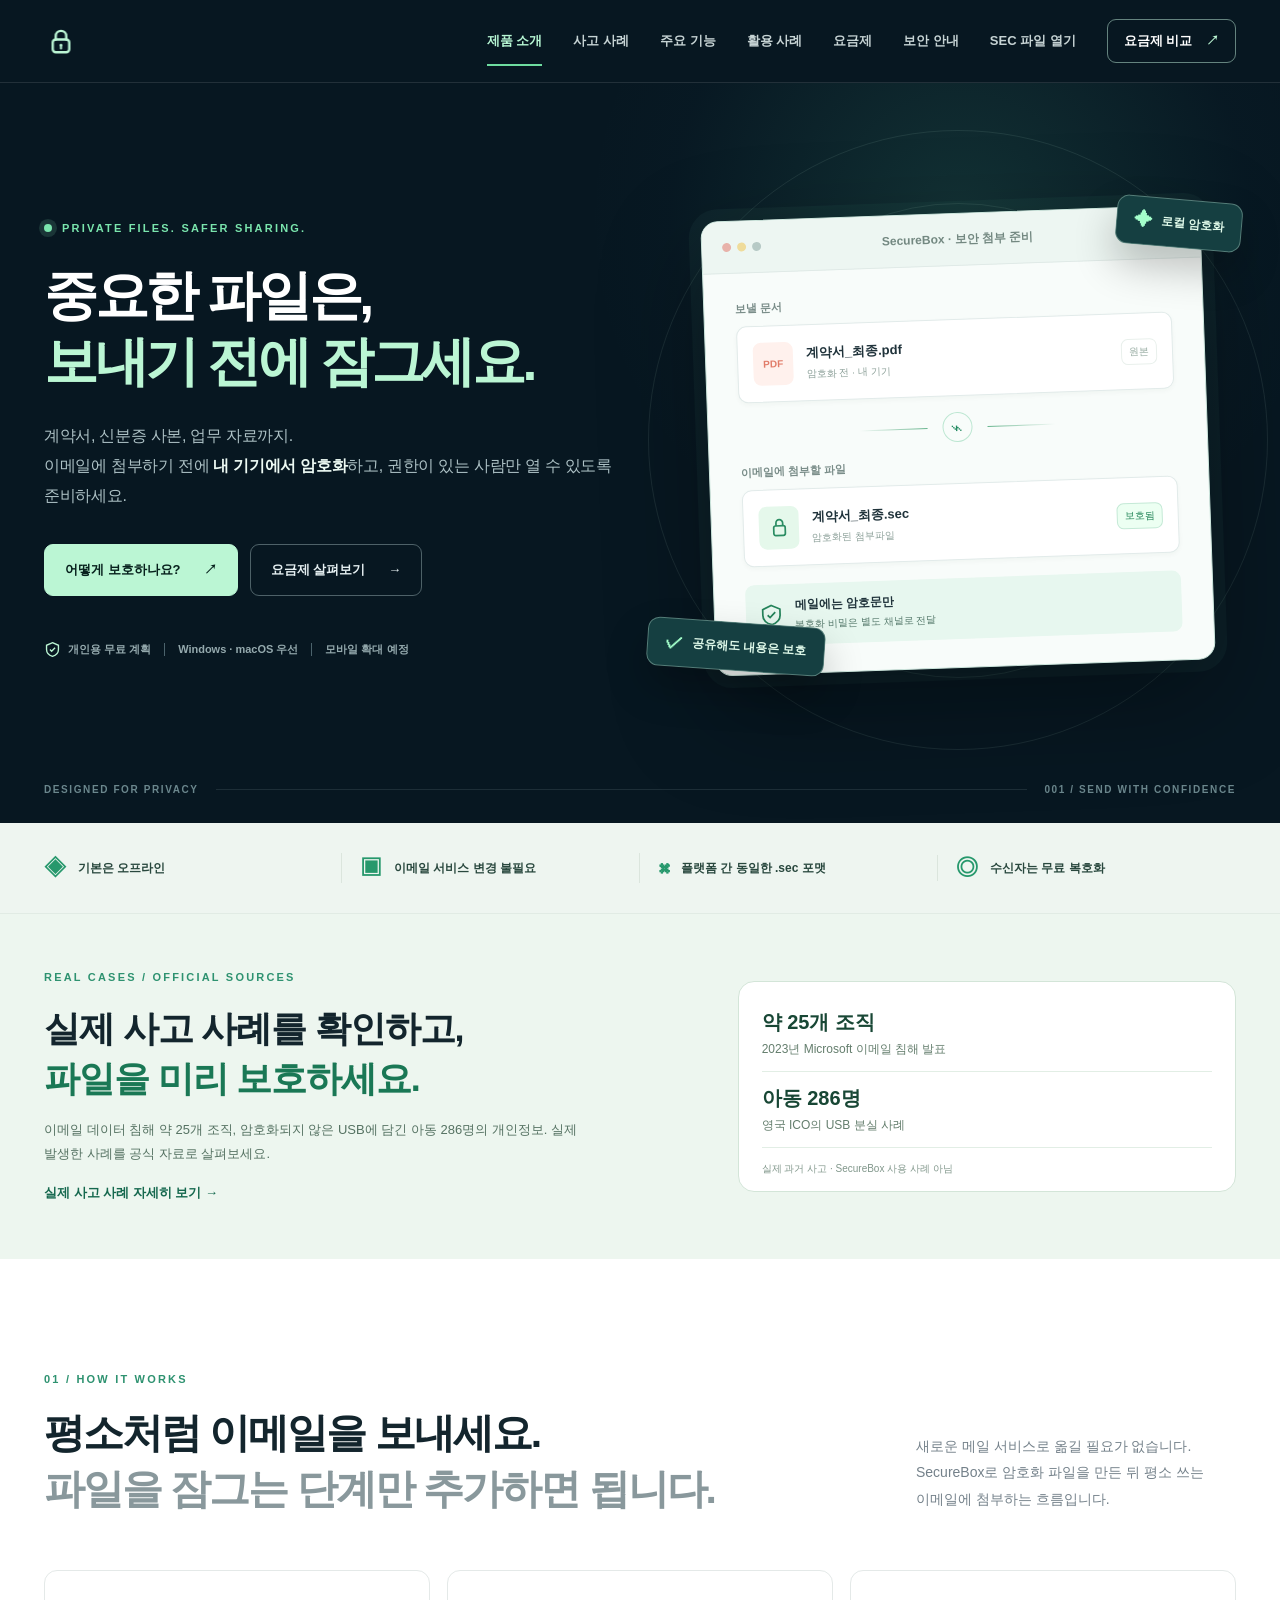
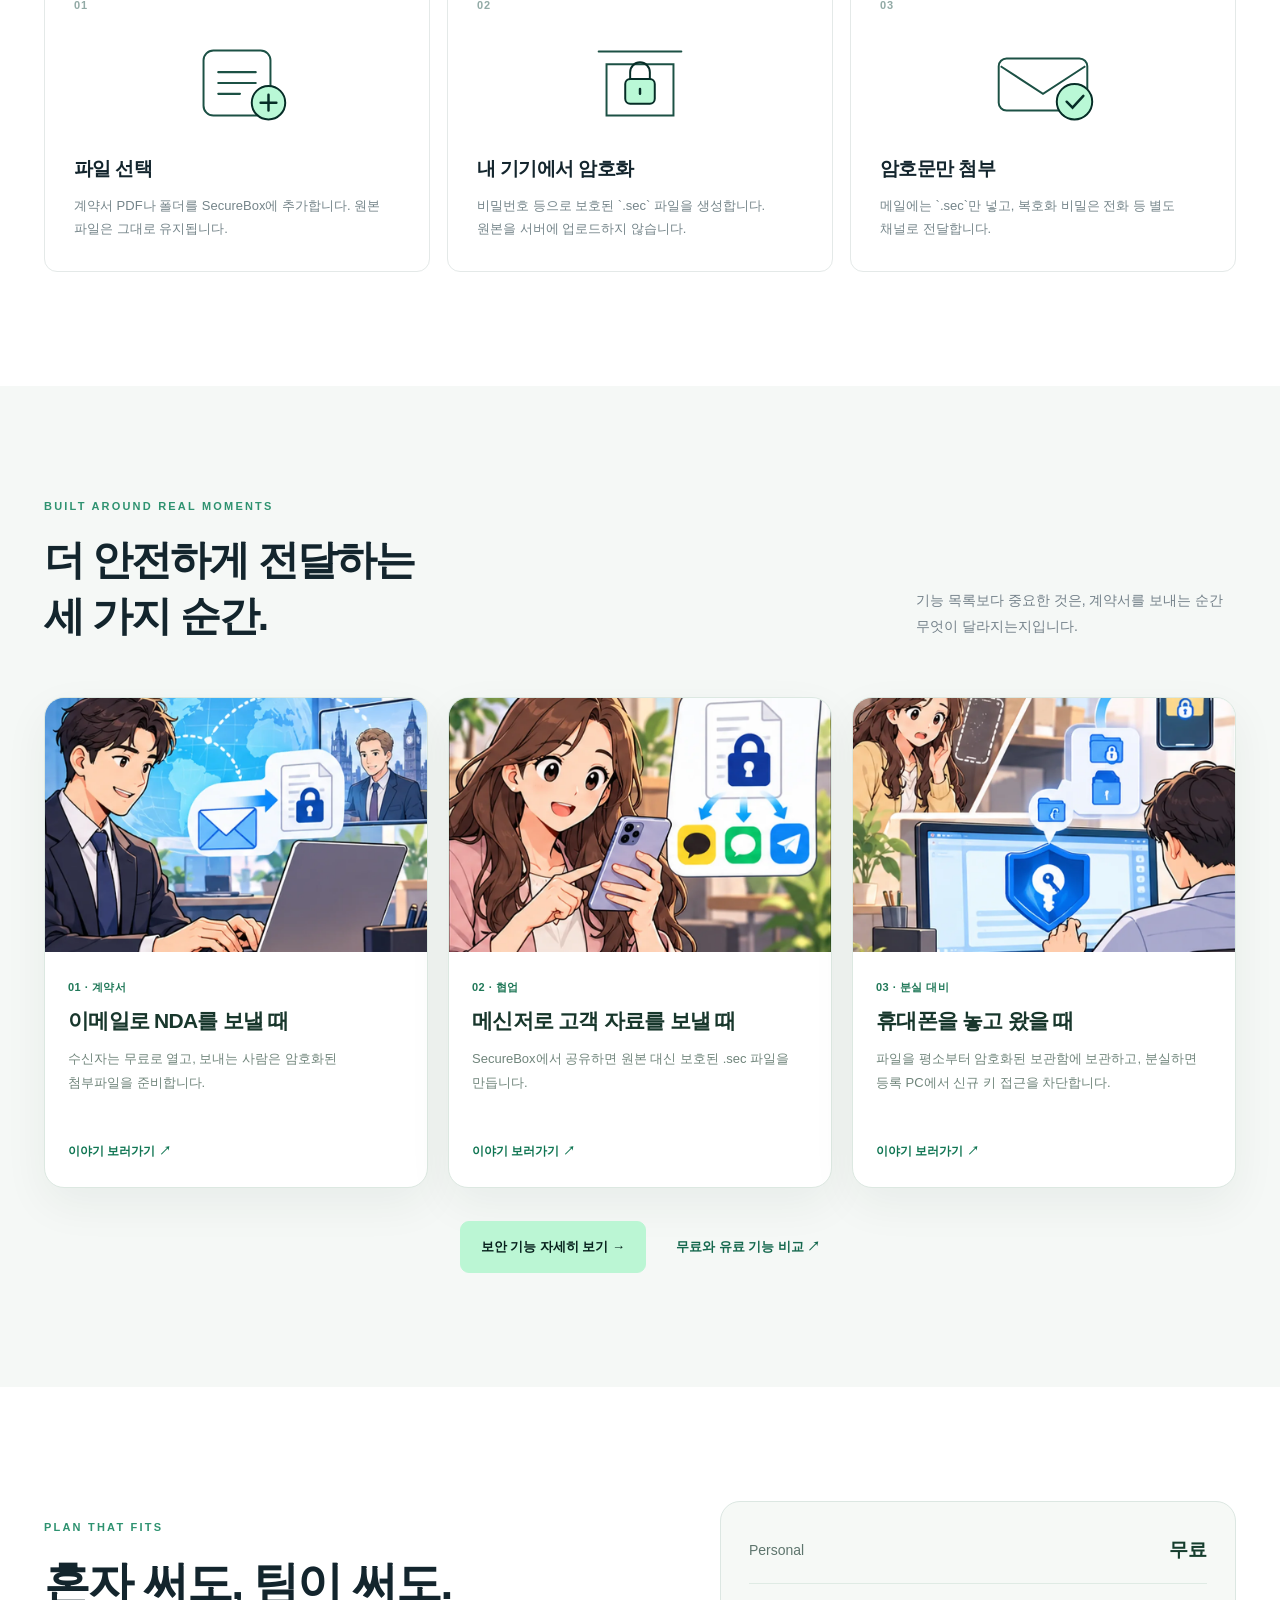
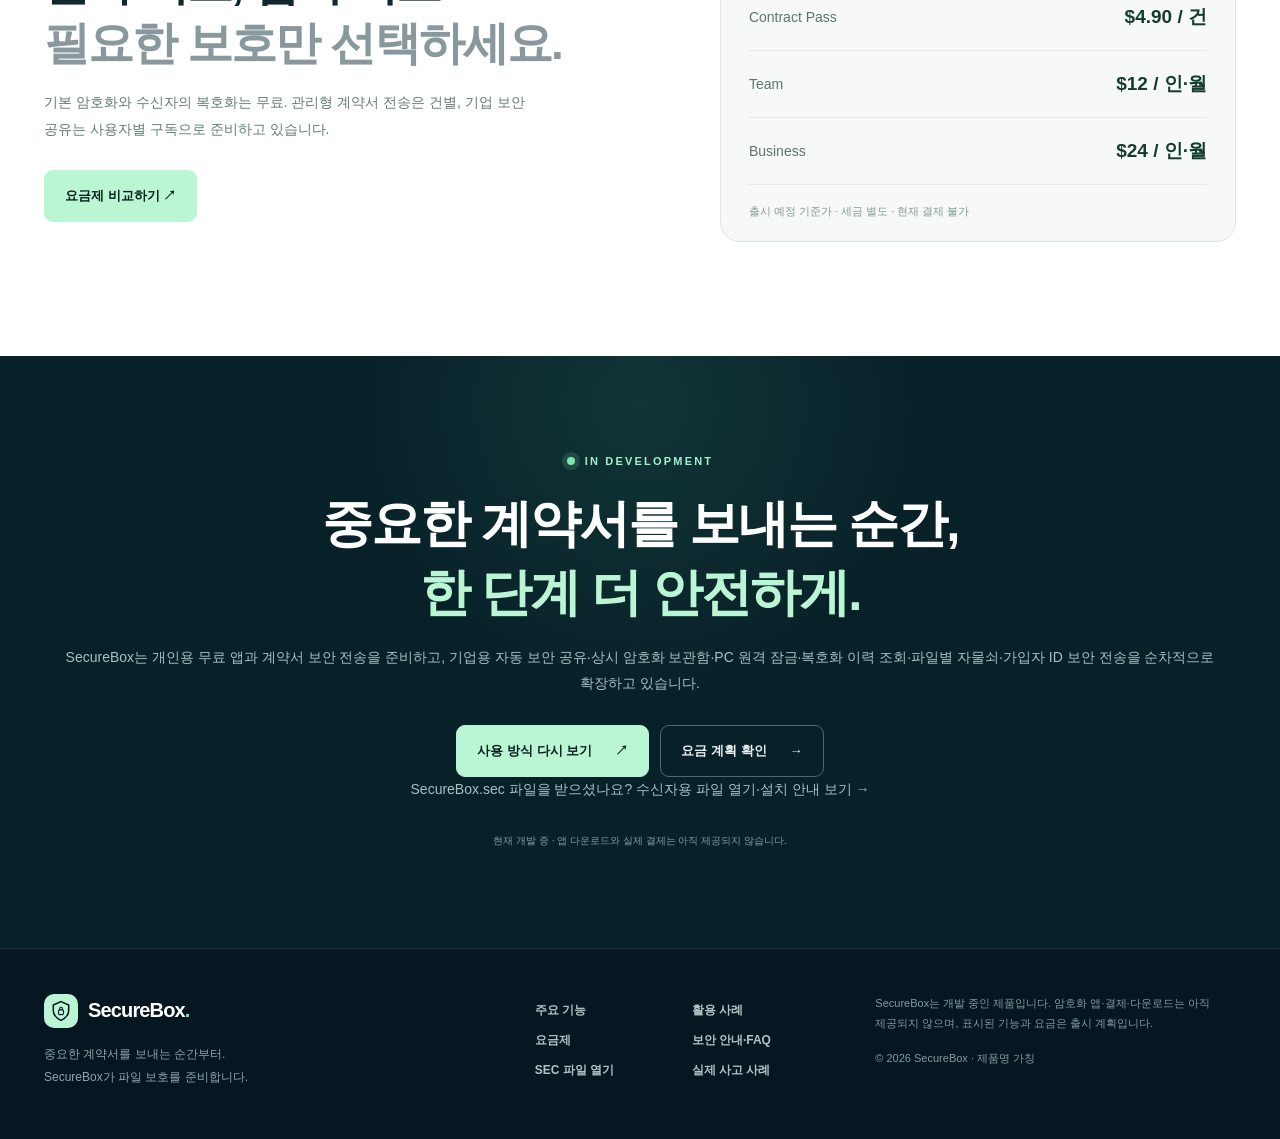
==== commit 747b5579: "암호화 결과 파일명을 원본 계약서 이름과 일치시켜 전달 예시 개선" ====
--- a/index.html
+++ b/index.html
@@ -1,5 +1,5 @@
 <!DOCTYPE html>
-<html lang="ko"><head><meta charset="utf-8"/><meta content="width=device-width, initial-scale=1" name="viewport"/><meta content="#071721" name="theme-color"/><meta content="계약서와 개인정보 파일을 이메일·메신저·USB로 보낼 때 암호화하는 SecureBox. 개인 무료, 기업 보안 공유는 유료로 준비 중입니다." name="description"/><meta content="index, follow" name="robots"/><meta content="strict-origin-when-cross-origin" name="referrer"/><meta content="default-src 'none'; script-src 'self'; style-src 'self'; img-src 'self' data:; font-src 'self'; connect-src 'none'; form-action 'none'; object-src 'none'; base-uri 'self'; frame-ancestors 'none'; upgrade-insecure-requests" http-equiv="Content-Security-Policy"/><title>계약서·중요 파일 보안 전송 | SecureBox</title><link href="./favicon.ico?v=20261029-audit1" rel="icon" type="image/x-icon"/><link href="./favicon.svg?v=20261029-audit1" rel="icon" type="image/svg+xml" sizes="any"/><link href="./styles.css?v=20261030-logo4" rel="stylesheet"/><script defer="" src="./script.js?v=20261030-logo4"></script></head><body><a class="skip-link" href="#main">본문 바로가기</a><div class="page-shell"><header class="site-header" id="top"><div class="nav-wrap container"><a aria-label="SecureBox 홈" class="brand brand-header" href="./index.html"><span aria-hidden="true" class="brand-mark brand-animated brand-final-lock"><span class="brand-glow"></span><svg class="brand-logo-svg" fill="none" viewBox="0 0 40 40"><path class="brand-shield" d="M20 3L34 9V19C34 27.7 28.3 33 20 37C11.7 33 6 27.7 6 19V9L20 3Z" stroke="currentColor" stroke-width="2.8"></path><rect class="brand-lock-body" height="8.5" rx="2" stroke="currentColor" stroke-width="2" width="9" x="15.5" y="18"></rect><path class="brand-open-shackle" d="M17.5 18V15.9C17.5 13.9 18.7 12.7 20.5 12.7C21.7 12.7 22.7 13.2 23.4 14.1" stroke="currentColor" stroke-linecap="round" stroke-width="2"></path><path class="brand-closed-shackle" d="M17.5 18V15.8A2.5 2.5 0 0 1 22.5 15.8V18" stroke="currentColor" stroke-linecap="round" stroke-width="2"></path><g class="brand-square-lock-glyph"><rect height="14" rx="3" fill="currentColor" width="18" x="11" y="19"></rect><path d="M14 19V14.5A6 6 0 0 1 26 14.5V19" fill="none" stroke="currentColor" stroke-linecap="round" stroke-width="3"></path><circle cx="20" cy="25" fill="var(--mint)" r="1.5"></circle></g><g class="brand-final-lock-glyph"><rect height="17" rx="4" stroke="currentColor" stroke-width="3.2" width="22" x="9" y="18"></rect><path d="M13 18V13.5A7 7 0 0 1 27 13.5V18" stroke="currentColor" stroke-linecap="round" stroke-width="3.2"></path><circle cx="20" cy="25.5" fill="currentColor" r="1.8"></circle><path d="M20 27.2V30" stroke="currentColor" stroke-linecap="round" stroke-width="2.8"></path></g></svg></span><span aria-hidden="true" class="brand-text-stage"><span class="brand-text brand-full-name">SecureBox<span class="brand-dot">.</span></span><span class="brand-text brand-sec-name"><span>SecBox</span><span class="brand-ext">.sec</span></span></span><span class="sr-only">SecureBox</span></a><button aria-controls="nav-links" aria-expanded="false" aria-label="메뉴 열기" class="menu-toggle" type="button"><span></span><span></span><span></span></button><nav aria-label="주 메뉴" class="nav-links" id="nav-links"><a aria-current="page" href="./index.html">제품 소개</a><a href="./incidents.html">사고 사례</a><a href="./features.html">주요 기능</a><a href="./stories.html">활용 사례</a><a href="./pricing.html">요금제</a><a href="./security.html">보안 안내</a><a href="./open-sec.html">SEC 파일 열기</a><a class="nav-cta" href="./pricing.html">요금제 비교 <span aria-hidden="true">↗</span></a></nav></div></header><main id="main"><section aria-labelledby="hero-heading" class="hero section-dark">
+<html lang="ko"><head><meta charset="utf-8"/><meta content="width=device-width, initial-scale=1" name="viewport"/><meta content="#071721" name="theme-color"/><meta content="계약서와 개인정보 파일을 이메일·메신저·USB로 보낼 때 암호화하는 SecureBox. 개인 무료, 기업 보안 공유는 유료로 준비 중입니다." name="description"/><meta content="index, follow" name="robots"/><meta content="strict-origin-when-cross-origin" name="referrer"/><meta content="default-src 'none'; script-src 'self'; style-src 'self'; img-src 'self' data:; font-src 'self'; connect-src 'none'; form-action 'none'; object-src 'none'; base-uri 'self'; frame-ancestors 'none'; upgrade-insecure-requests" http-equiv="Content-Security-Policy"/><title>계약서·중요 파일 보안 전송 | SecureBox</title><link href="./favicon.ico?v=20261029-audit1" rel="icon" type="image/x-icon"/><link href="./favicon.svg?v=20261029-audit1" rel="icon" type="image/svg+xml" sizes="any"/><link href="./styles.css?v=20261030-logo5" rel="stylesheet"/><script defer="" src="./script.js?v=20261030-logo5"></script></head><body><a class="skip-link" href="#main">본문 바로가기</a><div class="page-shell"><header class="site-header" id="top"><div class="nav-wrap container"><a aria-label="SecureBox 홈" class="brand brand-header" href="./index.html"><span aria-hidden="true" class="brand-mark brand-animated brand-final-lock"><span class="brand-glow"></span><svg class="brand-logo-svg" fill="none" viewBox="0 0 40 40"><path class="brand-shield" d="M20 3L34 9V19C34 27.7 28.3 33 20 37C11.7 33 6 27.7 6 19V9L20 3Z" stroke="currentColor" stroke-width="2.8"></path><rect class="brand-lock-body" height="8.5" rx="2" stroke="currentColor" stroke-width="2" width="9" x="15.5" y="18"></rect><path class="brand-open-shackle" d="M17.5 18V15.9C17.5 13.9 18.7 12.7 20.5 12.7C21.7 12.7 22.7 13.2 23.4 14.1" stroke="currentColor" stroke-linecap="round" stroke-width="2"></path><path class="brand-closed-shackle" d="M17.5 18V15.8A2.5 2.5 0 0 1 22.5 15.8V18" stroke="currentColor" stroke-linecap="round" stroke-width="2"></path><g class="brand-square-lock-glyph"><rect height="14" rx="3" fill="currentColor" width="18" x="11" y="19"></rect><path d="M14 19V14.5A6 6 0 0 1 26 14.5V19" fill="none" stroke="currentColor" stroke-linecap="round" stroke-width="3"></path><circle cx="20" cy="25" fill="var(--mint)" r="1.5"></circle></g><g class="brand-final-lock-glyph"><rect height="17" rx="4" stroke="currentColor" stroke-width="3.2" width="22" x="9" y="18"></rect><path d="M13 18V13.5A7 7 0 0 1 27 13.5V18" stroke="currentColor" stroke-linecap="round" stroke-width="3.2"></path><circle cx="20" cy="25.5" fill="currentColor" r="1.8"></circle><path d="M20 27.2V30" stroke="currentColor" stroke-linecap="round" stroke-width="2.8"></path></g></svg></span><span aria-hidden="true" class="brand-text-stage brand-morph"><span class="brand-kept">Sec</span><span class="brand-removed">ure</span><span class="brand-box">Box</span><span class="brand-original-dot">.</span><span class="brand-extension">.sec</span></span><span class="sr-only">SecureBox</span></a><button aria-controls="nav-links" aria-expanded="false" aria-label="메뉴 열기" class="menu-toggle" type="button"><span></span><span></span><span></span></button><nav aria-label="주 메뉴" class="nav-links" id="nav-links"><a aria-current="page" href="./index.html">제품 소개</a><a href="./incidents.html">사고 사례</a><a href="./features.html">주요 기능</a><a href="./stories.html">활용 사례</a><a href="./pricing.html">요금제</a><a href="./security.html">보안 안내</a><a href="./open-sec.html">SEC 파일 열기</a><a class="nav-cta" href="./pricing.html">요금제 비교 <span aria-hidden="true">↗</span></a></nav></div></header><main id="main"><section aria-labelledby="hero-heading" class="hero section-dark">
 <div aria-hidden="true" class="hero-glow"></div>
 <div class="hero-grid container">
 <div class="hero-content">
@@ -18,7 +18,7 @@
 <div class="file-card initial"><div class="file-icon pdf">PDF</div><div class="file-details"><strong>계약서_최종.pdf</strong><small>암호화 전 · 내 기기</small></div><span class="file-state">원본</span></div>
 <div class="encrypt-progress"><span class="progress-line"></span><span class="progress-lock">⌁</span><span class="progress-line"></span></div>
 <div class="window-label">이메일에 첨부할 파일</div>
-<div class="file-card protected"><div class="file-icon sec"><svg aria-hidden="true" fill="none" viewbox="0 0 24 24"><rect height="10" rx="2" stroke="currentColor" stroke-width="1.8" width="12" x="6" y="10"></rect><path d="M8.5 10V7A3.5 3.5 0 0 1 15.5 7V10" stroke="currentColor" stroke-width="1.8"></path></svg></div><div class="file-details"><strong>securebox-6f23.sec</strong><small>암호화된 첨부파일</small></div><span class="file-state state-safe">보호됨</span></div>
+<div class="file-card protected"><div class="file-icon sec"><svg aria-hidden="true" fill="none" viewbox="0 0 24 24"><rect height="10" rx="2" stroke="currentColor" stroke-width="1.8" width="12" x="6" y="10"></rect><path d="M8.5 10V7A3.5 3.5 0 0 1 15.5 7V10" stroke="currentColor" stroke-width="1.8"></path></svg></div><div class="file-details"><strong>계약서_최종.sec</strong><small>암호화된 첨부파일</small></div><span class="file-state state-safe">보호됨</span></div>
 <div class="secure-note"><svg aria-hidden="true" fill="none" viewbox="0 0 24 24"><path d="M12 2l9 4v6c0 5.7-4.1 8.5-9 10-4.9-1.5-9-4.3-9-10V6l9-4Z" stroke="currentColor" stroke-width="1.8"></path><path d="m8 12 2.5 2.5L16 9" stroke="currentColor" stroke-width="1.8"></path></svg><div><b>메일에는 암호문만</b><span>복호화 비밀은 별도 채널로 전달</span></div></div>
 </div>
 </div>
--- a/styles.css
+++ b/styles.css
@@ -246,7 +246,7 @@
 
 
 /* Animated SecureBox header brand: one state exits before the next enters. */
-.brand-header{position:relative;gap:10px;min-height:38px;--brand-duration:6.8s}
+.brand-header{position:relative;gap:10px;min-height:38px;--brand-duration:8.4s}
 .brand-animated{position:relative;flex:0 0 34px;overflow:visible;isolation:isolate;background:var(--mint);border-radius:10px;animation:brandMarkBackgroundClean var(--brand-duration) linear 1 both}
 .brand-logo-svg{position:relative;z-index:2;width:22px;height:22px}
 .brand-shield,.brand-open-shackle,.brand-lock-body,.brand-final-lock-glyph{transform-box:fill-box;transform-origin:center}
@@ -291,3 +291,45 @@
 
 /* 접근성용 브랜드 라벨은 시각적으로 숨겨 중복 표시를 방지한다. */
 .sr-only{position:absolute!important;width:1px!important;height:1px!important;padding:0!important;margin:-1px!important;overflow:hidden!important;clip:rect(0,0,0,0)!important;clip-path:inset(50%)!important;white-space:nowrap!important;border:0!important}
+
+/* 단일 텍스트에서 SecureBox. → SecBox → SecBox.sec로 변형:
+   'ure'가 접히고, 기존 마침표가 사라진 후 .sec 확장자가 서서히 드러난다.
+   이후 후광과 텍스트 퇴장, 닫힌 자물쇠로 암호화 완료를 표현한다. */
+.brand-header .brand-text-stage.brand-morph{
+  display:inline-flex;align-items:center;white-space:nowrap;
+  width:160px;height:28px;overflow:hidden;
+  animation:brandMorphExit var(--brand-duration) linear both;
+}
+.brand-morph .brand-kept,.brand-morph .brand-box{flex:none}
+.brand-morph .brand-removed{
+  flex:none;display:inline-block;overflow:hidden;white-space:nowrap;
+  max-width:3.4ch;opacity:1;
+  animation:brandRemoveLetters var(--brand-duration) ease-in-out both;
+}
+.brand-morph .brand-original-dot{
+  display:inline-block;overflow:hidden;max-width:1ch;
+  animation:brandOriginalDotExit var(--brand-duration) linear both;
+}
+.brand-morph .brand-extension{
+  display:inline-block;overflow:hidden;white-space:nowrap;
+  max-width:0;opacity:0;color:var(--mintdeep);
+  animation:brandExtensionReveal var(--brand-duration) ease-in-out both;
+}
+@keyframes brandRemoveLetters{
+  0%,18%{max-width:3.4ch;opacity:1}
+  35%,100%{max-width:0;opacity:0}
+}
+@keyframes brandOriginalDotExit{
+  0%,18%{max-width:1ch;opacity:1}
+  32%,100%{max-width:0;opacity:0}
+}
+@keyframes brandExtensionReveal{
+  0%,36%{max-width:0;opacity:0}
+  50%,61%{max-width:3.2ch;opacity:1}
+  71%,100%{max-width:3.2ch;opacity:1}
+}
+@keyframes brandMorphExit{
+  0%,61%{width:160px;opacity:1;transform:translateX(0)}
+  75%{width:160px;opacity:0;transform:translateX(-6px)}
+  82%,100%{width:0;opacity:0;transform:translateX(-6px)}
+}
